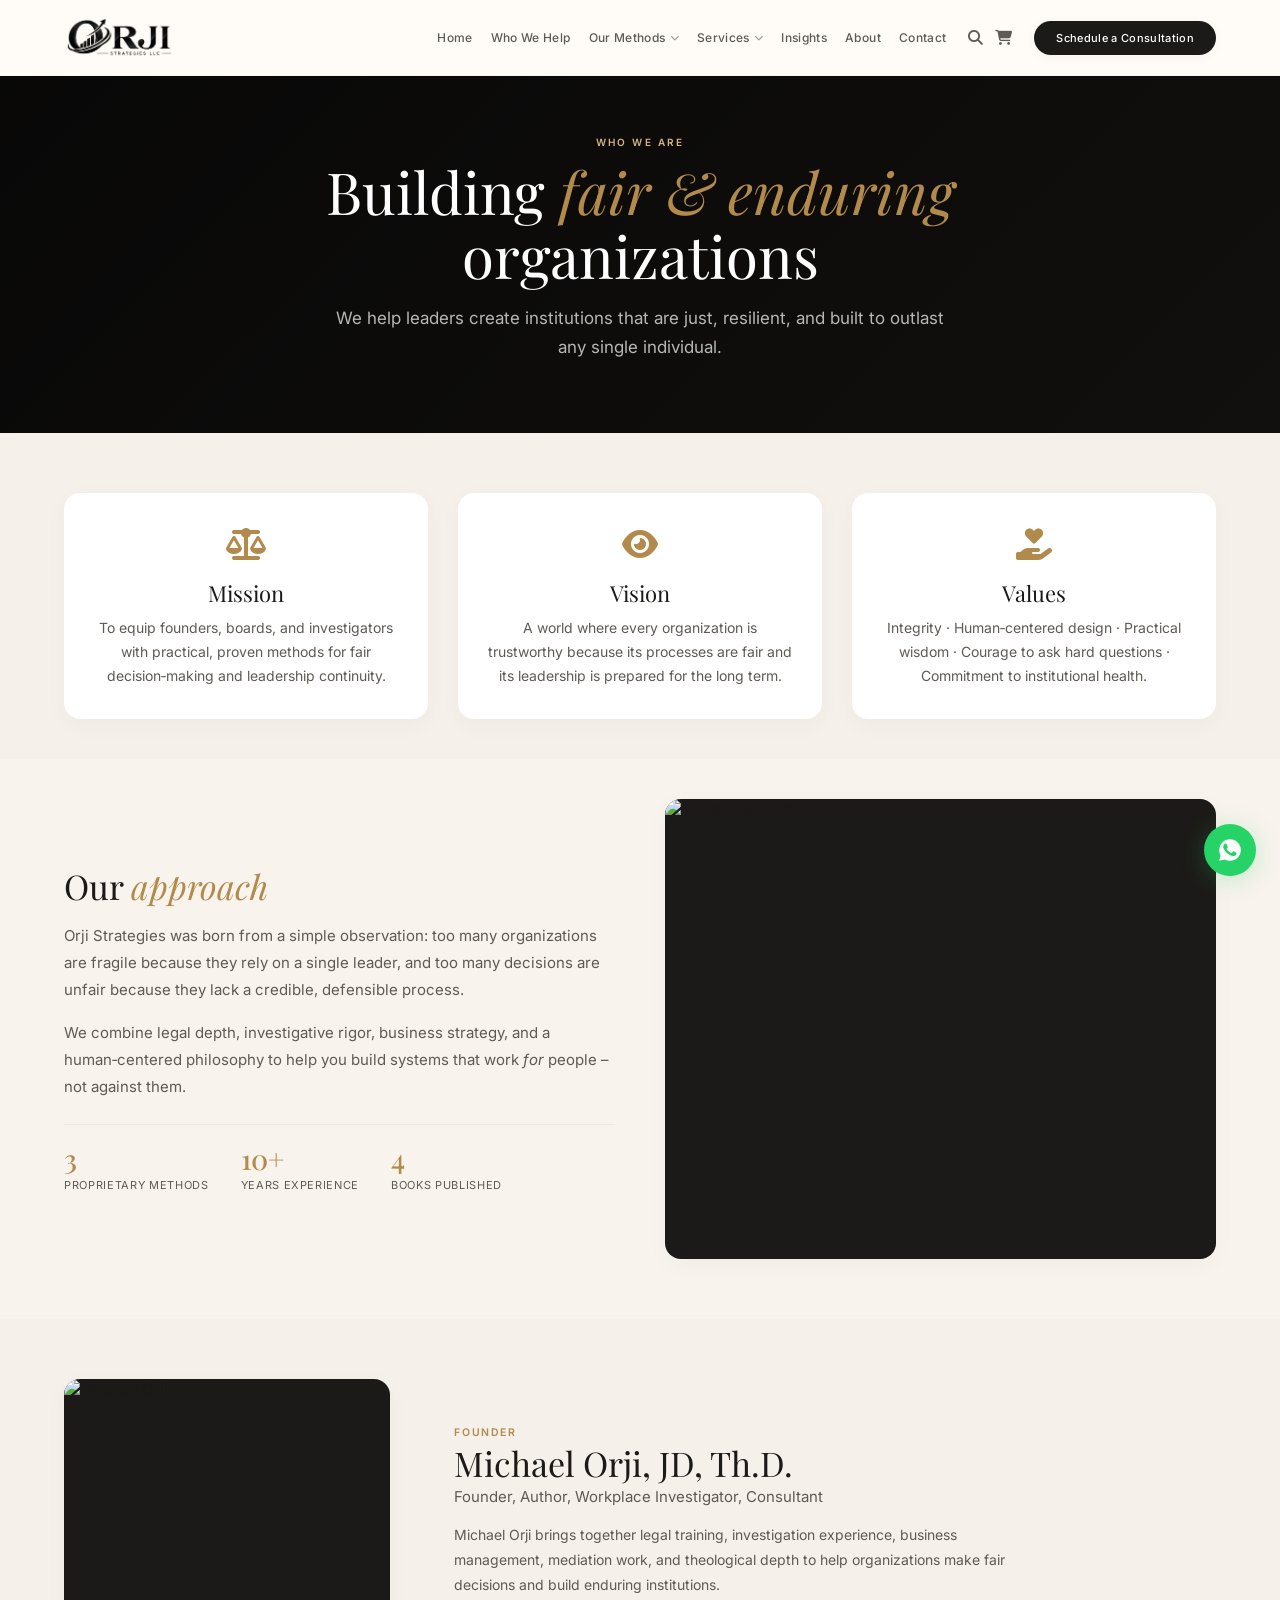
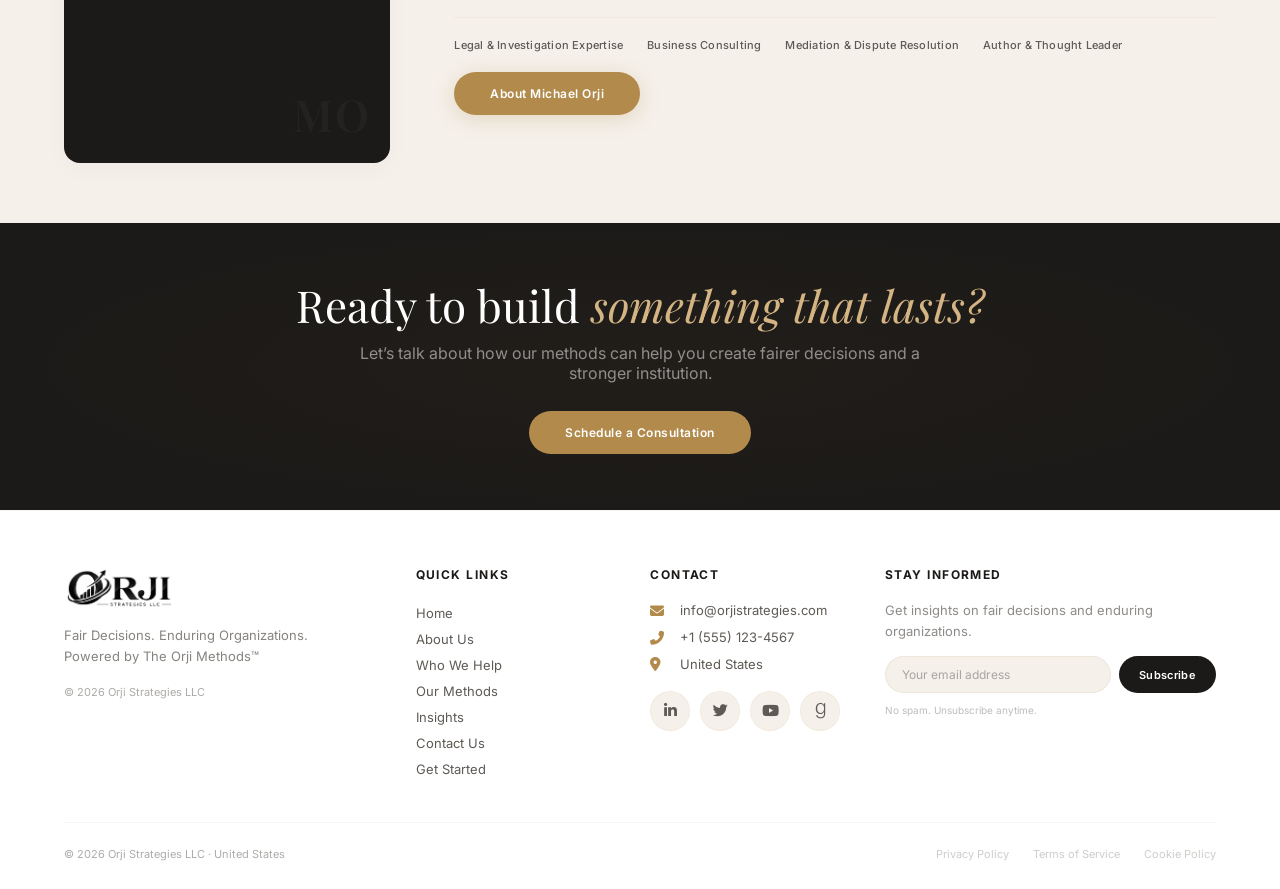
==== about-us.html @ 6036cb5f "Add files via upload" ====
<!DOCTYPE html>
<html lang="en">
<head>
  <meta charset="utf-8" />
  <meta name="viewport" content="width=device-width, initial-scale=1" />
  <title>About Us | Orji Strategies</title>

  <!-- Google Fonts & Font Awesome -->
  <link href="https://fonts.googleapis.com/css2?family=Playfair+Display:ital,wght@0,400;0,500;0,600;1,400;1,500&family=Inter:wght@300;400;500;600;700&display=swap" rel="stylesheet" />
  <link rel="stylesheet" href="https://cdnjs.cloudflare.com/ajax/libs/font-awesome/6.5.0/css/all.min.css" />

  <!-- ===== MAIN GLOBAL STYLES (your existing styles.css) ===== -->
  <link rel="stylesheet" href="css/styles.css" />

 </head>
<body>

  <!-- ===== NAV (exactly as homepage) ===== -->
  <nav class="topnav" id="topnav">
    <a class="brand" href="index.html">
      <img src="images/strata-logo.png" alt="Orji Strategies" />
    </a>
    <div class="desktop-nav">
      <a href="index.html">Home</a>
      <a href="who-we-help.html">Who We Help</a>
      <div class="drop">
        <a href="our-methods.html">Our Methods <i class="fas fa-chevron-down"></i></a>
        <div class="drop-menu">
          <a href="our-methods.html">The Small Room</a>
          <a href="our-methods.html">LegacyOS™</a>
          <a href="our-methods.html">HEARTH™</a>
          <a href="our-methods.html">Assessments</a>
          <a href="our-methods.html">Training &amp; Certification</a>
        </div>
      </div>
      <div class="drop">
        <a href="#">Services <i class="fas fa-chevron-down"></i></a>
        <div class="drop-menu">
          <a href="the-small-room-consulting-service.html">The Small Room Consulting</a>
          <a href="legacy-os-service.html">LegacyOS™ Consulting</a>
          <a href="training-and-workshop-service.html">Training &amp; Workshops</a>
          <a href="speaking-and-advisory.html">Speaking &amp; Advisory</a>
        </div>
      </div>
      <!-- <div class="drop">
        <a href="#">Books &amp; Resources <i class="fas fa-chevron-down"></i></a>
        <div class="drop-menu">
          <a href="#">Books</a>
          <a href="#">Workbooks</a>
          <a href="#">Toolkits</a>
          <a href="#">Assessments</a>
          <a href="#">Resource Library</a>
        </div>
      </div> -->
      <a href="insights.html">Insights</a>
      <a href="about-us.html" class="active">About</a>
      <a href="contact-us.html">Contact</a>
      <div class="nav-icons">
        <a href="#" aria-label="Search"><i class="fas fa-search"></i></a>
        <a href="#" aria-label="Cart"><i class="fas fa-shopping-cart"></i></a>
      </div>
      <a class="nav-cta" href="get-started.html">Schedule a Consultation</a>
    </div>
    <button class="menu-btn" id="menuBtn" aria-label="Toggle menu">
      <span></span>
      <span></span>
      <span></span>
    </button>
  </nav>

  <!-- ===== MOBILE NAV ===== -->
  <div class="mobile-nav" id="mobileNav">
    <a href="index.html">Home</a>
    <a href="who-we-help.html">Who We Help</a>
    <a href="our-methods.html">Our Methods</a>
    <a class="sub" href="our-methods.html">The Small Room</a>
    <a class="sub" href="our-methods.html">LegacyOS™</a>
    <a class="sub" href="our-methods.html">HEARTH™</a>
    <a class="sub" href="our-methods.html">Assessments</a>
    <a class="sub" href="our-methods.html">Training &amp; Certification</a>
    <a href="#">Services</a>
    <a class="sub" href="the-small-room-consulting-service.html">The Small Room Consulting</a>
    <a class="sub" href="legacy-os-service.html">LegacyOS™ Consulting</a>
    <a class="sub" href="training-and-workshop-service.html">Training &amp; Workshops</a>
    <a class="sub" href="speaking-and-advisory.html">Speaking &amp; Advisory</a>
    <!-- <a href="#">Books &amp; Resources</a>
    <a class="sub" href="#">Books</a>
    <a class="sub" href="#">Workbooks</a>
    <a class="sub" href="#">Toolkits</a>
    <a class="sub" href="#">Assessments</a>
    <a class="sub" href="#">Resource Library</a> -->
    <a href="insights.html">Insights</a>
    <a href="about-us.html">About</a>
    <a href="contact-us.html">Contact</a>
    <div style="display: flex; gap: 20px; padding: 16px 0 8px; border-bottom: 1px solid rgba(178,138,76,0.06);">
      <a href="#" style="border: none; padding: 0; font-size: 18px; color: var(--muted-gray);"><i class="fas fa-search"></i></a>
      <a href="#" style="border: none; padding: 0; font-size: 18px; color: var(--muted-gray);"><i class="fas fa-shopping-cart"></i></a>
    </div>
    <a href="get-started.html" style="color: var(--gold); font-weight: 600; margin-top: 8px;">Schedule a Consultation</a>
  </div>

  <!-- ===== MAIN ===== -->
  <main>

    <!-- ===== ABOUT HERO ===== -->
    <section class="about-hero">
      <div class="wrap">
        <div class="kicker">Who we are</div>
        <h1>Building <em>fair &amp; enduring</em> organizations</h1>
        <p class="lead">We help leaders create institutions that are just, resilient, and built to outlast any single individual.</p>
      </div>
    </section>

    <!-- ===== MISSION / VISION / VALUES ===== -->
    <section class="about-mission">
      <div class="wrap mission-grid">
        <div class="mission-item">
          <div class="icon"><i class="fas fa-scale-balanced"></i></div>
          <h3>Mission</h3>
          <p>To equip founders, boards, and investigators with practical, proven methods for fair decision‑making and leadership continuity.</p>
        </div>
        <div class="mission-item">
          <div class="icon"><i class="fas fa-eye"></i></div>
          <h3>Vision</h3>
          <p>A world where every organization is trustworthy because its processes are fair and its leadership is prepared for the long term.</p>
        </div>
        <div class="mission-item">
          <div class="icon"><i class="fas fa-hand-holding-heart"></i></div>
          <h3>Values</h3>
          <p>Integrity · Human‑centered design · Practical wisdom · Courage to ask hard questions · Commitment to institutional health.</p>
        </div>
      </div>
    </section>

    <!-- ===== STORY + APPROACH ===== -->
    <section class="about-story">
      <div class="wrap story-grid">
        
        <div class="story-text">
          <h2>Our <em>approach</em></h2>
          <p>Orji Strategies was born from a simple observation: too many organizations are fragile because they rely on a single leader, and too many decisions are unfair because they lack a credible, defensible process.</p>
          <p>We combine legal depth, investigative rigor, business strategy, and a human‑centered philosophy to help you build systems that work <em>for</em> people – not against them.</p>
          <div class="stats">
            <div><span class="num">3</span><div class="label">Proprietary Methods</div></div>
            <div><span class="num">10+</span><div class="label">Years Experience</div></div>
            <div><span class="num">4</span><div class="label">Books Published</div></div>
          </div>
        </div>
        <div class="image-wrap">
          <img src="https://images.unsplash.com/photo-1522071820081-009f0129c71c?w=800&h=600&fit=crop&crop=center&q=80" alt="Team collaboration" loading="lazy" />
        </div>
      </div>
    </section>

    <!-- ===== FOUNDER (reuse from homepage) ===== -->
    <section class="about-founder">
      <div class="wrap founder-grid">
        <div class="founder-image">
          <img src="https://images.unsplash.com/photo-1507003211169-0a1dd7228f2d?w=600&h=700&fit=crop&crop=center&q=80" alt="Michael Orji" loading="lazy" />
          <span class="monogram">MO</span>
        </div>
        <div class="founder-info">
          <div class="title">Founder</div>
          <div class="name">Michael Orji, JD, Th.D.</div>
          <div class="role">Founder, Author, Workplace Investigator, Consultant</div>
          <p class="bio">Michael Orji brings together legal training, investigation experience, business management, mediation work, and theological depth to help organizations make fair decisions and build enduring institutions.</p>
          <div class="founder-creds">
            <span>Legal &amp; Investigation Expertise</span>
            <span>Business Consulting</span>
            <span>Mediation &amp; Dispute Resolution</span>
            <span>Author &amp; Thought Leader</span>
          </div>
          <div style="margin-top:20px;">
            <a class="btn btn-primary" href="#">About Michael Orji</a>
          </div>
        </div>
      </div>
    </section>

    <!-- ===== FINAL CTA ===== -->
    <section class="about-cta">
      <div class="wrap">
        <h2>Ready to build <em>something that lasts?</em></h2>
        <p>Let’s talk about how our methods can help you create fairer decisions and a stronger institution.</p>
        <a class="btn" href="get-started.html">Schedule a Consultation</a>
      </div>
    </section>

  </main>

  <!-- ===== FOOTER (same as homepage) ===== -->
  <footer>
    <div class="footer-grid">
      <!-- Column 1: Brand -->
      <div class="footer-col">
        <img src="images/strata-logo.png" alt="Orji Strategies" class="footer-logo" />
        <p class="brand-tagline">Fair Decisions. Enduring Organizations. Powered by The Orji Methods™</p>
        <div style="margin-top: 18px; display: flex; gap: 12px;">
          <span style="font-size: 11px; color: var(--muted-gray); opacity: 0.5;">© 2026 Orji Strategies LLC</span>
        </div>
      </div>

      <!-- Column 2: Quick Links -->
      <div class="footer-col">
        <h4>Quick Links</h4>
        <a href="index.html">Home</a>
        <a href="about-us.html">About Us</a>
        <a href="who-we-help.html">Who We Help</a>
        <a href="the-small-room-consulting-service.html">Our Methods</a>
        <a href="insights.html">Insights</a>
        <a href="contact-us.html">Contact Us</a>
        <a href="get-started.html">Get Started</a>
      </div>

      <!-- Column 3: Contact -->
      <div class="footer-col">
        <h4>Contact</h4>
        <div class="contact-item">
          <i class="fas fa-envelope"></i>
          <span>info@orjistrategies.com</span>
        </div>
        <div class="contact-item">
          <i class="fas fa-phone-alt"></i>
          <span>+1 (555) 123-4567</span>
        </div>
        <div class="contact-item">
          <i class="fas fa-map-marker-alt"></i>
          <span>United States</span>
        </div>
        <div class="footer-social" style="margin-top: 16px;">
          <a href="#" aria-label="LinkedIn"><i class="fab fa-linkedin-in"></i></a>
          <a href="#" aria-label="Twitter"><i class="fab fa-twitter"></i></a>
          <a href="#" aria-label="YouTube"><i class="fab fa-youtube"></i></a>
          <a href="#" aria-label="Goodreads"><i class="fab fa-goodreads-g"></i></a>
        </div>
      </div>

      <!-- Column 4: Newsletter -->
      <div class="footer-col">
        <h4>Stay Informed</h4>
        <p style="font-size: 13px; line-height: 1.6; opacity: 0.7; margin-bottom: 14px;">Get insights on fair decisions and enduring organizations.</p>
        <div class="newsletter-wrap">
          <input type="email" placeholder="Your email address" aria-label="Email for newsletter" />
          <button>Subscribe</button>
        </div>
        <p style="font-size: 10px; opacity: 0.4; margin-top: 10px; line-height: 1.4;">No spam. Unsubscribe anytime.</p>
      </div>
    </div>

    <!-- Footer Bottom -->
    <div class="footer-bottom">
      <span>© 2026 Orji Strategies LLC · United States</span>
      <div class="footer-legal">
        <a href="#">Privacy Policy</a>
        <a href="#">Terms of Service</a>
        <a href="#">Cookie Policy</a>
      </div>
    </div>
  </footer>

  <!-- ===== WHATSAPP ===== -->
  <a class="wa" href="#" target="_blank" rel="noopener" aria-label="WhatsApp Orji Strategies">
    <svg viewBox="0 0 24 24" aria-hidden="true">
      <path fill="currentColor" d="M12.04 2C6.52 2 2.03 6.49 2.03 12.01c0 1.76.46 3.48 1.33 5L2 22l5.12-1.34a9.98 9.98 0 0 0 4.92 1.25h.01c5.52 0 10.01-4.49 10.01-10.01C22.06 6.49 17.57 2 12.04 2Zm5.84 14.12c-.25.7-1.47 1.34-2.02 1.42-.52.08-1.18.12-1.9-.12-.44-.14-1.01-.33-1.74-.65-3.06-1.32-5.05-4.39-5.2-4.59-.15-.2-1.24-1.65-1.24-3.15 0-1.5.78-2.24 1.06-2.55.28-.31.61-.39.81-.39.2 0 .41 0 .59.01.19.01.44-.07.69.53.25.61.86 2.1.94 2.25.08.15.13.33.02.53-.1.2-.15.33-.3.51-.15.18-.32.4-.46.54-.15.15-.3.31-.13.61.18.3.78 1.28 1.68 2.08 1.15 1.03 2.12 1.35 2.42 1.5.3.15.48.13.66-.08.18-.2.76-.89.96-1.2.2-.31.41-.25.69-.15.28.1 1.78.84 2.08.99.3.15.51.23.58.36.08.13.08.74-.17 1.44Z"></path>
    </svg>
  </a>

  <!-- ===== SCRIPTS (same as homepage) ===== -->
  <script>
    // Mobile menu
    const menuBtn = document.getElementById('menuBtn');
    const mobileNav = document.getElementById('mobileNav');
    menuBtn.addEventListener('click', function() {
      this.classList.toggle('open');
      mobileNav.classList.toggle('open');
      this.setAttribute('aria-expanded', mobileNav.classList.contains('open'));
    });
    mobileNav.querySelectorAll('a').forEach(link => {
      link.addEventListener('click', () => {
        menuBtn.classList.remove('open');
        mobileNav.classList.remove('open');
        menuBtn.setAttribute('aria-expanded', 'false');
      });
    });

    // Nav shadow
    const nav = document.getElementById('topnav');
    window.addEventListener('scroll', function() {
      nav.classList.toggle('scrolled', window.scrollY > 20);
    });
  </script>

</body>
</html>
---- css/styles.css ----
/* ===== ROOT ===== */
        :root {
            --charcoal: #1c1a18;
            --ivory: #f5f0ea;
            --warm-ivory: #f8f3ed;
            --gold: #b28a4c;
            --gold-rich: #a0753a;
            --gold-light: #d4b483;
            --gold-subtle: #e8dccb;
            --gold-hover-gradient: linear-gradient(160deg, #f5ebe0 0%, #e8d5b0 100%);
            --muted-gray: #5e5a55;
            --white: #ffffff;
            --ink: #1c1a18;
            --shadow-soft: 0 6px 24px rgba(0, 0, 0, 0.03);
            --shadow-hover: 0 16px 48px rgba(120, 90, 50, 0.08);
            --shadow-hero: 0 30px 70px rgba(0, 0, 0, 0.5);
            --serif: 'Playfair Display', Georgia, serif;
            --sans: 'Inter', -apple-system, BlinkMacSystemFont, sans-serif;
            --radius: 16px;
            --transition: 0.4s cubic-bezier(0.23, 1, 0.32, 1);
        }

        * {
            box-sizing: border-box;
            margin: 0;
            padding: 0;
        }

        html {
            scroll-behavior: smooth;
        }

        body {
            font-family: var(--sans);
            color: var(--ink);
            background: var(--ivory);
            -webkit-font-smoothing: antialiased;
            overflow-x: hidden;
        }

        a {
            color: inherit;
            text-decoration: none;
        }

        img {
            max-width: 100%;
            display: block;
        }

        .wrap {
            width: min(1160px, 92vw);
            margin: 0 auto;
            padding: 0 4px;
        }

        /* ===== NAV ===== */
        .topnav {
            height: 76px;
            padding: 0 5vw;
            display: flex;
            align-items: center;
            justify-content: space-between;
            background: rgba(255, 252, 248, 0.92);
            backdrop-filter: blur(20px) saturate(180%);
            -webkit-backdrop-filter: blur(20px) saturate(180%);
            position: sticky;
            top: 0;
            z-index: 500;
            border-bottom: 1px solid rgba(178, 138, 76, 0.06);
            transition: var(--transition);
        }

        .topnav.scrolled {
            box-shadow: 0 4px 30px rgba(0, 0, 0, 0.02);
        }

        .brand {
            display: flex;
            align-items: center;
            gap: 0;
            flex-shrink: 0;
        }

        .brand img {
            height: 44px;
            width: auto;
            display: block;
            transition: var(--transition);
        }

        .brand:hover img {
            opacity: 0.8;
            transform: scale(1.02);
        }

        .desktop-nav {
            display: flex;
            align-items: center;
            gap: 18px;
            font-size: 12px;
            font-weight: 500;
        }

        .desktop-nav>a {
            padding: 26px 0;
            position: relative;
            letter-spacing: 0.03em;
            color: var(--muted-gray);
            transition: var(--transition);
            font-weight: 500;
            white-space: nowrap;
        }

        .desktop-nav>a::after {
            content: '';
            position: absolute;
            bottom: 18px;
            left: 50%;
            width: 0;
            height: 2px;
            background: var(--gold);
            transition: var(--transition);
            transform: translateX(-50%);
            border-radius: 2px;
        }

        .desktop-nav>a:hover {
            color: var(--charcoal);
        }

        .desktop-nav>a:hover::after {
            width: 80%;
        }

        .drop {
            position: relative;
            align-self: stretch;
            display: flex;
            align-items: center;
        }

        .drop>a {
            padding: 26px 0;
            letter-spacing: 0.03em;
            position: relative;
            color: var(--muted-gray);
            transition: var(--transition);
            font-weight: 500;
            white-space: nowrap;
            display: flex;
            align-items: center;
            gap: 4px;
        }

        .drop>a .fa-chevron-down {
            font-size: 9px;
            opacity: 0.6;
        }

        .drop>a:hover {
            color: var(--charcoal);
        }

        .drop>a::after {
            content: '';
            position: absolute;
            bottom: 18px;
            left: 50%;
            width: 0;
            height: 2px;
            background: var(--gold);
            transition: var(--transition);
            transform: translateX(-50%);
            border-radius: 2px;
        }

        .drop:hover>a::after {
            width: 80%;
        }

        .drop-menu {
            position: absolute;
            top: 100%;
            left: -20px;
            width: 230px;
            background: rgba(255, 252, 248, 0.98);
            backdrop-filter: blur(16px);
            border-radius: var(--radius);
            box-shadow: 0 16px 48px rgba(0, 0, 0, 0.04);
            padding: 8px;
            opacity: 0;
            visibility: hidden;
            pointer-events: none;
            transform: translateY(8px);
            transition: var(--transition);
            margin-top: 2px;
            border: 1px solid rgba(178, 138, 76, 0.04);
        }

        .drop:hover .drop-menu,
        .drop:focus-within .drop-menu {
            opacity: 1;
            visibility: visible;
            pointer-events: auto;
            transform: translateY(0);
        }

        .drop-menu a {
            display: block;
            padding: 10px 16px;
            font-size: 11.5px;
            border-radius: 8px;
            transition: var(--transition);
            font-weight: 400;
            color: var(--muted-gray);
            letter-spacing: 0.01em;
        }

        .drop-menu a:hover {
            background: var(--gold-hover-gradient);
            color: var(--gold-rich);
        }

        .nav-icons {
            display: flex;
            align-items: center;
            gap: 12px;
            color: var(--muted-gray);
            font-size: 15px;
            margin-left: 4px;
        }

        .nav-icons a {
            transition: var(--transition);
            display: flex;
            align-items: center;
        }

        .nav-icons a:hover {
            color: var(--gold-rich);
        }

        .nav-cta {
            background: var(--charcoal);
            color: var(--white) !important;
            padding: 10px 22px !important;
            border-radius: 40px;
            font-weight: 600;
            transition: var(--transition);
            letter-spacing: 0.02em;
            font-size: 11px !important;
            box-shadow: 0 2px 12px rgba(0, 0, 0, 0.04);
            white-space: nowrap;
            margin-left: 4px;
        }

        .nav-cta:hover {
            background: var(--gold);
            transform: translateY(-2px);
            box-shadow: 0 8px 28px rgba(178, 138, 76, 0.25);
            color: var(--white) !important;
        }

        .nav-cta::after {
            display: none !important;
        }

        .menu-btn {
            display: none;
            width: 44px;
            height: 44px;
            border: none;
            background: transparent;
            flex-direction: column;
            justify-content: center;
            align-items: center;
            gap: 5px;
            cursor: pointer;
            padding: 8px;
            border-radius: 8px;
            transition: var(--transition);
        }

        .menu-btn:hover {
            background: rgba(178, 138, 76, 0.06);
        }

        .menu-btn span {
            display: block;
            width: 22px;
            height: 2px;
            background: var(--charcoal);
            border-radius: 2px;
            transition: var(--transition);
            margin: 0 auto;
        }

        .menu-btn.open span:nth-child(1) {
            transform: rotate(45deg) translate(5px, 5px);
        }

        .menu-btn.open span:nth-child(2) {
            opacity: 0;
        }

        .menu-btn.open span:nth-child(3) {
            transform: rotate(-45deg) translate(5px, -5px);
        }

        .mobile-nav {
            display: none;
            position: fixed;
            top: 76px;
            left: 0;
            right: 0;
            background: rgba(255, 252, 248, 0.98);
            backdrop-filter: blur(16px);
            z-index: 490;
            padding: 24px 5vw 32px;
            border-bottom: 1px solid rgba(178, 138, 76, 0.04);
            box-shadow: 0 8px 30px rgba(0, 0, 0, 0.02);
            max-height: calc(100dvh - 76px);
            overflow-y: auto;
        }

        .mobile-nav.open {
            display: block;
        }

        .mobile-nav a {
            display: block;
            padding: 12px 0;
            border-bottom: 1px solid rgba(178, 138, 76, 0.04);
            font-size: 13.5px;
            font-weight: 500;
            transition: var(--transition);
            color: var(--muted-gray);
        }

        .mobile-nav a:hover {
            color: var(--gold-rich);
            padding-left: 8px;
        }

        .mobile-nav .sub {
            padding-left: 24px;
            font-weight: 400;
            font-size: 12.5px;
            color: var(--muted-gray);
            opacity: 0.7;
            border-bottom: none;
        }

        .mobile-nav .sub:last-of-type {
            border-bottom: 1px solid rgba(178, 138, 76, 0.04);
        }

        .mobile-nav .sub:hover {
            padding-left: 30px;
        }

        /* ===== BUTTONS ===== */
        .btn {
            display: inline-flex;
            align-items: center;
            justify-content: center;
            gap: 10px;
            padding: 14px 36px;
            font-size: 12px;
            font-weight: 600;
            letter-spacing: 0.04em;
            border-radius: 60px;
            border: none;
            cursor: pointer;
            transition: var(--transition);
            text-decoration: none;
            font-family: var(--sans);
        }

        .btn-primary {
            background: var(--gold);
            color: var(--white);
            box-shadow: 0 4px 20px rgba(178, 138, 76, 0.25);
        }

        .btn-primary:hover {
            background: var(--gold-rich);
            transform: translateY(-3px);
            box-shadow: 0 12px 36px rgba(178, 138, 76, 0.35);
        }

        .btn-dark {
            background: var(--charcoal);
            color: var(--white);
        }

        .btn-dark:hover {
            background: #2d2a26;
            transform: translateY(-3px);
            box-shadow: 0 12px 30px rgba(0, 0, 0, 0.10);
        }

        .btn-outline-light {
            background: transparent;
            color: var(--white);
            border: 1.5px solid rgba(255, 255, 255, 0.30);
        }

        .btn-outline-light:hover {
            background: var(--white);
            color: var(--charcoal);
            transform: translateY(-3px);
            box-shadow: 0 8px 24px rgba(0, 0, 0, 0.08);
        }

        .text-link {
            display: inline-flex;
            align-items: center;
            gap: 8px;
            font-size: 12px;
            font-weight: 600;
            color: var(--gold);
            transition: var(--transition);
            border-bottom: 2px solid var(--gold);
            padding-bottom: 4px;
            font-family: var(--sans);
        }

        .text-link:hover {
            gap: 14px;
            color: var(--gold-rich);
            border-color: var(--gold-rich);
        }

        /* ===== TYPOGRAPHY ===== */
        .kicker {
            font-size: 10px;
            letter-spacing: 0.22em;
            text-transform: uppercase;
            color: var(--gold);
            font-weight: 600;
            margin-bottom: 16px;
            font-family: var(--sans);
        }

        .display {
            font-family: var(--serif);
            font-size: clamp(42px, 6.2vw, 78px);
            line-height: 1.02;
            font-weight: 400;
            color: var(--white);
            letter-spacing: -0.025em;
        }

        .display em {
            font-style: italic;
            color: var(--gold);
        }

        .h2 {
            font-family: var(--serif);
            font-size: clamp(30px, 4.2vw, 50px);
            line-height: 1.08;
            font-weight: 400;
            color: var(--charcoal);
        }

        .h2 em {
            font-style: italic;
            color: var(--gold);
        }

        .lead {
            font-size: 16px;
            line-height: 1.75;
            color: var(--muted-gray);
            max-width: 600px;
        }

        /* ===== SECTION ===== */
        section {
            padding: 88px 0;
        }

        .section-intro {
            max-width: 720px;
            margin-bottom: 48px;
        }

        /* ===== HERO ===== */
        .hero {
            background: var(--charcoal);
            color: var(--white);
            padding: 40px 0 80px;
            position: relative;
            overflow: hidden;
            min-height: calc(100vh - 76px);
            display: flex;
            align-items: center;
            background-image: url('https://images.unsplash.com/photo-1522071820081-009f0129c71c?w=1600&h=900&fit=crop&crop=center&q=80');
            background-size: cover;
            background-position: center 30%;
            background-attachment: fixed;
        }

        .hero::before {
            content: '';
            position: absolute;
            inset: 0;
            background: linear-gradient(135deg, rgba(0, 0, 0, 0.75) 0%, rgba(0, 0, 0, 0.45) 100%);
            pointer-events: none;
            z-index: 1;
        }

        .hero::after {
            display: none;
        }

        .hero-grid {
            position: relative;
            z-index: 2;
            max-width: 900px;
            margin: 0 auto;
            text-align: center;
        }

        .hero .display {
            color: var(--white);
        }

        .hero-copy {
            font-size: 16.5px;
            line-height: 1.75;
            color: rgba(255, 255, 255, 0.75);
            max-width: 700px;
            margin: 24px auto 0;
        }

        .hero-actions {
            display: flex;
            align-items: center;
            justify-content: center;
            gap: 18px;
            margin-top: 36px;
            flex-wrap: wrap;
        }

        .hero-image {
            display: none;
        }

        .hero-stats {
            display: flex;
            justify-content: center;
            gap: 48px;
            margin-top: 40px;
            padding-top: 28px;
            border-top: 1px solid rgba(255, 255, 255, 0.10);
        }

        .hero-stats .num {
            font-family: var(--serif);
            font-size: 28px;
            color: var(--gold);
            display: block;
            font-weight: 500;
            line-height: 1;
        }

        .hero-stats .label {
            font-size: 10px;
            color: rgba(255, 255, 255, 0.45);
            text-transform: uppercase;
            letter-spacing: 0.08em;
            margin-top: 6px;
        }

        /* ===== TWO PATHWAYS ===== */
        .pathways {
            background: var(--ivory);
        }

        .pathway-grid {
            display: grid;
            grid-template-columns: 1fr 1fr;
            gap: 30px;
            margin-top: 16px;
        }

        .pathway-card {
            padding: 44px 38px 40px;
            border-radius: var(--radius);
            background: var(--white);
            transition: var(--transition);
            box-shadow: var(--shadow-soft);
            border: none;
        }

        .pathway-card:hover {
            transform: translateY(-8px);
            box-shadow: var(--shadow-hover);
            background: var(--gold-hover-gradient);
        }

        .pathway-card .tag {
            display: inline-block;
            font-size: 9px;
            font-weight: 600;
            text-transform: uppercase;
            letter-spacing: 0.12em;
            color: var(--gold);
            background: rgba(178, 138, 76, 0.06);
            padding: 4px 16px;
            border-radius: 40px;
            margin-bottom: 16px;
        }

        .pathway-card h3 {
            font-family: var(--serif);
            font-size: 25px;
            line-height: 1.2;
            font-weight: 400;
            margin-bottom: 12px;
        }

        .pathway-card p {
            font-size: 14px;
            line-height: 1.7;
            color: var(--muted-gray);
            margin-bottom: 22px;
        }

        /* ===== PROBLEMS ===== */
        .problems {
            background: var(--warm-ivory);
        }

        .problem-grid {
            display: grid;
            grid-template-columns: repeat(4, 1fr);
            gap: 20px;
        }

        .problem-item {
            padding: 28px 24px;
            border-radius: var(--radius);
            background: var(--white);
            transition: var(--transition);
            box-shadow: var(--shadow-soft);
            border: none;
        }

        .problem-item:hover {
            transform: translateY(-6px);
            box-shadow: var(--shadow-hover);
            background: var(--gold-hover-gradient);
        }

        .problem-item h4 {
            font-family: var(--serif);
            font-size: 20px;
            font-weight: 400;
            margin-bottom: 6px;
        }

        .problem-item p {
            font-size: 12.5px;
            line-height: 1.65;
            color: var(--muted-gray);
        }

        /* ===== METHODS ===== */
        .methods {
            background: var(--ivory);
        }

        .method-grid {
            display: grid;
            grid-template-columns: repeat(3, 1fr);
            gap: 30px;
        }

        .method-card {
            border-radius: var(--radius);
            overflow: hidden;
            background: var(--white);
            transition: var(--transition);
            box-shadow: var(--shadow-soft);
            border: none;
        }

        .method-card:hover {
            transform: translateY(-10px);
            box-shadow: var(--shadow-hover);
            background: var(--gold-hover-gradient);
        }

        .method-card .img-wrap {
            height: 200px;
            overflow: hidden;
            background: var(--charcoal);
            position: relative;
        }

        .method-card .img-wrap img {
            width: 100%;
            height: 100%;
            object-fit: cover;
            transition: var(--transition);
        }

        .method-card:hover .img-wrap img {
            transform: scale(1.04);
        }

        .method-card .img-wrap .label {
            position: absolute;
            top: 16px;
            left: 16px;
            background: rgba(0, 0, 0, 0.65);
            backdrop-filter: blur(8px);
            color: var(--white);
            font-size: 8.5px;
            font-weight: 600;
            text-transform: uppercase;
            letter-spacing: 0.1em;
            padding: 4px 16px;
            border-radius: 40px;
            border-left: 2px solid var(--gold);
        }

        .method-card .body {
            padding: 28px 30px 32px;
        }

        .method-card .body .tag {
            font-size: 9px;
            font-weight: 600;
            text-transform: uppercase;
            letter-spacing: 0.1em;
            color: var(--gold);
            display: block;
            margin-bottom: 4px;
        }

        .method-card .body h3 {
            font-family: var(--serif);
            font-size: 26px;
            font-weight: 400;
            margin-bottom: 10px;
        }

        .method-card .body p {
            font-size: 13.5px;
            line-height: 1.7;
            color: var(--muted-gray);
            margin-bottom: 18px;
        }

        .method-card .body .tags {
            display: flex;
            gap: 6px;
            flex-wrap: wrap;
        }

        .method-card .body .tags span {
            font-size: 8.5px;
            text-transform: uppercase;
            letter-spacing: 0.06em;
            padding: 4px 16px;
            background: rgba(178, 138, 76, 0.04);
            border-radius: 40px;
            color: var(--muted-gray);
        }

        /* ===== DELIVERY ===== */
        .delivery {
            background: var(--charcoal);
            color: var(--white);
            padding: 56px 0 !important;
            position: relative;
            overflow: hidden;
        }

        .delivery::before {
            content: '';
            position: absolute;
            top: -50%;
            right: -20%;
            width: 60%;
            height: 200%;
            background: radial-gradient(ellipse, rgba(178, 138, 76, 0.03) 0%, transparent 70%);
            pointer-events: none;
        }

        .delivery-grid {
            display: grid;
            grid-template-columns: 1fr 1fr;
            gap: 5vw;
            align-items: center;
            position: relative;
            z-index: 1;
        }

        .delivery-grid .big {
            font-family: var(--serif);
            font-size: clamp(26px, 3vw, 38px);
            line-height: 1.2;
            color: var(--white);
        }

        .delivery-grid .big em {
            color: var(--gold-light);
            font-style: italic;
        }

        .delivery-grid p {
            font-size: 14px;
            line-height: 1.8;
            color: rgba(255, 255, 255, 0.55);
        }

        .delivery-grid p strong {
            color: var(--white);
            font-weight: 500;
        }

        .delivery-tags {
            margin-top: 20px;
            display: flex;
            gap: 12px;
            flex-wrap: wrap;
        }

        .delivery-tags span {
            font-size: 9.5px;
            text-transform: uppercase;
            letter-spacing: 0.1em;
            color: var(--gold-light);
            padding: 4px 18px;
            border: 1px solid rgba(255, 255, 255, 0.04);
            border-radius: 40px;
            background: rgba(255, 255, 255, 0.02);
        }

        /* ===== WHO WE HELP ===== */
        .who-help {
            background: var(--warm-ivory);
        }

        .help-grid {
            display: grid;
            grid-template-columns: repeat(4, 1fr);
            gap: 20px;
        }

        .help-item {
            padding: 30px 26px;
            border-radius: var(--radius);
            background: var(--white);
            transition: var(--transition);
            box-shadow: var(--shadow-soft);
            border: none;
            display: flex;
            flex-direction: column;
        }

        .help-item:hover {
            transform: translateY(-6px);
            box-shadow: var(--shadow-hover);
            background: var(--gold-hover-gradient);
        }

        .help-item .idx {
            font-size: 9.5px;
            font-weight: 600;
            color: var(--gold);
            letter-spacing: 0.12em;
            margin-bottom: 10px;
        }

        .help-item h4 {
            font-family: var(--serif);
            font-size: 20px;
            font-weight: 400;
            margin-bottom: 6px;
        }

        .help-item p {
            font-size: 12.5px;
            line-height: 1.6;
            color: var(--muted-gray);
            flex: 1;
        }

        .help-item .link {
            font-size: 11px;
            font-weight: 600;
            color: var(--gold);
            margin-top: 16px;
            display: inline-flex;
            align-items: center;
            gap: 4px;
            transition: var(--transition);
            letter-spacing: 0.02em;
        }

        .help-item .link:hover {
            gap: 12px;
            color: var(--gold-rich);
        }

        /* ===== FOUNDER ===== */
        .founder {
            background: var(--ivory);
        }

        .founder-grid {
            display: grid;
            grid-template-columns: 0.6fr 1.4fr;
            gap: 5vw;
            align-items: center;
        }

        .founder-image {
            border-radius: var(--radius);
            overflow: hidden;
            aspect-ratio: 0.85;
            background: var(--charcoal);
            box-shadow: var(--shadow-soft);
            position: relative;
        }

        .founder-image img {
            width: 100%;
            height: 100%;
            object-fit: cover;
            transition: var(--transition);
        }

        .founder-image:hover img {
            transform: scale(1.02);
        }

        .founder-image .monogram {
            position: absolute;
            bottom: 20px;
            right: 20px;
            font-family: var(--serif);
            font-size: 44px;
            color: rgba(255, 255, 255, 0.04);
            font-weight: 600;
            letter-spacing: 0.04em;
        }

        .founder-info .title {
            font-size: 10.5px;
            font-weight: 600;
            color: var(--gold);
            letter-spacing: 0.15em;
            text-transform: uppercase;
            margin-bottom: 6px;
        }

        .founder-info .name {
            font-family: var(--serif);
            font-size: 34px;
            font-weight: 400;
            line-height: 1.1;
            margin-bottom: 4px;
        }

        .founder-info .role {
            font-size: 15px;
            color: var(--muted-gray);
            margin-bottom: 16px;
        }

        .founder-info .bio {
            font-size: 14px;
            line-height: 1.8;
            color: var(--muted-gray);
            max-width: 560px;
        }

        .founder-creds {
            display: flex;
            gap: 24px;
            flex-wrap: wrap;
            margin-top: 20px;
            padding-top: 20px;
            border-top: 1px solid rgba(178, 138, 76, 0.08);
        }

        .founder-creds span {
            font-size: 11px;
            font-weight: 500;
            color: var(--muted-gray);
            letter-spacing: 0.02em;
        }

        /* ===== BOOKS ===== */
        .books {
            background: var(--warm-ivory);
        }

        .book-grid {
            display: grid;
            grid-template-columns: repeat(4, 1fr);
            gap: 24px;
        }

        .book-card {
            background: var(--white);
            border-radius: var(--radius);
            overflow: hidden;
            transition: var(--transition);
            text-align: center;
            padding: 28px 22px 30px;
            box-shadow: var(--shadow-soft);
            border: none;
        }

        .book-card:hover {
            transform: translateY(-8px);
            box-shadow: var(--shadow-hover);
            background: var(--gold-hover-gradient);
        }

        .book-card .cover {
            width: 100%;
            aspect-ratio: 0.7;
            background: var(--charcoal);
            border-radius: 8px;
            margin-bottom: 16px;
            overflow: hidden;
        }

        .book-card .cover img {
            width: 100%;
            height: 100%;
            object-fit: cover;
        }

        .book-card h4 {
            font-family: var(--serif);
            font-size: 17px;
            font-weight: 400;
            margin-bottom: 2px;
        }

        .book-card .author {
            font-size: 11px;
            color: var(--muted-gray);
            margin-bottom: 10px;
        }

        .book-card .price {
            font-size: 14px;
            font-weight: 600;
            color: var(--gold);
        }

        .book-card .btn-sm {
            margin-top: 14px;
            font-size: 10px;
            padding: 8px 28px;
            border-radius: 40px;
            background: var(--charcoal);
            color: var(--white);
            border: none;
            cursor: pointer;
            transition: var(--transition);
            font-weight: 600;
            letter-spacing: 0.04em;
            font-family: var(--sans);
        }

        .book-card .btn-sm:hover {
            background: var(--gold);
            transform: translateY(-3px);
            box-shadow: 0 8px 24px rgba(178, 138, 76, 0.25);
        }

        /* ===== CTA ===== */
        .cta-section {
            background: var(--charcoal);
            color: var(--white);
            position: relative;
            overflow: hidden;
        }

        .cta-section::before {
            content: '';
            position: absolute;
            top: -30%;
            left: -10%;
            width: 50%;
            height: 160%;
            background: radial-gradient(ellipse, rgba(178, 138, 76, 0.03) 0%, transparent 70%);
            pointer-events: none;
        }

        .cta-grid {
            display: grid;
            grid-template-columns: 1.2fr 0.8fr;
            gap: 5vw;
            align-items: center;
            position: relative;
            z-index: 1;
        }

        .cta-section .h2 {
            color: var(--white);
        }

        .cta-section .lead {
            color: rgba(255, 255, 255, 0.5);
            margin-top: 14px;
        }

        .cta-actions {
            display: flex;
            flex-direction: column;
            gap: 16px;
            align-items: flex-start;
        }

        .cta-actions .btn {
            width: 100%;
            justify-content: center;
        }

        .cta-actions .link {
            color: rgba(255, 255, 255, 0.35);
            font-size: 12px;
            transition: var(--transition);
            border-bottom: 1px solid rgba(255, 255, 255, 0.06);
            padding-bottom: 4px;
        }

        .cta-actions .link:hover {
            color: var(--gold-light);
            border-color: var(--gold-light);
        }

        /* ===== FOOTER — WHITE THEME (NO HOVER SHADOWS) ===== */
        footer {
            background: var(--white);
            color: var(--muted-gray);
            padding: 56px 5vw 28px;
            border-top: 1px solid rgba(178, 138, 76, 0.08);
            box-shadow: 0 -2px 24px rgba(0, 0, 0, 0.02);
        }

        .footer-grid {
            display: grid;
            grid-template-columns: 1.6fr 1fr 1fr 1.2fr;
            gap: 40px;
            max-width: 1160px;
            margin: 0 auto;
            padding-bottom: 40px;
            border-bottom: 1px solid rgba(178, 138, 76, 0.08);
        }

        .footer-col h4 {
            color: var(--charcoal);
            font-size: 12px;
            font-weight: 700;
            letter-spacing: 0.12em;
            text-transform: uppercase;
            margin-bottom: 18px;
            font-family: var(--sans);
        }

        .footer-col p,
        .footer-col a {
            font-size: 13px;
            line-height: 2;
            color: var(--muted-gray);
            display: block;
            transition: var(--transition);
        }

        .footer-col a:hover {
            color: var(--gold-rich);
            padding-left: 4px;
        }

        .footer-col .footer-logo {
            height: 44px;
            width: auto;
            margin-bottom: 14px;
            display: block;
        }

        .footer-col .brand-tagline {
            font-size: 13px;
            color: var(--muted-gray);
            max-width: 280px;
            line-height: 1.6;
            font-weight: 400;
            opacity: 0.75;
        }

        .footer-col .contact-item {
            display: flex;
            align-items: center;
            gap: 12px;
            margin-bottom: 6px;
            font-size: 13px;
            color: var(--muted-gray);
            line-height: 1.6;
        }

        .footer-col .contact-item i {
            width: 18px;
            color: var(--gold);
            font-size: 14px;
            flex-shrink: 0;
        }

        .footer-social {
            display: flex;
            gap: 10px;
            margin-top: 4px;
        }

        .footer-social a {
            display: flex;
            align-items: center;
            justify-content: center;
            width: 40px;
            height: 40px;
            border-radius: 50%;
            background: var(--ivory);
            color: var(--muted-gray);
            transition: var(--transition);
            font-size: 15px;
            border: 1px solid rgba(178, 138, 76, 0.06);
        }

        /* NO box-shadow on hover */
        .footer-social a:hover {
            background: var(--gold);
            color: var(--white);
            transform: translateY(-3px);
            border-color: var(--gold);
            /* box-shadow removed */;
        }

        .footer-col .newsletter-wrap {
            display: flex;
            gap: 8px;
            margin-top: 4px;
        }

        .footer-col .newsletter-wrap input {
            background: var(--ivory);
            border: 1px solid rgba(178, 138, 76, 0.10);
            padding: 10px 16px;
            border-radius: 40px;
            font-size: 12px;
            color: var(--charcoal);
            flex: 1;
            min-width: 100px;
            font-family: var(--sans);
            transition: var(--transition);
            outline: none;
        }

        .footer-col .newsletter-wrap input:focus {
            border-color: var(--gold);
            box-shadow: 0 0 0 3px rgba(178, 138, 76, 0.08);
        }

        .footer-col .newsletter-wrap input::placeholder {
            color: var(--muted-gray);
            opacity: 0.5;
        }

        .footer-col .newsletter-wrap button {
            background: var(--charcoal);
            border: none;
            padding: 10px 20px;
            border-radius: 40px;
            color: var(--white);
            font-weight: 600;
            font-size: 11px;
            cursor: pointer;
            transition: var(--transition);
            font-family: var(--sans);
            letter-spacing: 0.03em;
            white-space: nowrap;
        }

        /* NO box-shadow on hover */
        .footer-col .newsletter-wrap button:hover {
            background: var(--gold);
            transform: translateY(-2px);
            /* box-shadow removed */;
        }

        .footer-bottom {
            display: flex;
            justify-content: space-between;
            align-items: center;
            flex-wrap: wrap;
            gap: 16px;
            max-width: 1160px;
            margin: 0 auto;
            padding-top: 24px;
            font-size: 11px;
            color: var(--muted-gray);
            opacity: 0.5;
        }

        .footer-bottom .footer-legal {
            display: flex;
            gap: 24px;
        }

        .footer-bottom .footer-legal a {
            color: var(--muted-gray);
            transition: var(--transition);
            opacity: 0.6;
        }

        .footer-bottom .footer-legal a:hover {
            color: var(--gold-rich);
            opacity: 1;
        }

        /* ===== WHATSAPP ===== */
        .wa {
            position: fixed;
            right: 24px;
            bottom: 24px;
            width: 52px;
            height: 52px;
            border-radius: 50%;
            background: #25D366;
            color: var(--white);
            display: flex;
            align-items: center;
            justify-content: center;
            z-index: 80;
            box-shadow: 0 4px 24px rgba(37, 211, 102, 0.25);
            transition: var(--transition);
        }

        .wa:hover {
            transform: scale(1.06);
            box-shadow: 0 8px 36px rgba(37, 211, 102, 0.35);
        }

        .wa svg {
            width: 26px;
            height: 26px;
            display: block;
        }

        /* ===== RESPONSIVE ===== */
        @media (max-width: 1100px) {
            .desktop-nav {
                gap: 12px;
                font-size: 11px;
            }
            .desktop-nav>a,
            .drop>a {
                padding: 26px 0;
            }
            .footer-grid {
                grid-template-columns: 1fr 1fr;
                gap: 32px;
            }
            .problem-grid {
                grid-template-columns: repeat(2, 1fr);
            }
            .help-grid {
                grid-template-columns: repeat(2, 1fr);
            }
            .book-grid {
                grid-template-columns: repeat(2, 1fr);
            }
        }

        @media (max-width: 980px) {
            .topnav {
                height: 68px;
                padding: 0 20px;
            }
            .desktop-nav {
                display: none;
            }
            .menu-btn {
                display: flex;
            }
            .mobile-nav {
                top: 68px;
                max-height: calc(100dvh - 68px);
            }
            .hero {
                min-height: auto;
                padding: 44px 0 60px;
                background-attachment: scroll;
            }
            .hero-grid {
                max-width: 100%;
                text-align: center;
            }
            .pathway-grid {
                grid-template-columns: 1fr;
            }
            .method-grid {
                grid-template-columns: 1fr 1fr;
            }
            .delivery-grid {
                grid-template-columns: 1fr;
                gap: 28px;
            }
            .founder-grid {
                grid-template-columns: 1fr;
                gap: 32px;
            }
            .founder-image {
                max-width: 360px;
            }
            .cta-grid {
                grid-template-columns: 1fr;
                gap: 40px;
            }
            section {
                padding: 64px 0;
            }
            .method-card .img-wrap {
                height: 160px;
            }
            .brand img {
                height: 38px;
            }
            .footer-grid {
                grid-template-columns: 1fr 1fr;
                gap: 32px;
            }
        }

        @media (max-width: 600px) {
            .topnav {
                height: 62px;
                padding: 0 14px;
            }
            .mobile-nav {
                top: 62px;
                max-height: calc(100dvh - 62px);
                padding: 16px 18px 24px;
            }
            .brand img {
                height: 32px;
            }
            .hero {
                padding: 28px 0 40px;
            }
            .hero-actions {
                flex-direction: column;
                align-items: center;
            }
            .hero-actions .btn {
                width: 100%;
                justify-content: center;
            }
            .hero-stats {
                gap: 20px;
                flex-wrap: wrap;
                justify-content: center;
            }
            .hero-stats .num {
                font-size: 22px;
            }
            section {
                padding: 48px 0;
            }
            .section-intro {
                margin-bottom: 32px;
            }
            .method-grid {
                grid-template-columns: 1fr;
            }
            .method-card .img-wrap {
                height: 180px;
            }
            .problem-grid {
                grid-template-columns: 1fr;
            }
            .help-grid {
                grid-template-columns: 1fr;
            }
            .book-grid {
                grid-template-columns: 1fr 1fr;
                gap: 16px;
            }
            .book-card {
                padding: 18px 14px 20px;
            }
            .book-card .cover {
                aspect-ratio: 0.7;
            }
            .book-card h4 {
                font-size: 14px;
            }
            .founder-info .name {
                font-size: 28px;
            }
            .founder-creds {
                flex-direction: column;
                gap: 8px;
            }
            .cta-actions .btn {
                width: 100%;
                justify-content: center;
            }
            .footer-grid {
                grid-template-columns: 1fr;
                gap: 28px;
                text-align: left;
            }
            .footer-col .brand-tagline {
                max-width: 100%;
            }
            .footer-bottom {
                flex-direction: column;
                text-align: center;
            }
            .footer-bottom .footer-legal {
                flex-wrap: wrap;
                justify-content: center;
            }
            .wa {
                width: 44px;
                height: 44px;
                right: 14px;
                bottom: 14px;
            }
            .wa svg {
                width: 22px;
                height: 22px;
            }
            .pathway-card {
                padding: 28px 24px 30px;
            }
            .pathway-card h3 {
                font-size: 22px;
            }
            .delivery-grid .big {
                font-size: 24px;
            }
            .hero .display {
                font-size: 36px;
            }
            .footer-col .newsletter-wrap {
                flex-direction: column;
            }
            .footer-col .newsletter-wrap input {
                min-width: unset;
            }
            .footer-col .newsletter-wrap button {
                width: 100%;
                justify-content: center;
            }
        }

        @media (max-width: 420px) {
            .book-grid {
                grid-template-columns: 1fr 1fr;
            }
            .book-card .cover {
                aspect-ratio: 0.65;
            }
            .book-card h4 {
                font-size: 12px;
            }
            .book-card .author {
                font-size: 10px;
            }
            .book-card .price {
                font-size: 12px;
            }
            .book-card .btn-sm {
                font-size: 9px;
                padding: 6px 16px;
            }
        }

        /* ===== ANIMATIONS ===== */
        .reveal {
            opacity: 0;
            transform: translateY(28px);
            transition: 0.8s cubic-bezier(0.23, 1, 0.32, 1);
        }

        .reveal.visible {
            opacity: 1;
            transform: translateY(0);
        }

        .reveal-delay-1 {
            transition-delay: 0.08s;
        }
        .reveal-delay-2 {
            transition-delay: 0.16s;
        }
        .reveal-delay-3 {
            transition-delay: 0.24s;
        }
        .reveal-delay-4 {
            transition-delay: 0.32s;
        }
        .reveal-delay-5 {
            transition-delay: 0.40s;
        }


 /* ----- Hero / Intro ----- */
    .get-started-hero {
      background: var(--charcoal);
      color: var(--white);
      padding: 60px 0 70px;
      position: relative;
      overflow: hidden;
      background-image: url('https://images.unsplash.com/photo-1522071820081-009f0129c71c?w=1600&h=600&fit=crop&crop=center&q=80');
      background-size: cover;
      background-position: center 40%;
    }
    .get-started-hero::before {
      content: '';
      position: absolute;
      inset: 0;
      background: linear-gradient(135deg, rgba(0,0,0,0.7) 0%, rgba(0,0,0,0.4) 100%);
      pointer-events: none;
      z-index: 1;
    }
    .get-started-hero .wrap {
      position: relative;
      z-index: 2;
      max-width: 800px;
      text-align: center;
    }
    .get-started-hero .kicker {
      color: var(--gold-light);
      margin-bottom: 12px;
    }
    .get-started-hero h1 {
      font-family: var(--serif);
      font-size: clamp(38px, 5vw, 58px);
      font-weight: 400;
      line-height: 1.1;
      margin-bottom: 16px;
    }
    .get-started-hero h1 em {
      color: var(--gold);
      font-style: italic;
    }
    .get-started-hero .lead {
      color: rgba(255,255,255,0.7);
      font-size: 17px;
      max-width: 640px;
      margin: 0 auto 8px;
    }

    /* ----- Form section ----- */
    .form-section {
      padding: 60px 0 80px;
      background: var(--ivory);
    }
    .form-grid {
      display: grid;
      grid-template-columns: 1fr 1.2fr;
      gap: 50px;
      align-items: start;
    }
    .form-info h2 {
      font-family: var(--serif);
      font-size: 32px;
      font-weight: 400;
      line-height: 1.2;
      margin-bottom: 16px;
    }
    .form-info h2 em {
      color: var(--gold);
      font-style: italic;
    }
    .form-info p {
      color: var(--muted-gray);
      line-height: 1.7;
      margin-bottom: 24px;
    }
    .form-info .benefits {
      list-style: none;
      padding: 0;
    }
    .form-info .benefits li {
      display: flex;
      align-items: center;
      gap: 12px;
      margin-bottom: 12px;
      font-size: 14px;
      color: var(--muted-gray);
    }
    .form-info .benefits li i {
      color: var(--gold);
      width: 20px;
      font-size: 16px;
    }

    /* ----- The Form ----- */
    .get-started-form {
      background: var(--white);
      padding: 36px 32px 40px;
      border-radius: var(--radius);
      box-shadow: var(--shadow-soft);
      transition: var(--transition);
    }
    .get-started-form:hover {
      box-shadow: var(--shadow-hover);
    }
    .get-started-form .form-group {
      margin-bottom: 20px;
    }
    .get-started-form label {
      display: block;
      font-size: 12px;
      font-weight: 600;
      letter-spacing: 0.04em;
      color: var(--charcoal);
      margin-bottom: 4px;
    }
    .get-started-form label .required {
      color: #c0392b;
      margin-left: 2px;
    }
    .get-started-form input,
    .get-started-form select,
    .get-started-form textarea {
      width: 100%;
      padding: 12px 16px;
      border: 1px solid rgba(178, 138, 76, 0.15);
      border-radius: 10px;
      font-family: var(--sans);
      font-size: 14px;
      background: var(--warm-ivory);
      transition: var(--transition);
      color: var(--charcoal);
      outline: none;
    }
    .get-started-form input:focus,
    .get-started-form select:focus,
    .get-started-form textarea:focus {
      border-color: var(--gold);
      box-shadow: 0 0 0 3px rgba(178, 138, 76, 0.1);
      background: var(--white);
    }
    .get-started-form textarea {
      resize: vertical;
      min-height: 120px;
    }
    .get-started-form .btn-submit {
      background: var(--gold);
      color: var(--white);
      border: none;
      padding: 14px 32px;
      border-radius: 60px;
      font-weight: 600;
      font-size: 13px;
      letter-spacing: 0.04em;
      cursor: pointer;
      transition: var(--transition);
      width: 100%;
      font-family: var(--sans);
    }
    .get-started-form .btn-submit:hover {
      background: var(--gold-rich);
      transform: translateY(-2px);
      box-shadow: 0 8px 28px rgba(178, 138, 76, 0.3);
    }
    .get-started-form .form-footnote {
      font-size: 11px;
      color: var(--muted-gray);
      opacity: 0.6;
      margin-top: 12px;
      text-align: center;
    }

    /* ----- Responsive adjustments ----- */
    @media (max-width: 980px) {
      .form-grid {
        grid-template-columns: 1fr;
        gap: 32px;
      }
      .get-started-hero {
        padding: 50px 0;
      }
    }
    @media (max-width: 600px) {
      .get-started-form {
        padding: 24px 18px 28px;
      }
      .form-info h2 {
        font-size: 26px;
      }
    }

      /* ----- Contact Hero ----- */
    .contact-hero {
      background: var(--charcoal);
      color: var(--white);
      padding: 60px 0 70px;
      position: relative;
      overflow: hidden;
      background-image: url('https://images.unsplash.com/photo-1423666639041-f56000c27a9a?w=1600&h=600&fit=crop&crop=center&q=80');
      background-size: cover;
      background-position: center 30%;
    }
    .contact-hero::before {
      content: '';
      position: absolute;
      inset: 0;
      background: linear-gradient(135deg, rgba(0,0,0,0.75) 0%, rgba(0,0,0,0.4) 100%);
      pointer-events: none;
      z-index: 1;
    }
    .contact-hero .wrap {
      position: relative;
      z-index: 2;
      max-width: 800px;
      text-align: center;
    }
    .contact-hero .kicker {
      color: var(--gold-light);
      margin-bottom: 12px;
    }
    .contact-hero h1 {
      font-family: var(--serif);
      font-size: clamp(38px, 5vw, 58px);
      font-weight: 400;
      line-height: 1.1;
      margin-bottom: 16px;
    }
    .contact-hero h1 em {
      color: var(--gold);
      font-style: italic;
    }
    .contact-hero .lead {
      color: rgba(255,255,255,0.7);
      font-size: 17px;
      max-width: 640px;
      margin: 0 auto;
    }

    /* ----- Contact Details + Form ----- */
    .contact-section {
      padding: 60px 0 80px;
      background: var(--ivory);
    }
    .contact-grid {
      display: grid;
      grid-template-columns: 1fr 1.2fr;
      gap: 50px;
      align-items: start;
    }

    /* Left side: info cards */
    .contact-info h2 {
      font-family: var(--serif);
      font-size: 30px;
      font-weight: 400;
      line-height: 1.2;
      margin-bottom: 8px;
    }
    .contact-info h2 em {
      color: var(--gold);
      font-style: italic;
    }
    .contact-info > p {
      color: var(--muted-gray);
      line-height: 1.7;
      margin-bottom: 28px;
    }
    .info-card {
      display: flex;
      align-items: flex-start;
      gap: 16px;
      margin-bottom: 24px;
    }
    .info-card .icon {
      width: 44px;
      height: 44px;
      border-radius: 50%;
      background: var(--gold-hover-gradient);
      display: flex;
      align-items: center;
      justify-content: center;
      flex-shrink: 0;
      color: var(--gold-rich);
      font-size: 18px;
      transition: var(--transition);
    }
    .info-card:hover .icon {
      background: var(--gold);
      color: var(--white);
      transform: scale(1.04);
    }
    .info-card .text h4 {
      font-family: var(--serif);
      font-size: 18px;
      font-weight: 500;
      margin-bottom: 2px;
    }
    .info-card .text p,
    .info-card .text a {
      font-size: 14px;
      color: var(--muted-gray);
      line-height: 1.6;
    }
    .info-card .text a:hover {
      color: var(--gold-rich);
    }
    .contact-social {
      display: flex;
      gap: 12px;
      margin-top: 20px;
    }
    .contact-social a {
      display: flex;
      align-items: center;
      justify-content: center;
      width: 44px;
      height: 44px;
      border-radius: 50%;
      background: var(--white);
      color: var(--muted-gray);
      border: 1px solid rgba(178, 138, 76, 0.08);
      transition: var(--transition);
      font-size: 17px;
    }
    .contact-social a:hover {
      background: var(--gold);
      color: var(--white);
      transform: translateY(-4px);
      border-color: var(--gold);
    }

    /* Right side: form */
    .contact-form-wrap {
      background: var(--white);
      padding: 36px 32px 40px;
      border-radius: var(--radius);
      box-shadow: var(--shadow-soft);
      transition: var(--transition);
    }
    .contact-form-wrap:hover {
      box-shadow: var(--shadow-hover);
    }
    .contact-form-wrap h3 {
      font-family: var(--serif);
      font-size: 26px;
      font-weight: 400;
      margin-bottom: 4px;
    }
    .contact-form-wrap .sub {
      font-size: 14px;
      color: var(--muted-gray);
      margin-bottom: 24px;
    }
    .contact-form-wrap .form-group {
      margin-bottom: 20px;
    }
    .contact-form-wrap label {
      display: block;
      font-size: 12px;
      font-weight: 600;
      letter-spacing: 0.04em;
      color: var(--charcoal);
      margin-bottom: 4px;
    }
    .contact-form-wrap label .required {
      color: #c0392b;
      margin-left: 2px;
    }
    .contact-form-wrap input,
    .contact-form-wrap select,
    .contact-form-wrap textarea {
      width: 100%;
      padding: 12px 16px;
      border: 1px solid rgba(178, 138, 76, 0.15);
      border-radius: 10px;
      font-family: var(--sans);
      font-size: 14px;
      background: var(--warm-ivory);
      transition: var(--transition);
      color: var(--charcoal);
      outline: none;
    }
    .contact-form-wrap input:focus,
    .contact-form-wrap select:focus,
    .contact-form-wrap textarea:focus {
      border-color: var(--gold);
      box-shadow: 0 0 0 3px rgba(178, 138, 76, 0.1);
      background: var(--white);
    }
    .contact-form-wrap textarea {
      resize: vertical;
      min-height: 130px;
    }
    .contact-form-wrap .btn-submit {
      background: var(--gold);
      color: var(--white);
      border: none;
      padding: 14px 32px;
      border-radius: 60px;
      font-weight: 600;
      font-size: 13px;
      letter-spacing: 0.04em;
      cursor: pointer;
      transition: var(--transition);
      width: 100%;
      font-family: var(--sans);
    }
    .contact-form-wrap .btn-submit:hover {
      background: var(--gold-rich);
      transform: translateY(-2px);
      box-shadow: 0 8px 28px rgba(178, 138, 76, 0.3);
    }
    .contact-form-wrap .form-footnote {
      font-size: 11px;
      color: var(--muted-gray);
      opacity: 0.6;
      margin-top: 12px;
      text-align: center;
    }

    /* ----- Map / extra (optional) ----- */
    .map-section {
      padding: 0 0 60px;
      background: var(--ivory);
    }
    .map-section iframe {
      width: 100%;
      height: 300px;
      border-radius: var(--radius);
      border: 0;
      box-shadow: var(--shadow-soft);
      filter: grayscale(0.2) contrast(1.05);
    }

    /* ----- Responsive ----- */
    @media (max-width: 980px) {
      .contact-grid {
        grid-template-columns: 1fr;
        gap: 40px;
      }
      .contact-hero {
        padding: 50px 0;
      }
    }
    @media (max-width: 600px) {
      .contact-form-wrap {
        padding: 24px 18px 28px;
      }
      .contact-info h2 {
        font-size: 26px;
      }
      .map-section iframe {
        height: 200px;
      }
    }


    /* ----- About Hero ----- */
    .about-hero {
      background: var(--charcoal);
      color: var(--white);
      padding: 60px 0 70px;
      position: relative;
      overflow: hidden;
      background-image: url('https://images.unsplash.com/photo-1522071820081-009f0129c71c?w=1600&h=600&fit=crop&crop=center&q=80');
      background-size: cover;
      background-position: center 30%;
    }
    .about-hero::before {
      content: '';
      position: absolute;
      inset: 0;
      background: linear-gradient(135deg, rgba(0,0,0,0.7) 0%, rgba(0,0,0,0.4) 100%);
      pointer-events: none;
      z-index: 1;
    }
    .about-hero .wrap {
      position: relative;
      z-index: 2;
      max-width: 800px;
      text-align: center;
    }
    .about-hero .kicker {
      color: var(--gold-light);
      margin-bottom: 12px;
    }
    .about-hero h1 {
      font-family: var(--serif);
      font-size: clamp(38px, 5vw, 58px);
      font-weight: 400;
      line-height: 1.1;
      margin-bottom: 16px;
    }
    .about-hero h1 em {
      color: var(--gold);
      font-style: italic;
    }
    .about-hero .lead {
      color: rgba(255,255,255,0.7);
      font-size: 17px;
      max-width: 640px;
      margin: 0 auto;
    }

    /* ----- Mission / Vision / Values ----- */
    .about-mission {
      padding: 60px 0 40px;
      background: var(--ivory);
    }
    .mission-grid {
      display: grid;
      grid-template-columns: repeat(3, 1fr);
      gap: 30px;
    }
    .mission-item {
      background: var(--white);
      padding: 32px 28px;
      border-radius: var(--radius);
      box-shadow: var(--shadow-soft);
      transition: var(--transition);
      text-align: center;
    }
    .mission-item:hover {
      transform: translateY(-6px);
      box-shadow: var(--shadow-hover);
      background: var(--gold-hover-gradient);
    }
    .mission-item .icon {
      font-size: 32px;
      color: var(--gold);
      margin-bottom: 14px;
    }
    .mission-item h3 {
      font-family: var(--serif);
      font-size: 22px;
      font-weight: 400;
      margin-bottom: 8px;
    }
    .mission-item p {
      font-size: 14px;
      line-height: 1.7;
      color: var(--muted-gray);
    }

    /* ----- Story / Approach (two‑col) ----- */
    .about-story {
      padding: 40px 0 60px;
      background: var(--warm-ivory);
    }
    .story-grid {
      display: grid;
      grid-template-columns: 1fr 1fr;
      gap: 50px;
      align-items: center;
    }
    .story-grid .image-wrap {
      border-radius: var(--radius);
      overflow: hidden;
      box-shadow: var(--shadow-soft);
      aspect-ratio: 1.2;
      background: var(--charcoal);
    }
    .story-grid .image-wrap img {
      width: 100%;
      height: 100%;
      object-fit: cover;
      transition: var(--transition);
    }
    .story-grid .image-wrap:hover img {
      transform: scale(1.02);
    }
    .story-text h2 {
      font-family: var(--serif);
      font-size: 34px;
      font-weight: 400;
      line-height: 1.2;
      margin-bottom: 16px;
    }
    .story-text h2 em {
      color: var(--gold);
      font-style: italic;
    }
    .story-text p {
      font-size: 15px;
      line-height: 1.8;
      color: var(--muted-gray);
      margin-bottom: 16px;
    }
    .story-text .stats {
      display: flex;
      gap: 32px;
      margin-top: 24px;
      padding-top: 20px;
      border-top: 1px solid rgba(178, 138, 76, 0.1);
    }
    .story-text .stats .num {
      font-family: var(--serif);
      font-size: 28px;
      color: var(--gold);
      font-weight: 500;
      line-height: 1;
    }
    .story-text .stats .label {
      font-size: 11px;
      color: var(--muted-gray);
      text-transform: uppercase;
      letter-spacing: 0.06em;
      margin-top: 4px;
    }

    /* ----- Team / Founder highlight (reuse from homepage) ----- */
    .about-founder {
      padding: 60px 0;
      background: var(--ivory);
    }
    .founder-grid {
      display: grid;
      grid-template-columns: 0.6fr 1.4fr;
      gap: 5vw;
      align-items: center;
    }
    .founder-image {
      border-radius: var(--radius);
      overflow: hidden;
      aspect-ratio: 0.85;
      background: var(--charcoal);
      box-shadow: var(--shadow-soft);
      position: relative;
    }
    .founder-image img {
      width: 100%;
      height: 100%;
      object-fit: cover;
      transition: var(--transition);
    }
    .founder-image:hover img {
      transform: scale(1.02);
    }
    .founder-info .title {
      font-size: 10.5px;
      font-weight: 600;
      color: var(--gold);
      letter-spacing: 0.15em;
      text-transform: uppercase;
      margin-bottom: 6px;
    }
    .founder-info .name {
      font-family: var(--serif);
      font-size: 34px;
      font-weight: 400;
      line-height: 1.1;
      margin-bottom: 4px;
    }
    .founder-info .role {
      font-size: 15px;
      color: var(--muted-gray);
      margin-bottom: 16px;
    }
    .founder-info .bio {
      font-size: 14px;
      line-height: 1.8;
      color: var(--muted-gray);
      max-width: 560px;
    }
    .founder-creds {
      display: flex;
      gap: 24px;
      flex-wrap: wrap;
      margin-top: 20px;
      padding-top: 20px;
      border-top: 1px solid rgba(178, 138, 76, 0.08);
    }
    .founder-creds span {
      font-size: 11px;
      font-weight: 500;
      color: var(--muted-gray);
      letter-spacing: 0.02em;
    }

    /* ----- CTA (reuse style) ----- */
    .about-cta {
      background: var(--charcoal);
      color: var(--white);
      padding: 56px 0;
      text-align: center;
      position: relative;
      overflow: hidden;
    }
    .about-cta::before {
      content: '';
      position: absolute;
      inset: 0;
      background: radial-gradient(ellipse, rgba(178,138,76,0.03) 0%, transparent 70%);
      pointer-events: none;
    }
    .about-cta .wrap {
      position: relative;
      z-index: 1;
    }
    .about-cta h2 {
      font-family: var(--serif);
      font-size: clamp(30px, 4vw, 44px);
      font-weight: 400;
      line-height: 1.2;
    }
    .about-cta h2 em {
      color: var(--gold-light);
      font-style: italic;
    }
    .about-cta p {
      color: rgba(255,255,255,0.5);
      font-size: 16px;
      max-width: 600px;
      margin: 12px auto 28px;
    }
    .about-cta .btn {
      background: var(--gold);
      color: var(--white);
    }
    .about-cta .btn:hover {
      background: var(--gold-rich);
      transform: translateY(-3px);
      box-shadow: 0 12px 36px rgba(178, 138, 76, 0.35);
    }

    /* ----- Responsive ----- */
    @media (max-width: 980px) {
      .story-grid {
        grid-template-columns: 1fr;
        gap: 30px;
      }
      .founder-grid {
        grid-template-columns: 1fr;
        gap: 32px;
      }
      .founder-image {
        max-width: 360px;
      }
      .mission-grid {
        grid-template-columns: 1fr 1fr;
      }
      .about-hero {
        padding: 50px 0;
      }
    }
    @media (max-width: 600px) {
      .mission-grid {
        grid-template-columns: 1fr;
      }
      .story-text h2 {
        font-size: 28px;
      }
      .founder-info .name {
        font-size: 28px;
      }
      .founder-creds {
        flex-direction: column;
        gap: 8px;
      }
      .story-text .stats {
        flex-wrap: wrap;
        gap: 20px;
      }
    }
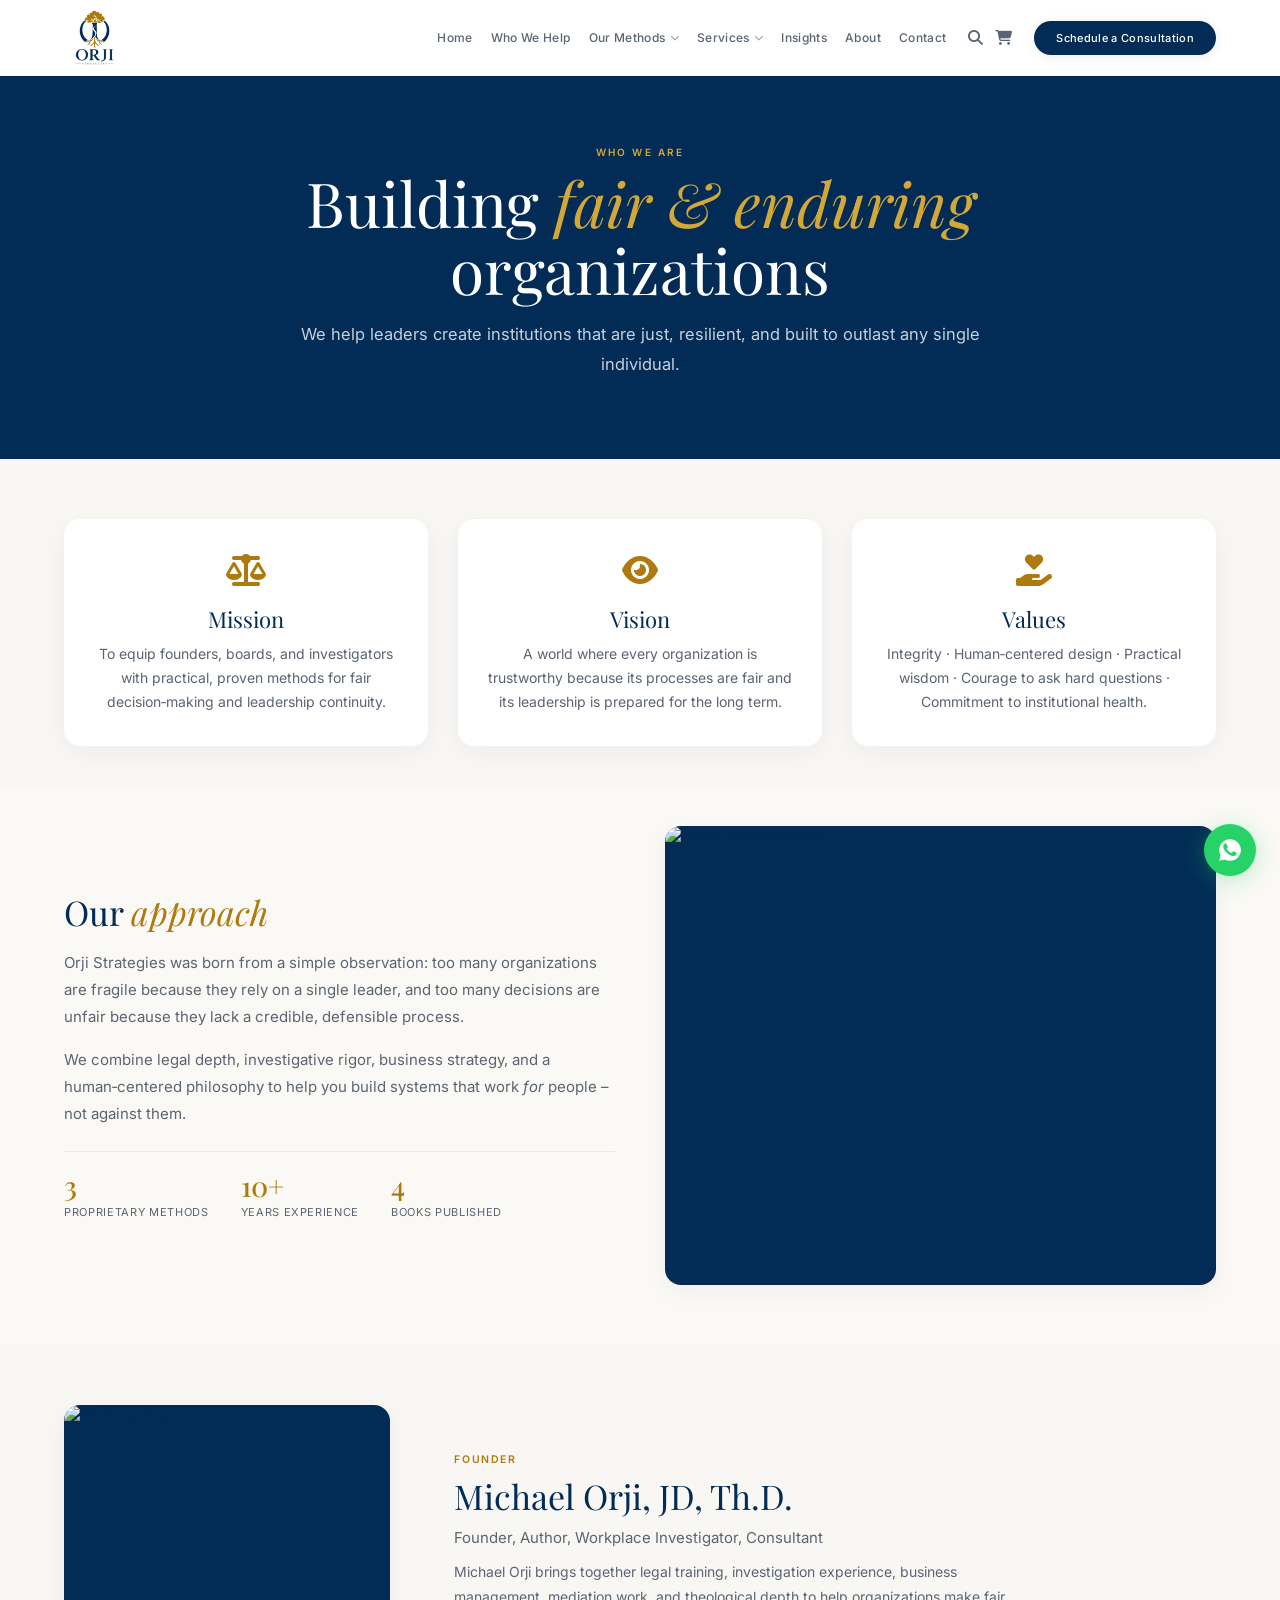
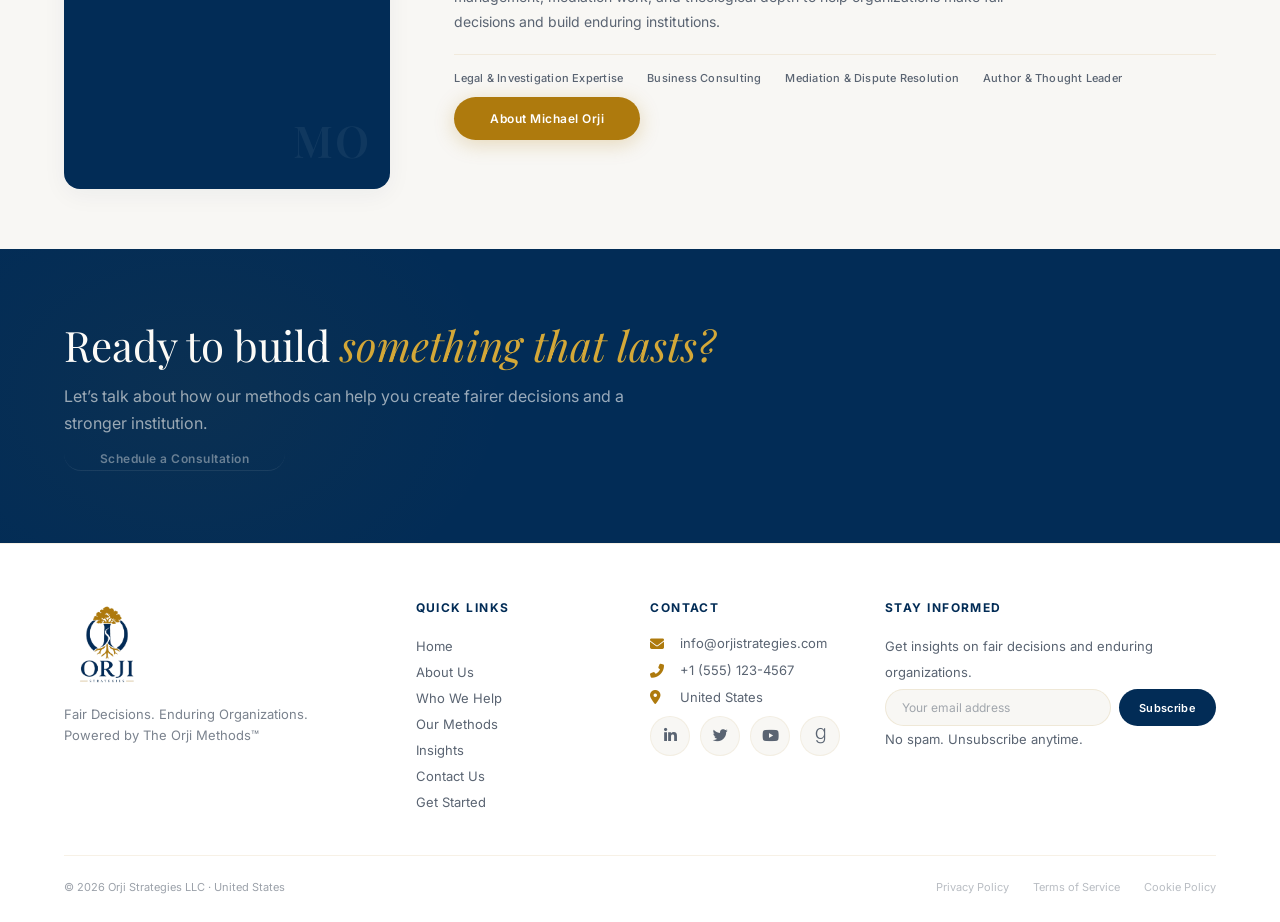
==== commit 5d286df9: "Add files via upload" ====
--- a/about-us.html
+++ b/about-us.html
@@ -1,48 +1,50 @@
 <!DOCTYPE html>
 <html lang="en">
+
 <head>
-  <meta charset="utf-8" />
-  <meta name="viewport" content="width=device-width, initial-scale=1" />
-  <title>About Us | Orji Strategies</title>
-
-  <!-- Google Fonts & Font Awesome -->
-  <link href="https://fonts.googleapis.com/css2?family=Playfair+Display:ital,wght@0,400;0,500;0,600;1,400;1,500&family=Inter:wght@300;400;500;600;700&display=swap" rel="stylesheet" />
-  <link rel="stylesheet" href="https://cdnjs.cloudflare.com/ajax/libs/font-awesome/6.5.0/css/all.min.css" />
-
-  <!-- ===== MAIN GLOBAL STYLES (your existing styles.css) ===== -->
-  <link rel="stylesheet" href="css/styles.css" />
-
- </head>
+    <meta charset="utf-8" />
+    <meta name="viewport" content="width=device-width, initial-scale=1" />
+    <title>About Us | Orji Strategies</title>
+
+    <!-- Google Fonts & Font Awesome -->
+    <link href="https://fonts.googleapis.com/css2?family=Playfair+Display:ital,wght@0,400;0,500;0,600;1,400;1,500&family=Inter:wght@300;400;500;600;700&display=swap" rel="stylesheet" />
+    <link rel="stylesheet" href="https://cdnjs.cloudflare.com/ajax/libs/font-awesome/6.5.0/css/all.min.css" />
+
+    <!-- ===== MAIN GLOBAL STYLES (your existing styles.css) ===== -->
+    <link rel="stylesheet" href="css/styles.css" />
+
+</head>
+
 <body>
 
-  <!-- ===== NAV (exactly as homepage) ===== -->
-  <nav class="topnav" id="topnav">
-    <a class="brand" href="index.html">
-      <img src="images/strata-logo.png" alt="Orji Strategies" />
-    </a>
-    <div class="desktop-nav">
-      <a href="index.html">Home</a>
-      <a href="who-we-help.html">Who We Help</a>
-      <div class="drop">
-        <a href="our-methods.html">Our Methods <i class="fas fa-chevron-down"></i></a>
-        <div class="drop-menu">
-          <a href="our-methods.html">The Small Room</a>
-          <a href="our-methods.html">LegacyOS™</a>
-          <a href="our-methods.html">HEARTH™</a>
-          <a href="our-methods.html">Assessments</a>
-          <a href="our-methods.html">Training &amp; Certification</a>
-        </div>
-      </div>
-      <div class="drop">
-        <a href="#">Services <i class="fas fa-chevron-down"></i></a>
-        <div class="drop-menu">
-          <a href="the-small-room-consulting-service.html">The Small Room Consulting</a>
-          <a href="legacy-os-service.html">LegacyOS™ Consulting</a>
-          <a href="training-and-workshop-service.html">Training &amp; Workshops</a>
-          <a href="speaking-and-advisory.html">Speaking &amp; Advisory</a>
-        </div>
-      </div>
-      <!-- <div class="drop">
+    <!-- ===== NAV (exactly as homepage) ===== -->
+    <nav class="topnav" id="topnav">
+        <a class="brand" href="index.html">
+            <img src="images/orji-strategies-primary.png" alt="Orji Strategies" />
+        </a>
+        <div class="desktop-nav">
+            <a href="index.html">Home</a>
+            <a href="who-we-help.html">Who We Help</a>
+            <div class="drop">
+                <a href="our-methods.html">Our Methods <i class="fas fa-chevron-down"></i></a>
+                <div class="drop-menu">
+                    <a href="our-methods.html">The Small Room</a>
+                    <a href="our-methods.html">Root-to-Crown Method™</a>
+                    <a href="our-methods.html">HEARTH™</a>
+                    <a href="our-methods.html">Assessments</a>
+                    <a href="our-methods.html">Training &amp; Certification</a>
+                </div>
+            </div>
+            <div class="drop">
+                <a href="#">Services <i class="fas fa-chevron-down"></i></a>
+                <div class="drop-menu">
+                    <a href="the-small-room-consulting-service.html">The Small Room Consulting</a>
+                    <a href="root-to-crown-method.html">Root-to-Crown Method™ Consulting</a>
+                    <a href="training-and-workshop-service.html">Training &amp; Workshops</a>
+                    <a href="speaking-and-advisory.html">Speaking &amp; Advisory</a>
+                </div>
+            </div>
+            <!-- <div class="drop">
         <a href="#">Books &amp; Resources <i class="fas fa-chevron-down"></i></a>
         <div class="drop-menu">
           <a href="#">Books</a>
@@ -52,243 +54,248 @@
           <a href="#">Resource Library</a>
         </div>
       </div> -->
-      <a href="insights.html">Insights</a>
-      <a href="about-us.html" class="active">About</a>
-      <a href="contact-us.html">Contact</a>
-      <div class="nav-icons">
-        <a href="#" aria-label="Search"><i class="fas fa-search"></i></a>
-        <a href="#" aria-label="Cart"><i class="fas fa-shopping-cart"></i></a>
-      </div>
-      <a class="nav-cta" href="get-started.html">Schedule a Consultation</a>
-    </div>
-    <button class="menu-btn" id="menuBtn" aria-label="Toggle menu">
+            <a href="insights.html">Insights</a>
+            <a href="about-us.html" class="active">About</a>
+            <a href="contact-us.html">Contact</a>
+            <div class="nav-icons">
+                <a href="#" aria-label="Search"><i class="fas fa-search"></i></a>
+                <a href="#" aria-label="Cart"><i class="fas fa-shopping-cart"></i></a>
+            </div>
+            <a class="nav-cta" href="get-started.html">Schedule a Consultation</a>
+        </div>
+        <button class="menu-btn" id="menuBtn" aria-label="Toggle menu">
       <span></span>
       <span></span>
       <span></span>
     </button>
-  </nav>
-
-  <!-- ===== MOBILE NAV ===== -->
-  <div class="mobile-nav" id="mobileNav">
-    <a href="index.html">Home</a>
-    <a href="who-we-help.html">Who We Help</a>
-    <a href="our-methods.html">Our Methods</a>
-    <a class="sub" href="our-methods.html">The Small Room</a>
-    <a class="sub" href="our-methods.html">LegacyOS™</a>
-    <a class="sub" href="our-methods.html">HEARTH™</a>
-    <a class="sub" href="our-methods.html">Assessments</a>
-    <a class="sub" href="our-methods.html">Training &amp; Certification</a>
-    <a href="#">Services</a>
-    <a class="sub" href="the-small-room-consulting-service.html">The Small Room Consulting</a>
-    <a class="sub" href="legacy-os-service.html">LegacyOS™ Consulting</a>
-    <a class="sub" href="training-and-workshop-service.html">Training &amp; Workshops</a>
-    <a class="sub" href="speaking-and-advisory.html">Speaking &amp; Advisory</a>
-    <!-- <a href="#">Books &amp; Resources</a>
+    </nav>
+
+    <!-- ===== MOBILE NAV ===== -->
+    <div class="mobile-nav" id="mobileNav">
+        <a href="index.html">Home</a>
+        <a href="who-we-help.html">Who We Help</a>
+        <a href="our-methods.html">Our Methods</a>
+        <a class="sub" href="our-methods.html">The Small Room</a>
+        <a class="sub" href="our-methods.html">Root-to-Crown Method™</a>
+        <a class="sub" href="our-methods.html">HEARTH™</a>
+        <a class="sub" href="our-methods.html">Assessments</a>
+        <a class="sub" href="our-methods.html">Training &amp; Certification</a>
+        <a href="#">Services</a>
+        <a class="sub" href="the-small-room-consulting-service.html">The Small Room Consulting</a>
+        <a class="sub" href="root-to-crown-method.html">Root-to-Crown Method™ Consulting</a>
+        <a class="sub" href="training-and-workshop-service.html">Training &amp; Workshops</a>
+        <a class="sub" href="speaking-and-advisory.html">Speaking &amp; Advisory</a>
+        <!-- <a href="#">Books &amp; Resources</a>
     <a class="sub" href="#">Books</a>
     <a class="sub" href="#">Workbooks</a>
     <a class="sub" href="#">Toolkits</a>
     <a class="sub" href="#">Assessments</a>
     <a class="sub" href="#">Resource Library</a> -->
-    <a href="insights.html">Insights</a>
-    <a href="about-us.html">About</a>
-    <a href="contact-us.html">Contact</a>
-    <div style="display: flex; gap: 20px; padding: 16px 0 8px; border-bottom: 1px solid rgba(178,138,76,0.06);">
-      <a href="#" style="border: none; padding: 0; font-size: 18px; color: var(--muted-gray);"><i class="fas fa-search"></i></a>
-      <a href="#" style="border: none; padding: 0; font-size: 18px; color: var(--muted-gray);"><i class="fas fa-shopping-cart"></i></a>
+        <a href="insights.html">Insights</a>
+        <a href="about-us.html">About</a>
+        <a href="contact-us.html">Contact</a>
+        <div>
+            <a href="#"><i class="fas fa-search"></i></a>
+            <a href="#"><i class="fas fa-shopping-cart"></i></a>
+        </div>
+        <a href="get-started.html">Schedule a Consultation</a>
     </div>
-    <a href="get-started.html" style="color: var(--gold); font-weight: 600; margin-top: 8px;">Schedule a Consultation</a>
-  </div>
-
-  <!-- ===== MAIN ===== -->
-  <main>
-
-    <!-- ===== ABOUT HERO ===== -->
-    <section class="about-hero">
-      <div class="wrap">
-        <div class="kicker">Who we are</div>
-        <h1>Building <em>fair &amp; enduring</em> organizations</h1>
-        <p class="lead">We help leaders create institutions that are just, resilient, and built to outlast any single individual.</p>
-      </div>
-    </section>
-
-    <!-- ===== MISSION / VISION / VALUES ===== -->
-    <section class="about-mission">
-      <div class="wrap mission-grid">
-        <div class="mission-item">
-          <div class="icon"><i class="fas fa-scale-balanced"></i></div>
-          <h3>Mission</h3>
-          <p>To equip founders, boards, and investigators with practical, proven methods for fair decision‑making and leadership continuity.</p>
-        </div>
-        <div class="mission-item">
-          <div class="icon"><i class="fas fa-eye"></i></div>
-          <h3>Vision</h3>
-          <p>A world where every organization is trustworthy because its processes are fair and its leadership is prepared for the long term.</p>
-        </div>
-        <div class="mission-item">
-          <div class="icon"><i class="fas fa-hand-holding-heart"></i></div>
-          <h3>Values</h3>
-          <p>Integrity · Human‑centered design · Practical wisdom · Courage to ask hard questions · Commitment to institutional health.</p>
-        </div>
-      </div>
-    </section>
-
-    <!-- ===== STORY + APPROACH ===== -->
-    <section class="about-story">
-      <div class="wrap story-grid">
-        
-        <div class="story-text">
-          <h2>Our <em>approach</em></h2>
-          <p>Orji Strategies was born from a simple observation: too many organizations are fragile because they rely on a single leader, and too many decisions are unfair because they lack a credible, defensible process.</p>
-          <p>We combine legal depth, investigative rigor, business strategy, and a human‑centered philosophy to help you build systems that work <em>for</em> people – not against them.</p>
-          <div class="stats">
-            <div><span class="num">3</span><div class="label">Proprietary Methods</div></div>
-            <div><span class="num">10+</span><div class="label">Years Experience</div></div>
-            <div><span class="num">4</span><div class="label">Books Published</div></div>
-          </div>
-        </div>
-        <div class="image-wrap">
-          <img src="https://images.unsplash.com/photo-1522071820081-009f0129c71c?w=800&h=600&fit=crop&crop=center&q=80" alt="Team collaboration" loading="lazy" />
-        </div>
-      </div>
-    </section>
-
-    <!-- ===== FOUNDER (reuse from homepage) ===== -->
-    <section class="about-founder">
-      <div class="wrap founder-grid">
-        <div class="founder-image">
-          <img src="https://images.unsplash.com/photo-1507003211169-0a1dd7228f2d?w=600&h=700&fit=crop&crop=center&q=80" alt="Michael Orji" loading="lazy" />
-          <span class="monogram">MO</span>
-        </div>
-        <div class="founder-info">
-          <div class="title">Founder</div>
-          <div class="name">Michael Orji, JD, Th.D.</div>
-          <div class="role">Founder, Author, Workplace Investigator, Consultant</div>
-          <p class="bio">Michael Orji brings together legal training, investigation experience, business management, mediation work, and theological depth to help organizations make fair decisions and build enduring institutions.</p>
-          <div class="founder-creds">
-            <span>Legal &amp; Investigation Expertise</span>
-            <span>Business Consulting</span>
-            <span>Mediation &amp; Dispute Resolution</span>
-            <span>Author &amp; Thought Leader</span>
-          </div>
-          <div style="margin-top:20px;">
-            <a class="btn btn-primary" href="#">About Michael Orji</a>
-          </div>
-        </div>
-      </div>
-    </section>
-
-    <!-- ===== FINAL CTA ===== -->
-    <section class="about-cta">
-      <div class="wrap">
-        <h2>Ready to build <em>something that lasts?</em></h2>
-        <p>Let’s talk about how our methods can help you create fairer decisions and a stronger institution.</p>
-        <a class="btn" href="get-started.html">Schedule a Consultation</a>
-      </div>
-    </section>
-
-  </main>
-
-  <!-- ===== FOOTER (same as homepage) ===== -->
-  <footer>
-    <div class="footer-grid">
-      <!-- Column 1: Brand -->
-      <div class="footer-col">
-        <img src="images/strata-logo.png" alt="Orji Strategies" class="footer-logo" />
-        <p class="brand-tagline">Fair Decisions. Enduring Organizations. Powered by The Orji Methods™</p>
-        <div style="margin-top: 18px; display: flex; gap: 12px;">
-          <span style="font-size: 11px; color: var(--muted-gray); opacity: 0.5;">© 2026 Orji Strategies LLC</span>
-        </div>
-      </div>
-
-      <!-- Column 2: Quick Links -->
-      <div class="footer-col">
-        <h4>Quick Links</h4>
-        <a href="index.html">Home</a>
-        <a href="about-us.html">About Us</a>
-        <a href="who-we-help.html">Who We Help</a>
-        <a href="the-small-room-consulting-service.html">Our Methods</a>
-        <a href="insights.html">Insights</a>
-        <a href="contact-us.html">Contact Us</a>
-        <a href="get-started.html">Get Started</a>
-      </div>
-
-      <!-- Column 3: Contact -->
-      <div class="footer-col">
-        <h4>Contact</h4>
-        <div class="contact-item">
-          <i class="fas fa-envelope"></i>
-          <span>info@orjistrategies.com</span>
-        </div>
-        <div class="contact-item">
-          <i class="fas fa-phone-alt"></i>
-          <span>+1 (555) 123-4567</span>
-        </div>
-        <div class="contact-item">
-          <i class="fas fa-map-marker-alt"></i>
-          <span>United States</span>
-        </div>
-        <div class="footer-social" style="margin-top: 16px;">
-          <a href="#" aria-label="LinkedIn"><i class="fab fa-linkedin-in"></i></a>
-          <a href="#" aria-label="Twitter"><i class="fab fa-twitter"></i></a>
-          <a href="#" aria-label="YouTube"><i class="fab fa-youtube"></i></a>
-          <a href="#" aria-label="Goodreads"><i class="fab fa-goodreads-g"></i></a>
-        </div>
-      </div>
-
-      <!-- Column 4: Newsletter -->
-      <div class="footer-col">
-        <h4>Stay Informed</h4>
-        <p style="font-size: 13px; line-height: 1.6; opacity: 0.7; margin-bottom: 14px;">Get insights on fair decisions and enduring organizations.</p>
-        <div class="newsletter-wrap">
-          <input type="email" placeholder="Your email address" aria-label="Email for newsletter" />
-          <button>Subscribe</button>
-        </div>
-        <p style="font-size: 10px; opacity: 0.4; margin-top: 10px; line-height: 1.4;">No spam. Unsubscribe anytime.</p>
-      </div>
-    </div>
-
-    <!-- Footer Bottom -->
-    <div class="footer-bottom">
-      <span>© 2026 Orji Strategies LLC · United States</span>
-      <div class="footer-legal">
-        <a href="#">Privacy Policy</a>
-        <a href="#">Terms of Service</a>
-        <a href="#">Cookie Policy</a>
-      </div>
-    </div>
-  </footer>
-
-  <!-- ===== WHATSAPP ===== -->
-  <a class="wa" href="#" target="_blank" rel="noopener" aria-label="WhatsApp Orji Strategies">
-    <svg viewBox="0 0 24 24" aria-hidden="true">
+
+    <!-- ===== MAIN ===== -->
+    <main>
+
+        <!-- ===== ABOUT HERO ===== -->
+        <section class="about-hero">
+            <div class="wrap">
+                <div class="kicker">Who we are</div>
+                <h1>Building <em>fair &amp; enduring</em> organizations</h1>
+                <p class="lead">We help leaders create institutions that are just, resilient, and built to outlast any single individual.</p>
+            </div>
+        </section>
+
+        <!-- ===== MISSION / VISION / VALUES ===== -->
+        <section class="about-mission">
+            <div class="wrap mission-grid">
+                <div class="mission-item">
+                    <div class="icon"><i class="fas fa-scale-balanced"></i></div>
+                    <h3>Mission</h3>
+                    <p>To equip founders, boards, and investigators with practical, proven methods for fair decision‑making and leadership continuity.</p>
+                </div>
+                <div class="mission-item">
+                    <div class="icon"><i class="fas fa-eye"></i></div>
+                    <h3>Vision</h3>
+                    <p>A world where every organization is trustworthy because its processes are fair and its leadership is prepared for the long term.</p>
+                </div>
+                <div class="mission-item">
+                    <div class="icon"><i class="fas fa-hand-holding-heart"></i></div>
+                    <h3>Values</h3>
+                    <p>Integrity · Human‑centered design · Practical wisdom · Courage to ask hard questions · Commitment to institutional health.</p>
+                </div>
+            </div>
+        </section>
+
+        <!-- ===== STORY + APPROACH ===== -->
+        <section class="about-story">
+            <div class="wrap story-grid">
+
+                <div class="story-text">
+                    <h2>Our <em>approach</em></h2>
+                    <p>Orji Strategies was born from a simple observation: too many organizations are fragile because they rely on a single leader, and too many decisions are unfair because they lack a credible, defensible process.</p>
+                    <p>We combine legal depth, investigative rigor, business strategy, and a human‑centered philosophy to help you build systems that work <em>for</em> people – not against them.</p>
+                    <div class="stats">
+                        <div><span class="num">3</span>
+                            <div class="label">Proprietary Methods</div>
+                        </div>
+                        <div><span class="num">10+</span>
+                            <div class="label">Years Experience</div>
+                        </div>
+                        <div><span class="num">4</span>
+                            <div class="label">Books Published</div>
+                        </div>
+                    </div>
+                </div>
+                <div class="image-wrap">
+                    <img src="https://images.unsplash.com/photo-1522071820081-009f0129c71c?w=800&h=600&fit=crop&crop=center&q=80" alt="Team collaboration" loading="lazy" />
+                </div>
+            </div>
+        </section>
+
+        <!-- ===== FOUNDER (reuse from homepage) ===== -->
+        <section class="about-founder">
+            <div class="wrap founder-grid">
+                <div class="founder-image">
+                    <img src="https://images.unsplash.com/photo-1507003211169-0a1dd7228f2d?w=600&h=700&fit=crop&crop=center&q=80" alt="Michael Orji" loading="lazy" />
+                    <span class="monogram">MO</span>
+                </div>
+                <div class="founder-info">
+                    <div class="title">Founder</div>
+                    <div class="name">Michael Orji, JD, Th.D.</div>
+                    <div class="role">Founder, Author, Workplace Investigator, Consultant</div>
+                    <p class="bio">Michael Orji brings together legal training, investigation experience, business management, mediation work, and theological depth to help organizations make fair decisions and build enduring institutions.</p>
+                    <div class="founder-creds">
+                        <span>Legal &amp; Investigation Expertise</span>
+                        <span>Business Consulting</span>
+                        <span>Mediation &amp; Dispute Resolution</span>
+                        <span>Author &amp; Thought Leader</span>
+                    </div>
+                    <div>
+                        <a class="btn btn-primary" href="#">About Michael Orji</a>
+                    </div>
+                </div>
+            </div>
+        </section>
+
+        <!-- ===== FINAL CTA ===== -->
+        <section class="about-cta">
+            <div class="wrap">
+                <h2>Ready to build <em>something that lasts?</em></h2>
+                <p>Let’s talk about how our methods can help you create fairer decisions and a stronger institution.</p>
+                <a class="btn" href="get-started.html">Schedule a Consultation</a>
+            </div>
+        </section>
+
+    </main>
+
+    <!-- ===== FOOTER (same as homepage) ===== -->
+    <footer>
+        <div class="footer-grid">
+            <!-- Column 1: Brand -->
+            <div class="footer-col">
+                <img src="images/orji-strategies-primary.png" alt="Orji Strategies" class="footer-logo" />
+                <p class="brand-tagline">Fair Decisions. Enduring Organizations. Powered by The Orji Methods™</p>
+
+            </div>
+
+            <!-- Column 2: Quick Links -->
+            <div class="footer-col">
+                <h4>Quick Links</h4>
+                <a href="index.html">Home</a>
+                <a href="about-us.html">About Us</a>
+                <a href="who-we-help.html">Who We Help</a>
+                <a href="the-small-room-consulting-service.html">Our Methods</a>
+                <a href="insights.html">Insights</a>
+                <a href="contact-us.html">Contact Us</a>
+                <a href="get-started.html">Get Started</a>
+            </div>
+
+            <!-- Column 3: Contact -->
+            <div class="footer-col">
+                <h4>Contact</h4>
+                <div class="contact-item">
+                    <i class="fas fa-envelope"></i>
+                    <span>info@orjistrategies.com</span>
+                </div>
+                <div class="contact-item">
+                    <i class="fas fa-phone-alt"></i>
+                    <span>+1 (555) 123-4567</span>
+                </div>
+                <div class="contact-item">
+                    <i class="fas fa-map-marker-alt"></i>
+                    <span>United States</span>
+                </div>
+                <div class="footer-social">
+                    <a href="#" aria-label="LinkedIn"><i class="fab fa-linkedin-in"></i></a>
+                    <a href="#" aria-label="Twitter"><i class="fab fa-twitter"></i></a>
+                    <a href="#" aria-label="YouTube"><i class="fab fa-youtube"></i></a>
+                    <a href="#" aria-label="Goodreads"><i class="fab fa-goodreads-g"></i></a>
+                </div>
+            </div>
+
+            <!-- Column 4: Newsletter -->
+            <div class="footer-col">
+                <h4>Stay Informed</h4>
+                <p>Get insights on fair decisions and enduring organizations.</p>
+                <div class="newsletter-wrap">
+                    <input type="email" placeholder="Your email address" aria-label="Email for newsletter" />
+                    <button>Subscribe</button>
+                </div>
+                <p>No spam. Unsubscribe anytime.</p>
+            </div>
+        </div>
+
+        <!-- Footer Bottom -->
+        <div class="footer-bottom">
+            <span>© 2026 Orji Strategies LLC · United States</span>
+            <div class="footer-legal">
+                <a href="#">Privacy Policy</a>
+                <a href="#">Terms of Service</a>
+                <a href="#">Cookie Policy</a>
+            </div>
+        </div>
+    </footer>
+
+    <!-- ===== WHATSAPP ===== -->
+    <a class="wa" href="#" target="_blank" rel="noopener" aria-label="WhatsApp Orji Strategies">
+        <svg viewBox="0 0 24 24" aria-hidden="true">
       <path fill="currentColor" d="M12.04 2C6.52 2 2.03 6.49 2.03 12.01c0 1.76.46 3.48 1.33 5L2 22l5.12-1.34a9.98 9.98 0 0 0 4.92 1.25h.01c5.52 0 10.01-4.49 10.01-10.01C22.06 6.49 17.57 2 12.04 2Zm5.84 14.12c-.25.7-1.47 1.34-2.02 1.42-.52.08-1.18.12-1.9-.12-.44-.14-1.01-.33-1.74-.65-3.06-1.32-5.05-4.39-5.2-4.59-.15-.2-1.24-1.65-1.24-3.15 0-1.5.78-2.24 1.06-2.55.28-.31.61-.39.81-.39.2 0 .41 0 .59.01.19.01.44-.07.69.53.25.61.86 2.1.94 2.25.08.15.13.33.02.53-.1.2-.15.33-.3.51-.15.18-.32.4-.46.54-.15.15-.3.31-.13.61.18.3.78 1.28 1.68 2.08 1.15 1.03 2.12 1.35 2.42 1.5.3.15.48.13.66-.08.18-.2.76-.89.96-1.2.2-.31.41-.25.69-.15.28.1 1.78.84 2.08.99.3.15.51.23.58.36.08.13.08.74-.17 1.44Z"></path>
     </svg>
-  </a>
-
-  <!-- ===== SCRIPTS (same as homepage) ===== -->
-  <script>
-    // Mobile menu
-    const menuBtn = document.getElementById('menuBtn');
-    const mobileNav = document.getElementById('mobileNav');
-    menuBtn.addEventListener('click', function() {
-      this.classList.toggle('open');
-      mobileNav.classList.toggle('open');
-      this.setAttribute('aria-expanded', mobileNav.classList.contains('open'));
-    });
-    mobileNav.querySelectorAll('a').forEach(link => {
-      link.addEventListener('click', () => {
-        menuBtn.classList.remove('open');
-        mobileNav.classList.remove('open');
-        menuBtn.setAttribute('aria-expanded', 'false');
-      });
-    });
-
-    // Nav shadow
-    const nav = document.getElementById('topnav');
-    window.addEventListener('scroll', function() {
-      nav.classList.toggle('scrolled', window.scrollY > 20);
-    });
-  </script>
+    </a>
+
+    <!-- ===== SCRIPTS (same as homepage) ===== -->
+    <script>
+        // Mobile menu
+        const menuBtn = document.getElementById('menuBtn');
+        const mobileNav = document.getElementById('mobileNav');
+        menuBtn.addEventListener('click', function() {
+            this.classList.toggle('open');
+            mobileNav.classList.toggle('open');
+            this.setAttribute('aria-expanded', mobileNav.classList.contains('open'));
+        });
+        mobileNav.querySelectorAll('a').forEach(link => {
+            link.addEventListener('click', () => {
+                menuBtn.classList.remove('open');
+                mobileNav.classList.remove('open');
+                menuBtn.setAttribute('aria-expanded', 'false');
+            });
+        });
+
+        // Nav shadow
+        const nav = document.getElementById('topnav');
+        window.addEventListener('scroll', function() {
+            nav.classList.toggle('scrolled', window.scrollY > 20);
+        });
+    </script>
 
 </body>
+
 </html>
--- a/css/styles.css
+++ b/css/styles.css
@@ -1,2385 +1,3419 @@
-        /* ===== ROOT ===== */
-        :root {
-            --charcoal: #1c1a18;
-            --ivory: #f5f0ea;
-            --warm-ivory: #f8f3ed;
-            --gold: #b28a4c;
-            --gold-rich: #a0753a;
-            --gold-light: #d4b483;
-            --gold-subtle: #e8dccb;
-            --gold-hover-gradient: linear-gradient(160deg, #f5ebe0 0%, #e8d5b0 100%);
-            --muted-gray: #5e5a55;
-            --white: #ffffff;
-            --ink: #1c1a18;
-            --shadow-soft: 0 6px 24px rgba(0, 0, 0, 0.03);
-            --shadow-hover: 0 16px 48px rgba(120, 90, 50, 0.08);
-            --shadow-hero: 0 30px 70px rgba(0, 0, 0, 0.5);
-            --serif: 'Playfair Display', Georgia, serif;
-            --sans: 'Inter', -apple-system, BlinkMacSystemFont, sans-serif;
-            --radius: 16px;
-            --transition: 0.4s cubic-bezier(0.23, 1, 0.32, 1);
-        }
-
-        * {
-            box-sizing: border-box;
-            margin: 0;
-            padding: 0;
-        }
-
-        html {
-            scroll-behavior: smooth;
-        }
-
-        body {
-            font-family: var(--sans);
-            color: var(--ink);
-            background: var(--ivory);
-            -webkit-font-smoothing: antialiased;
-            overflow-x: hidden;
-        }
-
-        a {
-            color: inherit;
-            text-decoration: none;
-        }
-
-        img {
-            max-width: 100%;
-            display: block;
-        }
-
-        .wrap {
-            width: min(1160px, 92vw);
-            margin: 0 auto;
-            padding: 0 4px;
-        }
-
-        /* ===== NAV ===== */
-        .topnav {
-            height: 76px;
-            padding: 0 5vw;
-            display: flex;
-            align-items: center;
-            justify-content: space-between;
-            background: rgba(255, 252, 248, 0.92);
-            backdrop-filter: blur(20px) saturate(180%);
-            -webkit-backdrop-filter: blur(20px) saturate(180%);
-            position: sticky;
-            top: 0;
-            z-index: 500;
-            border-bottom: 1px solid rgba(178, 138, 76, 0.06);
-            transition: var(--transition);
-        }
-
-        .topnav.scrolled {
-            box-shadow: 0 4px 30px rgba(0, 0, 0, 0.02);
-        }
-
-        .brand {
-            display: flex;
-            align-items: center;
-            gap: 0;
-            flex-shrink: 0;
-        }
-
-        .brand img {
-            height: 44px;
-            width: auto;
-            display: block;
-            transition: var(--transition);
-        }
-
-        .brand:hover img {
-            opacity: 0.8;
-            transform: scale(1.02);
-        }
-
-        .desktop-nav {
-            display: flex;
-            align-items: center;
-            gap: 18px;
-            font-size: 12px;
-            font-weight: 500;
-        }
-
-        .desktop-nav>a {
-            padding: 26px 0;
-            position: relative;
-            letter-spacing: 0.03em;
-            color: var(--muted-gray);
-            transition: var(--transition);
-            font-weight: 500;
-            white-space: nowrap;
-        }
-
-        .desktop-nav>a::after {
-            content: '';
-            position: absolute;
-            bottom: 18px;
-            left: 50%;
-            width: 0;
-            height: 2px;
-            background: var(--gold);
-            transition: var(--transition);
-            transform: translateX(-50%);
-            border-radius: 2px;
-        }
-
-        .desktop-nav>a:hover {
-            color: var(--charcoal);
-        }
-
-        .desktop-nav>a:hover::after {
-            width: 80%;
-        }
-
-        .drop {
-            position: relative;
-            align-self: stretch;
-            display: flex;
-            align-items: center;
-        }
-
-        .drop>a {
-            padding: 26px 0;
-            letter-spacing: 0.03em;
-            position: relative;
-            color: var(--muted-gray);
-            transition: var(--transition);
-            font-weight: 500;
-            white-space: nowrap;
-            display: flex;
-            align-items: center;
-            gap: 4px;
-        }
-
-        .drop>a .fa-chevron-down {
-            font-size: 9px;
-            opacity: 0.6;
-        }
-
-        .drop>a:hover {
-            color: var(--charcoal);
-        }
-
-        .drop>a::after {
-            content: '';
-            position: absolute;
-            bottom: 18px;
-            left: 50%;
-            width: 0;
-            height: 2px;
-            background: var(--gold);
-            transition: var(--transition);
-            transform: translateX(-50%);
-            border-radius: 2px;
-        }
-
-        .drop:hover>a::after {
-            width: 80%;
-        }
-
-        .drop-menu {
-            position: absolute;
-            top: 100%;
-            left: -20px;
-            width: 230px;
-            background: rgba(255, 252, 248, 0.98);
-            backdrop-filter: blur(16px);
-            border-radius: var(--radius);
-            box-shadow: 0 16px 48px rgba(0, 0, 0, 0.04);
-            padding: 8px;
-            opacity: 0;
-            visibility: hidden;
-            pointer-events: none;
-            transform: translateY(8px);
-            transition: var(--transition);
-            margin-top: 2px;
-            border: 1px solid rgba(178, 138, 76, 0.04);
-        }
-
-        .drop:hover .drop-menu,
-        .drop:focus-within .drop-menu {
-            opacity: 1;
-            visibility: visible;
-            pointer-events: auto;
-            transform: translateY(0);
-        }
-
-        .drop-menu a {
-            display: block;
-            padding: 10px 16px;
-            font-size: 11.5px;
-            border-radius: 8px;
-            transition: var(--transition);
-            font-weight: 400;
-            color: var(--muted-gray);
-            letter-spacing: 0.01em;
-        }
-
-        .drop-menu a:hover {
-            background: var(--gold-hover-gradient);
-            color: var(--gold-rich);
-        }
-
-        .nav-icons {
-            display: flex;
-            align-items: center;
-            gap: 12px;
-            color: var(--muted-gray);
-            font-size: 15px;
-            margin-left: 4px;
-        }
-
-        .nav-icons a {
-            transition: var(--transition);
-            display: flex;
-            align-items: center;
-        }
-
-        .nav-icons a:hover {
-            color: var(--gold-rich);
-        }
-
-        .nav-cta {
-            background: var(--charcoal);
-            color: var(--white) !important;
-            padding: 10px 22px !important;
-            border-radius: 40px;
-            font-weight: 600;
-            transition: var(--transition);
-            letter-spacing: 0.02em;
-            font-size: 11px !important;
-            box-shadow: 0 2px 12px rgba(0, 0, 0, 0.04);
-            white-space: nowrap;
-            margin-left: 4px;
-        }
-
-        .nav-cta:hover {
-            background: var(--gold);
-            transform: translateY(-2px);
-            box-shadow: 0 8px 28px rgba(178, 138, 76, 0.25);
-            color: var(--white) !important;
-        }
-
-        .nav-cta::after {
-            display: none !important;
-        }
-
-        .menu-btn {
-            display: none;
-            width: 44px;
-            height: 44px;
-            border: none;
-            background: transparent;
-            flex-direction: column;
-            justify-content: center;
-            align-items: center;
-            gap: 5px;
-            cursor: pointer;
-            padding: 8px;
-            border-radius: 8px;
-            transition: var(--transition);
-        }
-
-        .menu-btn:hover {
-            background: rgba(178, 138, 76, 0.06);
-        }
-
-        .menu-btn span {
-            display: block;
-            width: 22px;
-            height: 2px;
-            background: var(--charcoal);
-            border-radius: 2px;
-            transition: var(--transition);
-            margin: 0 auto;
-        }
-
-        .menu-btn.open span:nth-child(1) {
-            transform: rotate(45deg) translate(5px, 5px);
-        }
-
-        .menu-btn.open span:nth-child(2) {
-            opacity: 0;
-        }
-
-        .menu-btn.open span:nth-child(3) {
-            transform: rotate(-45deg) translate(5px, -5px);
-        }
-
-        .mobile-nav {
-            display: none;
-            position: fixed;
-            top: 76px;
-            left: 0;
-            right: 0;
-            background: rgba(255, 252, 248, 0.98);
-            backdrop-filter: blur(16px);
-            z-index: 490;
-            padding: 24px 5vw 32px;
-            border-bottom: 1px solid rgba(178, 138, 76, 0.04);
-            box-shadow: 0 8px 30px rgba(0, 0, 0, 0.02);
-            max-height: calc(100dvh - 76px);
-            overflow-y: auto;
-        }
-
-        .mobile-nav.open {
-            display: block;
-        }
-
-        .mobile-nav a {
-            display: block;
-            padding: 12px 0;
-            border-bottom: 1px solid rgba(178, 138, 76, 0.04);
-            font-size: 13.5px;
-            font-weight: 500;
-            transition: var(--transition);
-            color: var(--muted-gray);
-        }
-
-        .mobile-nav a:hover {
-            color: var(--gold-rich);
-            padding-left: 8px;
-        }
-
-        .mobile-nav .sub {
-            padding-left: 24px;
-            font-weight: 400;
-            font-size: 12.5px;
-            color: var(--muted-gray);
-            opacity: 0.7;
-            border-bottom: none;
-        }
-
-        .mobile-nav .sub:last-of-type {
-            border-bottom: 1px solid rgba(178, 138, 76, 0.04);
-        }
-
-        .mobile-nav .sub:hover {
-            padding-left: 30px;
-        }
-
-        /* ===== BUTTONS ===== */
-        .btn {
-            display: inline-flex;
-            align-items: center;
-            justify-content: center;
-            gap: 10px;
-            padding: 14px 36px;
-            font-size: 12px;
-            font-weight: 600;
-            letter-spacing: 0.04em;
-            border-radius: 60px;
-            border: none;
-            cursor: pointer;
-            transition: var(--transition);
-            text-decoration: none;
-            font-family: var(--sans);
-        }
-
-        .btn-primary {
-            background: var(--gold);
-            color: var(--white);
-            box-shadow: 0 4px 20px rgba(178, 138, 76, 0.25);
-        }
-
-        .btn-primary:hover {
-            background: var(--gold-rich);
-            transform: translateY(-3px);
-            box-shadow: 0 12px 36px rgba(178, 138, 76, 0.35);
-        }
-
-        .btn-dark {
-            background: var(--charcoal);
-            color: var(--white);
-        }
-
-        .btn-dark:hover {
-            background: #2d2a26;
-            transform: translateY(-3px);
-            box-shadow: 0 12px 30px rgba(0, 0, 0, 0.10);
-        }
-
-        .btn-outline-light {
-            background: transparent;
-            color: var(--white);
-            border: 1.5px solid rgba(255, 255, 255, 0.30);
-        }
-
-        .btn-outline-light:hover {
-            background: var(--white);
-            color: var(--charcoal);
-            transform: translateY(-3px);
-            box-shadow: 0 8px 24px rgba(0, 0, 0, 0.08);
-        }
-
-        .text-link {
-            display: inline-flex;
-            align-items: center;
-            gap: 8px;
-            font-size: 12px;
-            font-weight: 600;
-            color: var(--gold);
-            transition: var(--transition);
-            border-bottom: 2px solid var(--gold);
-            padding-bottom: 4px;
-            font-family: var(--sans);
-        }
-
-        .text-link:hover {
-            gap: 14px;
-            color: var(--gold-rich);
-            border-color: var(--gold-rich);
-        }
-
-        /* ===== TYPOGRAPHY ===== */
-        .kicker {
-            font-size: 10px;
-            letter-spacing: 0.22em;
-            text-transform: uppercase;
-            color: var(--gold);
-            font-weight: 600;
-            margin-bottom: 16px;
-            font-family: var(--sans);
-        }
-
-        .display {
-            font-family: var(--serif);
-            font-size: clamp(42px, 6.2vw, 78px);
-            line-height: 1.02;
-            font-weight: 400;
-            color: var(--white);
-            letter-spacing: -0.025em;
-        }
-
-        .display em {
-            font-style: italic;
-            color: var(--gold);
-        }
-
-        .h2 {
-            font-family: var(--serif);
-            font-size: clamp(30px, 4.2vw, 50px);
-            line-height: 1.08;
-            font-weight: 400;
-            color: var(--charcoal);
-        }
-
-        .h2 em {
-            font-style: italic;
-            color: var(--gold);
-        }
-
-        .lead {
-            font-size: 16px;
-            line-height: 1.75;
-            color: var(--muted-gray);
-            max-width: 600px;
-        }
-
-        /* ===== SECTION ===== */
-        section {
-            padding: 88px 0;
-        }
-
-        .section-intro {
-            max-width: 720px;
-            margin-bottom: 48px;
-        }
-
-        /* ===== HERO ===== */
-        .hero {
-            background: var(--charcoal);
-            color: var(--white);
-            padding: 40px 0 80px;
-            position: relative;
-            overflow: hidden;
-            min-height: calc(100vh - 76px);
-            display: flex;
-            align-items: center;
-            background-image: url('https://images.unsplash.com/photo-1522071820081-009f0129c71c?w=1600&h=900&fit=crop&crop=center&q=80');
-            background-size: cover;
-            background-position: center 30%;
-            background-attachment: fixed;
-        }
-
-        .hero::before {
-            content: '';
-            position: absolute;
-            inset: 0;
-            background: linear-gradient(135deg, rgba(0, 0, 0, 0.75) 0%, rgba(0, 0, 0, 0.45) 100%);
-            pointer-events: none;
-            z-index: 1;
-        }
-
-        .hero::after {
-            display: none;
-        }
-
-        .hero-grid {
-            position: relative;
-            z-index: 2;
-            max-width: 900px;
-            margin: 0 auto;
-            text-align: center;
-        }
-
-        .hero .display {
-            color: var(--white);
-        }
-
-        .hero-copy {
-            font-size: 16.5px;
-            line-height: 1.75;
-            color: rgba(255, 255, 255, 0.75);
-            max-width: 700px;
-            margin: 24px auto 0;
-        }
-
-        .hero-actions {
-            display: flex;
-            align-items: center;
-            justify-content: center;
-            gap: 18px;
-            margin-top: 36px;
-            flex-wrap: wrap;
-        }
-
-        .hero-image {
-            display: none;
-        }
-
-        .hero-stats {
-            display: flex;
-            justify-content: center;
-            gap: 48px;
-            margin-top: 40px;
-            padding-top: 28px;
-            border-top: 1px solid rgba(255, 255, 255, 0.10);
-        }
-
-        .hero-stats .num {
-            font-family: var(--serif);
-            font-size: 28px;
-            color: var(--gold);
-            display: block;
-            font-weight: 500;
-            line-height: 1;
-        }
-
-        .hero-stats .label {
-            font-size: 10px;
-            color: rgba(255, 255, 255, 0.45);
-            text-transform: uppercase;
-            letter-spacing: 0.08em;
-            margin-top: 6px;
-        }
-
-        /* ===== TWO PATHWAYS ===== */
-        .pathways {
-            background: var(--ivory);
-        }
-
-        .pathway-grid {
-            display: grid;
-            grid-template-columns: 1fr 1fr;
-            gap: 30px;
-            margin-top: 16px;
-        }
-
-        .pathway-card {
-            padding: 44px 38px 40px;
-            border-radius: var(--radius);
-            background: var(--white);
-            transition: var(--transition);
-            box-shadow: var(--shadow-soft);
-            border: none;
-        }
-
-        .pathway-card:hover {
-            transform: translateY(-8px);
-            box-shadow: var(--shadow-hover);
-            background: var(--gold-hover-gradient);
-        }
-
-        .pathway-card .tag {
-            display: inline-block;
-            font-size: 9px;
-            font-weight: 600;
-            text-transform: uppercase;
-            letter-spacing: 0.12em;
-            color: var(--gold);
-            background: rgba(178, 138, 76, 0.06);
-            padding: 4px 16px;
-            border-radius: 40px;
-            margin-bottom: 16px;
-        }
-
-        .pathway-card h3 {
-            font-family: var(--serif);
-            font-size: 25px;
-            line-height: 1.2;
-            font-weight: 400;
-            margin-bottom: 12px;
-        }
-
-        .pathway-card p {
-            font-size: 14px;
-            line-height: 1.7;
-            color: var(--muted-gray);
-            margin-bottom: 22px;
-        }
-
-        /* ===== PROBLEMS ===== */
-        .problems {
-            background: var(--warm-ivory);
-        }
-
-        .problem-grid {
-            display: grid;
-            grid-template-columns: repeat(4, 1fr);
-            gap: 20px;
-        }
-
-        .problem-item {
-            padding: 28px 24px;
-            border-radius: var(--radius);
-            background: var(--white);
-            transition: var(--transition);
-            box-shadow: var(--shadow-soft);
-            border: none;
-        }
-
-        .problem-item:hover {
-            transform: translateY(-6px);
-            box-shadow: var(--shadow-hover);
-            background: var(--gold-hover-gradient);
-        }
-
-        .problem-item h4 {
-            font-family: var(--serif);
-            font-size: 20px;
-            font-weight: 400;
-            margin-bottom: 6px;
-        }
-
-        .problem-item p {
-            font-size: 12.5px;
-            line-height: 1.65;
-            color: var(--muted-gray);
-        }
-
-        /* ===== METHODS ===== */
-        .methods {
-            background: var(--ivory);
-        }
-
-        .method-grid {
-            display: grid;
-            grid-template-columns: repeat(3, 1fr);
-            gap: 30px;
-        }
-
-        .method-card {
-            border-radius: var(--radius);
-            overflow: hidden;
-            background: var(--white);
-            transition: var(--transition);
-            box-shadow: var(--shadow-soft);
-            border: none;
-        }
-
-        .method-card:hover {
-            transform: translateY(-10px);
-            box-shadow: var(--shadow-hover);
-            background: var(--gold-hover-gradient);
-        }
-
-        .method-card .img-wrap {
-            height: 200px;
-            overflow: hidden;
-            background: var(--charcoal);
-            position: relative;
-        }
-
-        .method-card .img-wrap img {
-            width: 100%;
-            height: 100%;
-            object-fit: cover;
-            transition: var(--transition);
-        }
-
-        .method-card:hover .img-wrap img {
-            transform: scale(1.04);
-        }
-
-        .method-card .img-wrap .label {
-            position: absolute;
-            top: 16px;
-            left: 16px;
-            background: rgba(0, 0, 0, 0.65);
-            backdrop-filter: blur(8px);
-            color: var(--white);
-            font-size: 8.5px;
-            font-weight: 600;
-            text-transform: uppercase;
-            letter-spacing: 0.1em;
-            padding: 4px 16px;
-            border-radius: 40px;
-            border-left: 2px solid var(--gold);
-        }
-
-        .method-card .body {
-            padding: 28px 30px 32px;
-        }
-
-        .method-card .body .tag {
-            font-size: 9px;
-            font-weight: 600;
-            text-transform: uppercase;
-            letter-spacing: 0.1em;
-            color: var(--gold);
-            display: block;
-            margin-bottom: 4px;
-        }
-
-        .method-card .body h3 {
-            font-family: var(--serif);
-            font-size: 26px;
-            font-weight: 400;
-            margin-bottom: 10px;
-        }
-
-        .method-card .body p {
-            font-size: 13.5px;
-            line-height: 1.7;
-            color: var(--muted-gray);
-            margin-bottom: 18px;
-        }
-
-        .method-card .body .tags {
-            display: flex;
-            gap: 6px;
-            flex-wrap: wrap;
-        }
-
-        .method-card .body .tags span {
-            font-size: 8.5px;
-            text-transform: uppercase;
-            letter-spacing: 0.06em;
-            padding: 4px 16px;
-            background: rgba(178, 138, 76, 0.04);
-            border-radius: 40px;
-            color: var(--muted-gray);
-        }
-
-        /* ===== DELIVERY ===== */
-        .delivery {
-            background: var(--charcoal);
-            color: var(--white);
-            padding: 56px 0 !important;
-            position: relative;
-            overflow: hidden;
-        }
-
-        .delivery::before {
-            content: '';
-            position: absolute;
-            top: -50%;
-            right: -20%;
-            width: 60%;
-            height: 200%;
-            background: radial-gradient(ellipse, rgba(178, 138, 76, 0.03) 0%, transparent 70%);
-            pointer-events: none;
-        }
-
-        .delivery-grid {
-            display: grid;
-            grid-template-columns: 1fr 1fr;
-            gap: 5vw;
-            align-items: center;
-            position: relative;
-            z-index: 1;
-        }
-
-        .delivery-grid .big {
-            font-family: var(--serif);
-            font-size: clamp(26px, 3vw, 38px);
-            line-height: 1.2;
-            color: var(--white);
-        }
-
-        .delivery-grid .big em {
-            color: var(--gold-light);
-            font-style: italic;
-        }
-
-        .delivery-grid p {
-            font-size: 14px;
-            line-height: 1.8;
-            color: rgba(255, 255, 255, 0.55);
-        }
-
-        .delivery-grid p strong {
-            color: var(--white);
-            font-weight: 500;
-        }
-
-        .delivery-tags {
-            margin-top: 20px;
-            display: flex;
-            gap: 12px;
-            flex-wrap: wrap;
-        }
-
-        .delivery-tags span {
-            font-size: 9.5px;
-            text-transform: uppercase;
-            letter-spacing: 0.1em;
-            color: var(--gold-light);
-            padding: 4px 18px;
-            border: 1px solid rgba(255, 255, 255, 0.04);
-            border-radius: 40px;
-            background: rgba(255, 255, 255, 0.02);
-        }
-
-        /* ===== WHO WE HELP ===== */
-        .who-help {
-            background: var(--warm-ivory);
-        }
-
-        .help-grid {
-            display: grid;
-            grid-template-columns: repeat(4, 1fr);
-            gap: 20px;
-        }
-
-        .help-item {
-            padding: 30px 26px;
-            border-radius: var(--radius);
-            background: var(--white);
-            transition: var(--transition);
-            box-shadow: var(--shadow-soft);
-            border: none;
-            display: flex;
-            flex-direction: column;
-        }
-
-        .help-item:hover {
-            transform: translateY(-6px);
-            box-shadow: var(--shadow-hover);
-            background: var(--gold-hover-gradient);
-        }
-
-        .help-item .idx {
-            font-size: 9.5px;
-            font-weight: 600;
-            color: var(--gold);
-            letter-spacing: 0.12em;
-            margin-bottom: 10px;
-        }
-
-        .help-item h4 {
-            font-family: var(--serif);
-            font-size: 20px;
-            font-weight: 400;
-            margin-bottom: 6px;
-        }
-
-        .help-item p {
-            font-size: 12.5px;
-            line-height: 1.6;
-            color: var(--muted-gray);
-            flex: 1;
-        }
-
-        .help-item .link {
-            font-size: 11px;
-            font-weight: 600;
-            color: var(--gold);
-            margin-top: 16px;
-            display: inline-flex;
-            align-items: center;
-            gap: 4px;
-            transition: var(--transition);
-            letter-spacing: 0.02em;
-        }
-
-        .help-item .link:hover {
-            gap: 12px;
-            color: var(--gold-rich);
-        }
-
-        /* ===== FOUNDER ===== */
-        .founder {
-            background: var(--ivory);
-        }
-
-        .founder-grid {
-            display: grid;
-            grid-template-columns: 0.6fr 1.4fr;
-            gap: 5vw;
-            align-items: center;
-        }
-
-        .founder-image {
-            border-radius: var(--radius);
-            overflow: hidden;
-            aspect-ratio: 0.85;
-            background: var(--charcoal);
-            box-shadow: var(--shadow-soft);
-            position: relative;
-        }
-
-        .founder-image img {
-            width: 100%;
-            height: 100%;
-            object-fit: cover;
-            transition: var(--transition);
-        }
-
-        .founder-image:hover img {
-            transform: scale(1.02);
-        }
-
-        .founder-image .monogram {
-            position: absolute;
-            bottom: 20px;
-            right: 20px;
-            font-family: var(--serif);
-            font-size: 44px;
-            color: rgba(255, 255, 255, 0.04);
-            font-weight: 600;
-            letter-spacing: 0.04em;
-        }
-
-        .founder-info .title {
-            font-size: 10.5px;
-            font-weight: 600;
-            color: var(--gold);
-            letter-spacing: 0.15em;
-            text-transform: uppercase;
-            margin-bottom: 6px;
-        }
-
-        .founder-info .name {
-            font-family: var(--serif);
-            font-size: 34px;
-            font-weight: 400;
-            line-height: 1.1;
-            margin-bottom: 4px;
-        }
-
-        .founder-info .role {
-            font-size: 15px;
-            color: var(--muted-gray);
-            margin-bottom: 16px;
-        }
-
-        .founder-info .bio {
-            font-size: 14px;
-            line-height: 1.8;
-            color: var(--muted-gray);
-            max-width: 560px;
-        }
-
-        .founder-creds {
-            display: flex;
-            gap: 24px;
-            flex-wrap: wrap;
-            margin-top: 20px;
-            padding-top: 20px;
-            border-top: 1px solid rgba(178, 138, 76, 0.08);
-        }
-
-        .founder-creds span {
-            font-size: 11px;
-            font-weight: 500;
-            color: var(--muted-gray);
-            letter-spacing: 0.02em;
-        }
-
-        /* ===== BOOKS ===== */
-        .books {
-            background: var(--warm-ivory);
-        }
-
-        .book-grid {
-            display: grid;
-            grid-template-columns: repeat(4, 1fr);
-            gap: 24px;
-        }
-
-        .book-card {
-            background: var(--white);
-            border-radius: var(--radius);
-            overflow: hidden;
-            transition: var(--transition);
-            text-align: center;
-            padding: 28px 22px 30px;
-            box-shadow: var(--shadow-soft);
-            border: none;
-        }
-
-        .book-card:hover {
-            transform: translateY(-8px);
-            box-shadow: var(--shadow-hover);
-            background: var(--gold-hover-gradient);
-        }
-
-        .book-card .cover {
-            width: 100%;
-            aspect-ratio: 0.7;
-            background: var(--charcoal);
-            border-radius: 8px;
-            margin-bottom: 16px;
-            overflow: hidden;
-        }
-
-        .book-card .cover img {
-            width: 100%;
-            height: 100%;
-            object-fit: cover;
-        }
-
-        .book-card h4 {
-            font-family: var(--serif);
-            font-size: 17px;
-            font-weight: 400;
-            margin-bottom: 2px;
-        }
-
-        .book-card .author {
-            font-size: 11px;
-            color: var(--muted-gray);
-            margin-bottom: 10px;
-        }
-
-        .book-card .price {
-            font-size: 14px;
-            font-weight: 600;
-            color: var(--gold);
-        }
-
-        .book-card .btn-sm {
-            margin-top: 14px;
-            font-size: 10px;
-            padding: 8px 28px;
-            border-radius: 40px;
-            background: var(--charcoal);
-            color: var(--white);
-            border: none;
-            cursor: pointer;
-            transition: var(--transition);
-            font-weight: 600;
-            letter-spacing: 0.04em;
-            font-family: var(--sans);
-        }
-
-        .book-card .btn-sm:hover {
-            background: var(--gold);
-            transform: translateY(-3px);
-            box-shadow: 0 8px 24px rgba(178, 138, 76, 0.25);
-        }
-
-        /* ===== CTA ===== */
-        .cta-section {
-            background: var(--charcoal);
-            color: var(--white);
-            position: relative;
-            overflow: hidden;
-        }
-
-        .cta-section::before {
-            content: '';
-            position: absolute;
-            top: -30%;
-            left: -10%;
-            width: 50%;
-            height: 160%;
-            background: radial-gradient(ellipse, rgba(178, 138, 76, 0.03) 0%, transparent 70%);
-            pointer-events: none;
-        }
-
-        .cta-grid {
-            display: grid;
-            grid-template-columns: 1.2fr 0.8fr;
-            gap: 5vw;
-            align-items: center;
-            position: relative;
-            z-index: 1;
-        }
-
-        .cta-section .h2 {
-            color: var(--white);
-        }
-
-        .cta-section .lead {
-            color: rgba(255, 255, 255, 0.5);
-            margin-top: 14px;
-        }
-
-        .cta-actions {
-            display: flex;
-            flex-direction: column;
-            gap: 16px;
-            align-items: flex-start;
-        }
-
-        .cta-actions .btn {
-            width: 100%;
-            justify-content: center;
-        }
-
-        .cta-actions .link {
-            color: rgba(255, 255, 255, 0.35);
-            font-size: 12px;
-            transition: var(--transition);
-            border-bottom: 1px solid rgba(255, 255, 255, 0.06);
-            padding-bottom: 4px;
-        }
-
-        .cta-actions .link:hover {
-            color: var(--gold-light);
-            border-color: var(--gold-light);
-        }
-
-        /* ===== FOOTER — WHITE THEME (NO HOVER SHADOWS) ===== */
-        footer {
-            background: var(--white);
-            color: var(--muted-gray);
-            padding: 56px 5vw 28px;
-            border-top: 1px solid rgba(178, 138, 76, 0.08);
-            box-shadow: 0 -2px 24px rgba(0, 0, 0, 0.02);
-        }
-
-        .footer-grid {
-            display: grid;
-            grid-template-columns: 1.6fr 1fr 1fr 1.2fr;
-            gap: 40px;
-            max-width: 1160px;
-            margin: 0 auto;
-            padding-bottom: 40px;
-            border-bottom: 1px solid rgba(178, 138, 76, 0.08);
-        }
-
-        .footer-col h4 {
-            color: var(--charcoal);
-            font-size: 12px;
-            font-weight: 700;
-            letter-spacing: 0.12em;
-            text-transform: uppercase;
-            margin-bottom: 18px;
-            font-family: var(--sans);
-        }
-
-        .footer-col p,
-        .footer-col a {
-            font-size: 13px;
-            line-height: 2;
-            color: var(--muted-gray);
-            display: block;
-            transition: var(--transition);
-        }
-
-        .footer-col a:hover {
-            color: var(--gold-rich);
-            padding-left: 4px;
-        }
-
-        .footer-col .footer-logo {
-            height: 44px;
-            width: auto;
-            margin-bottom: 14px;
-            display: block;
-        }
-
-        .footer-col .brand-tagline {
-            font-size: 13px;
-            color: var(--muted-gray);
-            max-width: 280px;
-            line-height: 1.6;
-            font-weight: 400;
-            opacity: 0.75;
-        }
-
-        .footer-col .contact-item {
-            display: flex;
-            align-items: center;
-            gap: 12px;
-            margin-bottom: 6px;
-            font-size: 13px;
-            color: var(--muted-gray);
-            line-height: 1.6;
-        }
-
-        .footer-col .contact-item i {
-            width: 18px;
-            color: var(--gold);
-            font-size: 14px;
-            flex-shrink: 0;
-        }
-
-        .footer-social {
-            display: flex;
-            gap: 10px;
-            margin-top: 4px;
-        }
-
-        .footer-social a {
-            display: flex;
-            align-items: center;
-            justify-content: center;
-            width: 40px;
-            height: 40px;
-            border-radius: 50%;
-            background: var(--ivory);
-            color: var(--muted-gray);
-            transition: var(--transition);
-            font-size: 15px;
-            border: 1px solid rgba(178, 138, 76, 0.06);
-        }
-
-        /* NO box-shadow on hover */
-        .footer-social a:hover {
-            background: var(--gold);
-            color: var(--white);
-            transform: translateY(-3px);
-            border-color: var(--gold);
-            /* box-shadow removed */;
-        }
-
-        .footer-col .newsletter-wrap {
-            display: flex;
-            gap: 8px;
-            margin-top: 4px;
-        }
-
-        .footer-col .newsletter-wrap input {
-            background: var(--ivory);
-            border: 1px solid rgba(178, 138, 76, 0.10);
-            padding: 10px 16px;
-            border-radius: 40px;
-            font-size: 12px;
-            color: var(--charcoal);
-            flex: 1;
-            min-width: 100px;
-            font-family: var(--sans);
-            transition: var(--transition);
-            outline: none;
-        }
-
-        .footer-col .newsletter-wrap input:focus {
-            border-color: var(--gold);
-            box-shadow: 0 0 0 3px rgba(178, 138, 76, 0.08);
-        }
-
-        .footer-col .newsletter-wrap input::placeholder {
-            color: var(--muted-gray);
-            opacity: 0.5;
-        }
-
-        .footer-col .newsletter-wrap button {
-            background: var(--charcoal);
-            border: none;
-            padding: 10px 20px;
-            border-radius: 40px;
-            color: var(--white);
-            font-weight: 600;
-            font-size: 11px;
-            cursor: pointer;
-            transition: var(--transition);
-            font-family: var(--sans);
-            letter-spacing: 0.03em;
-            white-space: nowrap;
-        }
-
-        /* NO box-shadow on hover */
-        .footer-col .newsletter-wrap button:hover {
-            background: var(--gold);
-            transform: translateY(-2px);
-            /* box-shadow removed */;
-        }
-
-        .footer-bottom {
-            display: flex;
-            justify-content: space-between;
-            align-items: center;
-            flex-wrap: wrap;
-            gap: 16px;
-            max-width: 1160px;
-            margin: 0 auto;
-            padding-top: 24px;
-            font-size: 11px;
-            color: var(--muted-gray);
-            opacity: 0.5;
-        }
-
-        .footer-bottom .footer-legal {
-            display: flex;
-            gap: 24px;
-        }
-
-        .footer-bottom .footer-legal a {
-            color: var(--muted-gray);
-            transition: var(--transition);
-            opacity: 0.6;
-        }
-
-        .footer-bottom .footer-legal a:hover {
-            color: var(--gold-rich);
-            opacity: 1;
-        }
-
-        /* ===== WHATSAPP ===== */
-        .wa {
-            position: fixed;
-            right: 24px;
-            bottom: 24px;
-            width: 52px;
-            height: 52px;
-            border-radius: 50%;
-            background: #25D366;
-            color: var(--white);
-            display: flex;
-            align-items: center;
-            justify-content: center;
-            z-index: 80;
-            box-shadow: 0 4px 24px rgba(37, 211, 102, 0.25);
-            transition: var(--transition);
-        }
-
-        .wa:hover {
-            transform: scale(1.06);
-            box-shadow: 0 8px 36px rgba(37, 211, 102, 0.35);
-        }
-
-        .wa svg {
-            width: 26px;
-            height: 26px;
-            display: block;
-        }
-
-        /* ===== RESPONSIVE ===== */
-        @media (max-width: 1100px) {
-            .desktop-nav {
-                gap: 12px;
-                font-size: 11px;
-            }
-            .desktop-nav>a,
-            .drop>a {
-                padding: 26px 0;
-            }
-            .footer-grid {
-                grid-template-columns: 1fr 1fr;
-                gap: 32px;
-            }
-            .problem-grid {
-                grid-template-columns: repeat(2, 1fr);
-            }
-            .help-grid {
-                grid-template-columns: repeat(2, 1fr);
-            }
-            .book-grid {
-                grid-template-columns: repeat(2, 1fr);
-            }
-        }
-
-        @media (max-width: 980px) {
-            .topnav {
-                height: 68px;
-                padding: 0 20px;
-            }
-            .desktop-nav {
-                display: none;
-            }
-            .menu-btn {
-                display: flex;
-            }
-            .mobile-nav {
-                top: 68px;
-                max-height: calc(100dvh - 68px);
-            }
-            .hero {
-                min-height: auto;
-                padding: 44px 0 60px;
-                background-attachment: scroll;
-            }
-            .hero-grid {
-                max-width: 100%;
-                text-align: center;
-            }
-            .pathway-grid {
-                grid-template-columns: 1fr;
-            }
-            .method-grid {
-                grid-template-columns: 1fr 1fr;
-            }
-            .delivery-grid {
-                grid-template-columns: 1fr;
-                gap: 28px;
-            }
-            .founder-grid {
-                grid-template-columns: 1fr;
-                gap: 32px;
-            }
-            .founder-image {
-                max-width: 360px;
-            }
-            .cta-grid {
-                grid-template-columns: 1fr;
-                gap: 40px;
-            }
-            section {
-                padding: 64px 0;
-            }
-            .method-card .img-wrap {
-                height: 160px;
-            }
-            .brand img {
-                height: 38px;
-            }
-            .footer-grid {
-                grid-template-columns: 1fr 1fr;
-                gap: 32px;
-            }
-        }
-
-        @media (max-width: 600px) {
-            .topnav {
-                height: 62px;
-                padding: 0 14px;
-            }
-            .mobile-nav {
-                top: 62px;
-                max-height: calc(100dvh - 62px);
-                padding: 16px 18px 24px;
-            }
-            .brand img {
-                height: 32px;
-            }
-            .hero {
-                padding: 28px 0 40px;
-            }
-            .hero-actions {
-                flex-direction: column;
-                align-items: center;
-            }
-            .hero-actions .btn {
-                width: 100%;
-                justify-content: center;
-            }
-            .hero-stats {
-                gap: 20px;
-                flex-wrap: wrap;
-                justify-content: center;
-            }
-            .hero-stats .num {
-                font-size: 22px;
-            }
-            section {
-                padding: 48px 0;
-            }
-            .section-intro {
-                margin-bottom: 32px;
-            }
-            .method-grid {
-                grid-template-columns: 1fr;
-            }
-            .method-card .img-wrap {
-                height: 180px;
-            }
-            .problem-grid {
-                grid-template-columns: 1fr;
-            }
-            .help-grid {
-                grid-template-columns: 1fr;
-            }
-            .book-grid {
-                grid-template-columns: 1fr 1fr;
-                gap: 16px;
-            }
-            .book-card {
-                padding: 18px 14px 20px;
-            }
-            .book-card .cover {
-                aspect-ratio: 0.7;
-            }
-            .book-card h4 {
-                font-size: 14px;
-            }
-            .founder-info .name {
-                font-size: 28px;
-            }
-            .founder-creds {
-                flex-direction: column;
-                gap: 8px;
-            }
-            .cta-actions .btn {
-                width: 100%;
-                justify-content: center;
-            }
-            .footer-grid {
-                grid-template-columns: 1fr;
-                gap: 28px;
-                text-align: left;
-            }
-            .footer-col .brand-tagline {
-                max-width: 100%;
-            }
-            .footer-bottom {
-                flex-direction: column;
-                text-align: center;
-            }
-            .footer-bottom .footer-legal {
-                flex-wrap: wrap;
-                justify-content: center;
-            }
-            .wa {
-                width: 44px;
-                height: 44px;
-                right: 14px;
-                bottom: 14px;
-            }
-            .wa svg {
-                width: 22px;
-                height: 22px;
-            }
-            .pathway-card {
-                padding: 28px 24px 30px;
-            }
-            .pathway-card h3 {
-                font-size: 22px;
-            }
-            .delivery-grid .big {
-                font-size: 24px;
-            }
-            .hero .display {
-                font-size: 36px;
-            }
-            .footer-col .newsletter-wrap {
-                flex-direction: column;
-            }
-            .footer-col .newsletter-wrap input {
-                min-width: unset;
-            }
-            .footer-col .newsletter-wrap button {
-                width: 100%;
-                justify-content: center;
-            }
-        }
-
-        @media (max-width: 420px) {
-            .book-grid {
-                grid-template-columns: 1fr 1fr;
-            }
-            .book-card .cover {
-                aspect-ratio: 0.65;
-            }
-            .book-card h4 {
-                font-size: 12px;
-            }
-            .book-card .author {
-                font-size: 10px;
-            }
-            .book-card .price {
-                font-size: 12px;
-            }
-            .book-card .btn-sm {
-                font-size: 9px;
-                padding: 6px 16px;
-            }
-        }
-
-        /* ===== ANIMATIONS ===== */
-        .reveal {
-            opacity: 0;
-            transform: translateY(28px);
-            transition: 0.8s cubic-bezier(0.23, 1, 0.32, 1);
-        }
-
-        .reveal.visible {
-            opacity: 1;
-            transform: translateY(0);
-        }
-
-        .reveal-delay-1 {
-            transition-delay: 0.08s;
-        }
-        .reveal-delay-2 {
-            transition-delay: 0.16s;
-        }
-        .reveal-delay-3 {
-            transition-delay: 0.24s;
-        }
-        .reveal-delay-4 {
-            transition-delay: 0.32s;
-        }
-        .reveal-delay-5 {
-            transition-delay: 0.40s;
-        }
-
-
- /* ----- Hero / Intro ----- */
-    .get-started-hero {
-      background: var(--charcoal);
-      color: var(--white);
-      padding: 60px 0 70px;
-      position: relative;
-      overflow: hidden;
-      background-image: url('https://images.unsplash.com/photo-1522071820081-009f0129c71c?w=1600&h=600&fit=crop&crop=center&q=80');
-      background-size: cover;
-      background-position: center 40%;
-    }
-    .get-started-hero::before {
-      content: '';
-      position: absolute;
-      inset: 0;
-      background: linear-gradient(135deg, rgba(0,0,0,0.7) 0%, rgba(0,0,0,0.4) 100%);
-      pointer-events: none;
-      z-index: 1;
-    }
-    .get-started-hero .wrap {
-      position: relative;
-      z-index: 2;
-      max-width: 800px;
-      text-align: center;
-    }
-    .get-started-hero .kicker {
-      color: var(--gold-light);
-      margin-bottom: 12px;
-    }
-    .get-started-hero h1 {
-      font-family: var(--serif);
-      font-size: clamp(38px, 5vw, 58px);
-      font-weight: 400;
-      line-height: 1.1;
-      margin-bottom: 16px;
-    }
-    .get-started-hero h1 em {
-      color: var(--gold);
-      font-style: italic;
-    }
-    .get-started-hero .lead {
-      color: rgba(255,255,255,0.7);
-      font-size: 17px;
-      max-width: 640px;
-      margin: 0 auto 8px;
-    }
-
-    /* ----- Form section ----- */
-    .form-section {
-      padding: 60px 0 80px;
-      background: var(--ivory);
-    }
-    .form-grid {
-      display: grid;
-      grid-template-columns: 1fr 1.2fr;
-      gap: 50px;
-      align-items: start;
-    }
-    .form-info h2 {
-      font-family: var(--serif);
-      font-size: 32px;
-      font-weight: 400;
-      line-height: 1.2;
-      margin-bottom: 16px;
-    }
-    .form-info h2 em {
-      color: var(--gold);
-      font-style: italic;
-    }
-    .form-info p {
-      color: var(--muted-gray);
-      line-height: 1.7;
-      margin-bottom: 24px;
-    }
-    .form-info .benefits {
-      list-style: none;
-      padding: 0;
-    }
-    .form-info .benefits li {
-      display: flex;
-      align-items: center;
-      gap: 12px;
-      margin-bottom: 12px;
-      font-size: 14px;
-      color: var(--muted-gray);
-    }
-    .form-info .benefits li i {
-      color: var(--gold);
-      width: 20px;
-      font-size: 16px;
-    }
-
-    /* ----- The Form ----- */
-    .get-started-form {
-      background: var(--white);
-      padding: 36px 32px 40px;
-      border-radius: var(--radius);
-      box-shadow: var(--shadow-soft);
-      transition: var(--transition);
-    }
-    .get-started-form:hover {
-      box-shadow: var(--shadow-hover);
-    }
-    .get-started-form .form-group {
-      margin-bottom: 20px;
-    }
-    .get-started-form label {
-      display: block;
-      font-size: 12px;
-      font-weight: 600;
-      letter-spacing: 0.04em;
-      color: var(--charcoal);
-      margin-bottom: 4px;
-    }
-    .get-started-form label .required {
-      color: #c0392b;
-      margin-left: 2px;
-    }
-    .get-started-form input,
-    .get-started-form select,
-    .get-started-form textarea {
-      width: 100%;
-      padding: 12px 16px;
-      border: 1px solid rgba(178, 138, 76, 0.15);
-      border-radius: 10px;
-      font-family: var(--sans);
-      font-size: 14px;
-      background: var(--warm-ivory);
-      transition: var(--transition);
-      color: var(--charcoal);
-      outline: none;
-    }
-    .get-started-form input:focus,
-    .get-started-form select:focus,
-    .get-started-form textarea:focus {
-      border-color: var(--gold);
-      box-shadow: 0 0 0 3px rgba(178, 138, 76, 0.1);
-      background: var(--white);
-    }
-    .get-started-form textarea {
-      resize: vertical;
-      min-height: 120px;
-    }
-    .get-started-form .btn-submit {
-      background: var(--gold);
-      color: var(--white);
-      border: none;
-      padding: 14px 32px;
-      border-radius: 60px;
-      font-weight: 600;
-      font-size: 13px;
-      letter-spacing: 0.04em;
-      cursor: pointer;
-      transition: var(--transition);
-      width: 100%;
-      font-family: var(--sans);
-    }
-    .get-started-form .btn-submit:hover {
-      background: var(--gold-rich);
-      transform: translateY(-2px);
-      box-shadow: 0 8px 28px rgba(178, 138, 76, 0.3);
-    }
-    .get-started-form .form-footnote {
-      font-size: 11px;
-      color: var(--muted-gray);
-      opacity: 0.6;
-      margin-top: 12px;
-      text-align: center;
-    }
-
-    /* ----- Responsive adjustments ----- */
-    @media (max-width: 980px) {
-      .form-grid {
+/* =============================================================
+   ORJI STRATEGIES — MASTER STYLESHEET
+   Theme: White · Gold (#ae7a0d) · Navy (#022c56)
+   100% Responsive · Mobile-centered
+   ============================================================= */
+
+
+/* ===== ROOT VARIABLES ===== */
+
+:root {
+    --navy: #022c56;
+    --navy-deep: #01203f;
+    --navy-soft: #0b3d6e;
+    --gold: #ae7a0d;
+    --gold-rich: #8b6108;
+    --gold-light: #d4a838;
+    --gold-subtle: #f5e6c8;
+    --gold-hover-gradient: linear-gradient(160deg, #fdf8ed 0%, #f5e6c8 100%);
+    --white: #ffffff;
+    --ivory: #f8f7f4;
+    --warm-ivory: #fbf9f5;
+    --muted-gray: #5a6472;
+    --ink: #022c56;
+    --shadow-soft: 0 6px 24px rgba(2, 44, 86, 0.05);
+    --shadow-hover: 0 16px 48px rgba(2, 44, 86, 0.12);
+    --shadow-hero: 0 30px 70px rgba(2, 44, 86, 0.5);
+    --serif: 'Playfair Display', Georgia, serif;
+    --sans: 'Inter', -apple-system, BlinkMacSystemFont, sans-serif;
+    --radius: 16px;
+    --transition: 0.4s cubic-bezier(0.23, 1, 0.32, 1);
+}
+
+
+/* ===== RESET ===== */
+
+* {
+    box-sizing: border-box;
+    margin: 0;
+    padding: 0;
+}
+
+html {
+    scroll-behavior: smooth;
+}
+
+body {
+    font-family: var(--sans);
+    color: var(--ink);
+    background: var(--ivory);
+    -webkit-font-smoothing: antialiased;
+    overflow-x: hidden;
+}
+
+a {
+    color: inherit;
+    text-decoration: none;
+}
+
+img {
+    max-width: 100%;
+    display: block;
+}
+
+.wrap {
+    width: min(1160px, 92vw);
+    margin: 0 auto;
+    padding: 0 4px;
+}
+
+
+/* ===== TYPOGRAPHY ===== */
+
+.kicker {
+    font-size: 10px;
+    letter-spacing: 0.22em;
+    text-transform: uppercase;
+    color: var(--gold);
+    font-weight: 600;
+    margin-bottom: 16px;
+    font-family: var(--sans);
+}
+
+.display {
+    font-family: var(--serif);
+    font-size: clamp(38px, 6vw, 78px);
+    line-height: 1.05;
+    font-weight: 400;
+    color: var(--white);
+    letter-spacing: -0.02em;
+}
+
+.display em {
+    font-style: italic;
+    color: var(--gold);
+}
+
+.h2 {
+    font-family: var(--serif);
+    font-size: clamp(28px, 4.2vw, 50px);
+    line-height: 1.1;
+    font-weight: 400;
+    color: var(--navy);
+}
+
+.h2 em {
+    font-style: italic;
+    color: var(--gold);
+}
+
+.lead {
+    font-size: 16px;
+    line-height: 1.75;
+    color: var(--muted-gray);
+    max-width: 600px;
+}
+
+
+/* ===== NAV ===== */
+
+.topnav {
+    height: 76px;
+    padding: 0 5vw;
+    display: flex;
+    align-items: center;
+    justify-content: space-between;
+    background: rgba(255, 255, 255, 0.94);
+    backdrop-filter: blur(20px) saturate(180%);
+    -webkit-backdrop-filter: blur(20px) saturate(180%);
+    position: sticky;
+    top: 0;
+    z-index: 500;
+    border-bottom: 1px solid rgba(174, 122, 13, 0.08);
+    transition: var(--transition);
+}
+
+.topnav.scrolled {
+    box-shadow: 0 4px 30px rgba(2, 44, 86, 0.04);
+}
+
+.brand {
+    display: flex;
+    align-items: center;
+    flex-shrink: 0;
+}
+
+.brand img {
+    height: 64px;
+    width: auto;
+    display: block;
+}
+
+.desktop-nav {
+    display: flex;
+    align-items: center;
+    gap: 18px;
+    font-size: 12px;
+    font-weight: 500;
+}
+
+.desktop-nav>a,
+.drop>a {
+    padding: 26px 0;
+    position: relative;
+    letter-spacing: 0.03em;
+    color: var(--muted-gray);
+    transition: var(--transition);
+    font-weight: 500;
+    white-space: nowrap;
+}
+
+.desktop-nav>a:hover,
+.drop>a:hover {
+    color: var(--navy);
+}
+
+.desktop-nav>a::after,
+.drop>a::after {
+    content: '';
+    position: absolute;
+    bottom: 18px;
+    left: 50%;
+    width: 0;
+    height: 2px;
+    background: var(--gold);
+    transition: var(--transition);
+    transform: translateX(-50%);
+    border-radius: 2px;
+}
+
+.desktop-nav>a:hover::after,
+.drop:hover>a::after {
+    width: 80%;
+}
+
+.drop {
+    position: relative;
+    align-self: stretch;
+    display: flex;
+    align-items: center;
+}
+
+.drop>a {
+    display: flex;
+    align-items: center;
+    gap: 4px;
+}
+
+.drop>a .fa-chevron-down {
+    font-size: 9px;
+    opacity: 0.6;
+}
+
+.drop-menu {
+    position: absolute;
+    top: 100%;
+    left: -20px;
+    width: 240px;
+    background: rgba(255, 255, 255, 0.98);
+    backdrop-filter: blur(16px);
+    border-radius: var(--radius);
+    box-shadow: 0 16px 48px rgba(2, 44, 86, 0.08);
+    padding: 8px;
+    opacity: 0;
+    visibility: hidden;
+    pointer-events: none;
+    transform: translateY(8px);
+    transition: var(--transition);
+    margin-top: 2px;
+    border: 1px solid rgba(174, 122, 13, 0.06);
+}
+
+.drop:hover .drop-menu,
+.drop:focus-within .drop-menu {
+    opacity: 1;
+    visibility: visible;
+    pointer-events: auto;
+    transform: translateY(0);
+}
+
+.drop-menu a {
+    display: block;
+    padding: 10px 16px;
+    font-size: 11.5px;
+    border-radius: 8px;
+    transition: var(--transition);
+    font-weight: 400;
+    color: var(--muted-gray);
+}
+
+.drop-menu a:hover {
+    background: var(--gold-hover-gradient);
+    color: var(--gold-rich);
+}
+
+.nav-icons {
+    display: flex;
+    align-items: center;
+    gap: 12px;
+    color: var(--muted-gray);
+    font-size: 15px;
+    margin-left: 4px;
+}
+
+.nav-icons a {
+    transition: var(--transition);
+    display: flex;
+    align-items: center;
+}
+
+.nav-icons a:hover {
+    color: var(--gold-rich);
+}
+
+.nav-cta {
+    background: var(--navy);
+    color: var(--white) !important;
+    padding: 10px 22px !important;
+    border-radius: 40px;
+    font-weight: 600;
+    transition: var(--transition);
+    letter-spacing: 0.02em;
+    font-size: 11px !important;
+    box-shadow: 0 2px 12px rgba(2, 44, 86, 0.08);
+    white-space: nowrap;
+    margin-left: 4px;
+}
+
+.nav-cta:hover {
+    background: var(--gold);
+    transform: translateY(-2px);
+    box-shadow: 0 8px 28px rgba(174, 122, 13, 0.3);
+    color: var(--white) !important;
+}
+
+.nav-cta::after {
+    display: none !important;
+}
+
+.menu-btn {
+    display: none;
+    width: 44px;
+    height: 44px;
+    border: none;
+    background: transparent;
+    flex-direction: column;
+    justify-content: center;
+    align-items: center;
+    gap: 5px;
+    cursor: pointer;
+    padding: 8px;
+    border-radius: 8px;
+    transition: var(--transition);
+}
+
+.menu-btn:hover {
+    background: rgba(174, 122, 13, 0.08);
+}
+
+.menu-btn span {
+    display: block;
+    width: 22px;
+    height: 2px;
+    background: var(--navy);
+    border-radius: 2px;
+    transition: var(--transition);
+    margin: 0 auto;
+}
+
+.menu-btn.open span:nth-child(1) {
+    transform: rotate(45deg) translate(5px, 5px);
+}
+
+.menu-btn.open span:nth-child(2) {
+    opacity: 0;
+}
+
+.menu-btn.open span:nth-child(3) {
+    transform: rotate(-45deg) translate(5px, -5px);
+}
+
+
+/* ===== MOBILE NAV ===== */
+
+.mobile-nav {
+    display: none;
+    position: fixed;
+    top: 76px;
+    left: 0;
+    right: 0;
+    background: rgba(255, 255, 255, 0.98);
+    backdrop-filter: blur(16px);
+    z-index: 490;
+    padding: 24px 5vw 32px;
+    border-bottom: 1px solid rgba(174, 122, 13, 0.06);
+    box-shadow: 0 8px 30px rgba(2, 44, 86, 0.04);
+    max-height: calc(100dvh - 76px);
+    overflow-y: auto;
+}
+
+.mobile-nav.open {
+    display: block;
+}
+
+.mobile-nav a {
+    display: block;
+    padding: 12px 0;
+    border-bottom: 1px solid rgba(174, 122, 13, 0.06);
+    font-size: 13.5px;
+    font-weight: 500;
+    transition: var(--transition);
+    color: var(--muted-gray);
+}
+
+.mobile-nav a:hover {
+    color: var(--gold-rich);
+    padding-left: 8px;
+}
+
+.mobile-nav .sub {
+    padding-left: 24px;
+    font-weight: 400;
+    font-size: 12.5px;
+    color: var(--muted-gray);
+    opacity: 0.75;
+    border-bottom: none;
+}
+
+.mobile-nav .sub:last-of-type {
+    border-bottom: 1px solid rgba(174, 122, 13, 0.06);
+}
+
+.mobile-nav .sub:hover {
+    padding-left: 30px;
+}
+
+
+/* ===== BUTTONS ===== */
+
+.btn {
+    display: inline-flex;
+    align-items: center;
+    justify-content: center;
+    gap: 10px;
+    padding: 14px 36px;
+    font-size: 12px;
+    font-weight: 600;
+    letter-spacing: 0.04em;
+    border-radius: 60px;
+    border: none;
+    cursor: pointer;
+    transition: var(--transition);
+    text-decoration: none;
+    font-family: var(--sans);
+    text-align: center;
+}
+
+.btn-primary {
+    background: var(--gold);
+    color: var(--white);
+    box-shadow: 0 4px 20px rgba(174, 122, 13, 0.25);
+}
+
+.btn-primary:hover {
+    background: var(--gold-rich);
+    transform: translateY(-3px);
+    box-shadow: 0 12px 36px rgba(174, 122, 13, 0.35);
+}
+
+.btn-dark {
+    background: var(--navy);
+    color: var(--white);
+}
+
+.btn-dark:hover {
+    background: var(--navy-soft);
+    transform: translateY(-3px);
+    box-shadow: 0 12px 30px rgba(2, 44, 86, 0.15);
+}
+
+.btn-outline-light {
+    background: transparent;
+    color: var(--white);
+    border: 1.5px solid rgba(255, 255, 255, 0.35);
+}
+
+.btn-outline-light:hover {
+    background: var(--white);
+    color: var(--navy);
+    transform: translateY(-3px);
+    box-shadow: 0 8px 24px rgba(2, 44, 86, 0.1);
+}
+
+.btn-sm {
+    font-size: 10px;
+    padding: 8px 28px;
+    border-radius: 40px;
+    background: var(--navy);
+    color: var(--white);
+    border: none;
+    cursor: pointer;
+    transition: var(--transition);
+    font-weight: 600;
+    letter-spacing: 0.04em;
+    font-family: var(--sans);
+}
+
+.btn-sm:hover {
+    background: var(--gold);
+    transform: translateY(-2px);
+    box-shadow: 0 8px 24px rgba(174, 122, 13, 0.25);
+}
+
+.text-link {
+    display: inline-flex;
+    align-items: center;
+    gap: 8px;
+    font-size: 12px;
+    font-weight: 600;
+    color: var(--gold);
+    transition: var(--transition);
+    border-bottom: 2px solid var(--gold);
+    padding-bottom: 4px;
+    font-family: var(--sans);
+}
+
+.text-link:hover {
+    gap: 14px;
+    color: var(--gold-rich);
+    border-color: var(--gold-rich);
+}
+
+
+/* ===== SECTIONS & LAYOUT UTILITIES ===== */
+
+section {
+    padding: 40px 0;
+}
+
+.section-intro {
+    max-width: 720px;
+    margin-bottom: 48px;
+}
+
+.reveal {
+    opacity: 0;
+    transform: translateY(28px);
+    transition: 0.8s cubic-bezier(0.23, 1, 0.32, 1);
+}
+
+.reveal.visible {
+    opacity: 1;
+    transform: translateY(0);
+}
+
+.reveal-delay-1 {
+    transition-delay: 0.08s;
+}
+
+.reveal-delay-2 {
+    transition-delay: 0.16s;
+}
+
+.reveal-delay-3 {
+    transition-delay: 0.24s;
+}
+
+.reveal-delay-4 {
+    transition-delay: 0.32s;
+}
+
+.reveal-delay-5 {
+    transition-delay: 0.40s;
+}
+
+
+/* ===== HERO (Home) ===== */
+
+.hero {
+    background: var(--navy);
+    color: var(--white);
+    padding: 40px 0 80px;
+    position: relative;
+    overflow: hidden;
+    min-height: calc(100vh - 76px);
+    display: flex;
+    align-items: center;
+    background-image: linear-gradient(135deg, rgba(2, 44, 86, 0.85) 0%, rgba(2, 44, 86, 0.55) 100%), url('https://images.unsplash.com/photo-1522071820081-009f0129c71c?w=1600&h=900&fit=crop&crop=center&q=80');
+    background-size: cover;
+    background-position: center 30%;
+    background-attachment: fixed;
+}
+
+.hero::before {
+    content: '';
+    position: absolute;
+    inset: 0;
+    background: linear-gradient(135deg, rgba(2, 44, 86, 0.75) 0%, rgba(2, 44, 86, 0.45) 100%);
+    pointer-events: none;
+    z-index: 1;
+}
+
+.hero-grid {
+    position: relative;
+    z-index: 2;
+    max-width: 900px;
+    margin: 0 auto;
+    text-align: center;
+}
+
+.hero .display {
+    color: var(--white);
+}
+
+.hero-copy {
+    font-size: 16.5px;
+    line-height: 1.75;
+    color: rgba(255, 255, 255, 0.8);
+    max-width: 700px;
+    margin: 24px auto 0;
+}
+
+.hero-actions {
+    display: flex;
+    align-items: center;
+    justify-content: center;
+    gap: 18px;
+    margin-top: 36px;
+    flex-wrap: wrap;
+}
+
+.hero-stats {
+    display: flex;
+    justify-content: center;
+    gap: 48px;
+    margin-top: 40px;
+    padding-top: 28px;
+    border-top: 1px solid rgba(255, 255, 255, 0.12);
+}
+
+.hero-stats .num {
+    font-family: var(--serif);
+    font-size: 28px;
+    color: var(--gold-light);
+    display: block;
+    font-weight: 500;
+    line-height: 1;
+}
+
+.hero-stats .label {
+    font-size: 10px;
+    color: rgba(255, 255, 255, 0.55);
+    text-transform: uppercase;
+    letter-spacing: 0.08em;
+    margin-top: 6px;
+    display: block;
+}
+
+
+/* ===== PATHWAYS ===== */
+
+.pathways {
+    background: var(--ivory);
+}
+
+.pathway-grid {
+    display: grid;
+    grid-template-columns: 1fr 1fr;
+    gap: 30px;
+    margin-top: 16px;
+}
+
+.pathway-card {
+    padding: 44px 38px 40px;
+    border-radius: var(--radius);
+    background: var(--white);
+    transition: var(--transition);
+    box-shadow: var(--shadow-soft);
+    border: none;
+}
+
+.pathway-card:hover {
+    transform: translateY(-8px);
+    box-shadow: var(--shadow-hover);
+    background: var(--gold-hover-gradient);
+}
+
+.pathway-card .tag {
+    display: inline-block;
+    font-size: 9px;
+    font-weight: 600;
+    text-transform: uppercase;
+    letter-spacing: 0.12em;
+    color: var(--gold);
+    background: rgba(174, 122, 13, 0.08);
+    padding: 4px 16px;
+    border-radius: 40px;
+    margin-bottom: 16px;
+}
+
+.pathway-card h3 {
+    font-family: var(--serif);
+    font-size: 25px;
+    line-height: 1.2;
+    font-weight: 400;
+    margin-bottom: 12px;
+    color: var(--navy);
+}
+
+.pathway-card p {
+    font-size: 14px;
+    line-height: 1.7;
+    color: var(--muted-gray);
+    margin-bottom: 22px;
+}
+
+
+/* ===== PROBLEMS ===== */
+
+.problems {
+    background: var(--warm-ivory);
+}
+
+.problem-grid {
+    display: grid;
+    grid-template-columns: repeat(4, 1fr);
+    gap: 20px;
+}
+
+.problem-item {
+    padding: 28px 24px;
+    border-radius: var(--radius);
+    background: var(--white);
+    transition: var(--transition);
+    box-shadow: var(--shadow-soft);
+    border: none;
+}
+
+.problem-item:hover {
+    transform: translateY(-6px);
+    box-shadow: var(--shadow-hover);
+    background: var(--gold-hover-gradient);
+}
+
+.problem-item h4 {
+    font-family: var(--serif);
+    font-size: 20px;
+    font-weight: 400;
+    margin-bottom: 6px;
+    color: var(--navy);
+}
+
+.problem-item p {
+    font-size: 12.5px;
+    line-height: 1.65;
+    color: var(--muted-gray);
+}
+
+
+/* ===== METHODS ===== */
+
+.methods {
+    background: var(--ivory);
+}
+
+.method-grid {
+    display: grid;
+    grid-template-columns: repeat(3, 1fr);
+    gap: 30px;
+}
+
+.method-card {
+    border-radius: var(--radius);
+    overflow: hidden;
+    background: var(--white);
+    transition: var(--transition);
+    box-shadow: var(--shadow-soft);
+    border: none;
+}
+
+.method-card:hover {
+    transform: translateY(-10px);
+    box-shadow: var(--shadow-hover);
+    background: var(--gold-hover-gradient);
+}
+
+.method-card .img-wrap {
+    height: 200px;
+    overflow: hidden;
+    background: var(--navy);
+    position: relative;
+}
+
+.method-card .img-wrap img {
+    width: 100%;
+    height: 100%;
+    object-fit: cover;
+    transition: var(--transition);
+}
+
+.method-card:hover .img-wrap img {
+    transform: scale(1.04);
+}
+
+.method-card .img-wrap .label {
+    position: absolute;
+    top: 16px;
+    left: 16px;
+    background: rgba(2, 44, 86, 0.7);
+    backdrop-filter: blur(8px);
+    color: var(--white);
+    font-size: 8.5px;
+    font-weight: 600;
+    text-transform: uppercase;
+    letter-spacing: 0.1em;
+    padding: 4px 16px;
+    border-radius: 40px;
+    border-left: 2px solid var(--gold);
+}
+
+.method-card .body {
+    padding: 28px 30px 32px;
+}
+
+.method-card .body .tag {
+    font-size: 9px;
+    font-weight: 600;
+    text-transform: uppercase;
+    letter-spacing: 0.1em;
+    color: var(--gold);
+    display: block;
+    margin-bottom: 4px;
+}
+
+.method-card .body h3 {
+    font-family: var(--serif);
+    font-size: 26px;
+    font-weight: 400;
+    margin-bottom: 10px;
+    color: var(--navy);
+}
+
+.method-card .body p {
+    font-size: 13.5px;
+    line-height: 1.7;
+    color: var(--muted-gray);
+    margin-bottom: 18px;
+}
+
+.method-card .body .tags {
+    display: flex;
+    gap: 6px;
+    flex-wrap: wrap;
+}
+
+.method-card .body .tags span {
+    font-size: 8.5px;
+    text-transform: uppercase;
+    letter-spacing: 0.06em;
+    padding: 4px 16px;
+    background: rgba(174, 122, 13, 0.06);
+    border-radius: 40px;
+    color: var(--muted-gray);
+}
+
+
+/* ===== DELIVERY ===== */
+
+.delivery {
+    background: var(--navy);
+    color: var(--white);
+    padding: 56px 0 !important;
+    position: relative;
+    overflow: hidden;
+}
+
+.delivery::before {
+    content: '';
+    position: absolute;
+    top: -50%;
+    right: -20%;
+    width: 60%;
+    height: 200%;
+    background: radial-gradient(ellipse, rgba(174, 122, 13, 0.05) 0%, transparent 70%);
+    pointer-events: none;
+}
+
+.delivery-grid {
+    display: grid;
+    grid-template-columns: 1fr 1fr;
+    gap: 5vw;
+    align-items: center;
+    position: relative;
+    z-index: 1;
+}
+
+.delivery-grid .big {
+    font-family: var(--serif);
+    font-size: clamp(26px, 3vw, 38px);
+    line-height: 1.2;
+    color: var(--white);
+}
+
+.delivery-grid .big em {
+    color: var(--gold-light);
+    font-style: italic;
+}
+
+.delivery-grid p {
+    font-size: 14px;
+    line-height: 1.8;
+    color: rgba(255, 255, 255, 0.6);
+}
+
+.delivery-grid p strong {
+    color: var(--white);
+    font-weight: 500;
+}
+
+.delivery-tags {
+    margin-top: 20px;
+    display: flex;
+    gap: 12px;
+    flex-wrap: wrap;
+}
+
+.delivery-tags span {
+    font-size: 9.5px;
+    text-transform: uppercase;
+    letter-spacing: 0.1em;
+    color: var(--gold-light);
+    padding: 4px 18px;
+    border: 1px solid rgba(255, 255, 255, 0.06);
+    border-radius: 40px;
+    background: rgba(255, 255, 255, 0.03);
+}
+
+
+/* ===== WHO WE HELP (Home) ===== */
+
+.who-help {
+    background: var(--warm-ivory);
+}
+
+.help-grid {
+    display: grid;
+    grid-template-columns: repeat(4, 1fr);
+    gap: 20px;
+}
+
+.help-item {
+    padding: 30px 26px;
+    border-radius: var(--radius);
+    background: var(--white);
+    transition: var(--transition);
+    box-shadow: var(--shadow-soft);
+    border: none;
+    display: flex;
+    flex-direction: column;
+}
+
+.help-item:hover {
+    transform: translateY(-6px);
+    box-shadow: var(--shadow-hover);
+    background: var(--gold-hover-gradient);
+}
+
+.help-item .idx {
+    font-size: 9.5px;
+    font-weight: 600;
+    color: var(--gold);
+    letter-spacing: 0.12em;
+    margin-bottom: 10px;
+}
+
+.help-item h4 {
+    font-family: var(--serif);
+    font-size: 20px;
+    font-weight: 400;
+    margin-bottom: 6px;
+    color: var(--navy);
+}
+
+.help-item p {
+    font-size: 12.5px;
+    line-height: 1.6;
+    color: var(--muted-gray);
+    flex: 1;
+}
+
+.help-item .link {
+    font-size: 11px;
+    font-weight: 600;
+    color: var(--gold);
+    margin-top: 16px;
+    display: inline-flex;
+    align-items: center;
+    gap: 4px;
+    transition: var(--transition);
+    letter-spacing: 0.02em;
+}
+
+.help-item .link:hover {
+    gap: 12px;
+    color: var(--gold-rich);
+}
+
+
+/* ===== FOUNDER ===== */
+
+.founder {
+    background: var(--ivory);
+}
+
+.founder-grid {
+    display: grid;
+    grid-template-columns: 0.6fr 1.4fr;
+    gap: 5vw;
+    align-items: center;
+}
+
+.founder-image {
+    border-radius: var(--radius);
+    overflow: hidden;
+    aspect-ratio: 0.85;
+    background: var(--navy);
+    box-shadow: var(--shadow-soft);
+    position: relative;
+}
+
+.founder-image img {
+    width: 100%;
+    height: 100%;
+    object-fit: cover;
+    transition: var(--transition);
+}
+
+.founder-image:hover img {
+    transform: scale(1.02);
+}
+
+.founder-image .monogram {
+    position: absolute;
+    bottom: 20px;
+    right: 20px;
+    font-family: var(--serif);
+    font-size: 44px;
+    color: rgba(255, 255, 255, 0.06);
+    font-weight: 600;
+    letter-spacing: 0.04em;
+}
+
+.founder-info {
+    display: flex;
+    flex-direction: column;
+    gap: 12px;
+}
+
+.founder-info .title {
+    font-size: 10.5px;
+    font-weight: 600;
+    color: var(--gold);
+    letter-spacing: 0.15em;
+    text-transform: uppercase;
+}
+
+.founder-info .name {
+    font-family: var(--serif);
+    font-size: 34px;
+    font-weight: 400;
+    line-height: 1.1;
+    color: var(--navy);
+}
+
+.founder-info .role {
+    font-size: 15px;
+    color: var(--muted-gray);
+}
+
+.founder-info .bio {
+    font-size: 14px;
+    line-height: 1.8;
+    color: var(--muted-gray);
+    max-width: 560px;
+}
+
+.founder-creds {
+    display: flex;
+    gap: 24px;
+    flex-wrap: wrap;
+    border-top: 1px solid rgba(174, 122, 13, 0.1);
+    padding-top: 16px;
+    margin-top: 8px;
+}
+
+.founder-creds span {
+    font-size: 11px;
+    font-weight: 500;
+    color: var(--muted-gray);
+    letter-spacing: 0.02em;
+}
+
+
+/* ===== BOOKS ===== */
+
+.books {
+    background: var(--warm-ivory);
+}
+
+.book-grid {
+    display: grid;
+    grid-template-columns: repeat(4, 1fr);
+    gap: 24px;
+}
+
+.book-card {
+    background: var(--white);
+    border-radius: var(--radius);
+    overflow: hidden;
+    transition: var(--transition);
+    text-align: center;
+    padding: 28px 22px 30px;
+    box-shadow: var(--shadow-soft);
+    border: none;
+}
+
+.book-card:hover {
+    transform: translateY(-8px);
+    box-shadow: var(--shadow-hover);
+    background: var(--gold-hover-gradient);
+}
+
+.book-card .cover {
+    width: 100%;
+    aspect-ratio: 0.7;
+    background: var(--navy);
+    border-radius: 8px;
+    margin-bottom: 16px;
+    overflow: hidden;
+}
+
+.book-card .cover img {
+    width: 100%;
+    height: 100%;
+    object-fit: cover;
+}
+
+.book-card h4 {
+    font-family: var(--serif);
+    font-size: 17px;
+    font-weight: 400;
+    margin-bottom: 2px;
+    color: var(--navy);
+}
+
+.book-card .author {
+    font-size: 11px;
+    color: var(--muted-gray);
+    margin-bottom: 10px;
+}
+
+.book-card .price {
+    font-size: 14px;
+    font-weight: 600;
+    color: var(--gold);
+}
+
+.book-card .btn-sm {
+    margin-top: 14px;
+}
+
+
+/* ===== CTA SECTIONS ===== */
+
+.cta-section,
+.about-cta,
+.service-cta-block,
+.insights-cta {
+    background: var(--navy);
+    color: var(--white);
+    position: relative;
+    overflow: hidden;
+    padding: 72px 0;
+}
+
+.cta-section::before,
+.about-cta::before,
+.service-cta-block::before {
+    content: '';
+    position: absolute;
+    top: -30%;
+    left: -10%;
+    width: 50%;
+    height: 160%;
+    background: radial-gradient(ellipse, rgba(174, 122, 13, 0.05) 0%, transparent 70%);
+    pointer-events: none;
+}
+
+.cta-grid {
+    display: grid;
+    grid-template-columns: 1.2fr 0.8fr;
+    gap: 5vw;
+    align-items: center;
+    position: relative;
+    z-index: 1;
+}
+
+.cta-section .h2,
+.about-cta h2,
+.service-cta-block h2,
+.insights-cta h2 {
+    color: var(--white);
+    font-family: var(--serif);
+    font-weight: 400;
+    line-height: 1.15;
+    font-size: clamp(26px, 3.6vw, 42px);
+}
+
+.cta-section .h2 em,
+.about-cta h2 em,
+.service-cta-block h2 em,
+.insights-cta h2 em {
+    color: var(--gold-light);
+    font-style: italic;
+}
+
+.cta-section .lead,
+.about-cta p,
+.service-cta-block p,
+.insights-cta p {
+    color: rgba(255, 255, 255, 0.6);
+    margin-top: 14px;
+    font-size: 16px;
+    line-height: 1.7;
+    max-width: 600px;
+}
+
+.service-cta-block,
+.insights-cta {
+    text-align: center;
+}
+
+.service-cta-block p,
+.insights-cta p {
+    margin-left: auto;
+    margin-right: auto;
+}
+
+.cta-actions {
+    display: flex;
+    flex-direction: column;
+    gap: 16px;
+    align-items: flex-start;
+}
+
+.cta-actions .btn {
+    width: 100%;
+    justify-content: center;
+}
+
+.cta-actions .link,
+.about-cta .btn {
+    color: rgba(255, 255, 255, 0.4);
+    font-size: 12px;
+    transition: var(--transition);
+    border-bottom: 1px solid rgba(255, 255, 255, 0.08);
+    padding-bottom: 4px;
+    display: inline-block;
+}
+
+.cta-actions .link:hover {
+    color: var(--gold-light);
+    border-color: var(--gold-light);
+}
+
+.btn-group {
+    display: flex;
+    gap: 16px;
+    justify-content: center;
+    flex-wrap: wrap;
+    margin-top: 28px;
+}
+
+
+/* ===== FOOTER ===== */
+
+footer {
+    background: var(--white);
+    color: var(--muted-gray);
+    padding: 56px 5vw 28px;
+    border-top: 1px solid rgba(174, 122, 13, 0.1);
+    box-shadow: 0 -2px 24px rgba(2, 44, 86, 0.02);
+}
+
+.footer-grid {
+    display: grid;
+    grid-template-columns: 1.6fr 1fr 1fr 1.2fr;
+    gap: 40px;
+    max-width: 1160px;
+    margin: 0 auto;
+    padding-bottom: 40px;
+    border-bottom: 1px solid rgba(174, 122, 13, 0.1);
+}
+
+.footer-col h4 {
+    color: var(--navy);
+    font-size: 12px;
+    font-weight: 700;
+    letter-spacing: 0.12em;
+    text-transform: uppercase;
+    margin-bottom: 18px;
+    font-family: var(--sans);
+}
+
+.footer-col p,
+.footer-col a {
+    font-size: 13px;
+    line-height: 2;
+    color: var(--muted-gray);
+    display: block;
+    transition: var(--transition);
+}
+
+.footer-col a:hover {
+    color: var(--gold-rich);
+    padding-left: 4px;
+}
+
+.footer-col .footer-logo {
+    height: 90px;
+    width: auto;
+    margin-bottom: 14px;
+    display: block;
+}
+
+.footer-col .brand-tagline {
+    font-size: 13px;
+    color: var(--muted-gray);
+    max-width: 280px;
+    line-height: 1.6;
+    font-weight: 400;
+    opacity: 0.8;
+}
+
+.footer-col .contact-item {
+    display: flex;
+    align-items: center;
+    gap: 12px;
+    margin-bottom: 6px;
+    font-size: 13px;
+    color: var(--muted-gray);
+    line-height: 1.6;
+}
+
+.footer-col .contact-item i {
+    width: 18px;
+    color: var(--gold);
+    font-size: 14px;
+    flex-shrink: 0;
+}
+
+.footer-social {
+    display: flex;
+    gap: 10px;
+    margin-top: 8px;
+}
+
+.footer-social a {
+    display: flex;
+    align-items: center;
+    justify-content: center;
+    width: 40px;
+    height: 40px;
+    border-radius: 50%;
+    background: var(--ivory);
+    color: var(--muted-gray);
+    transition: var(--transition);
+    font-size: 15px;
+    border: 1px solid rgba(174, 122, 13, 0.08);
+}
+
+.footer-social a:hover {
+    background: var(--gold);
+    color: var(--white);
+    transform: translateY(-3px);
+    border-color: var(--gold);
+}
+
+.newsletter-wrap {
+    display: flex;
+    gap: 8px;
+    margin-top: 4px;
+}
+
+.newsletter-wrap input {
+    background: var(--ivory);
+    border: 1px solid rgba(174, 122, 13, 0.12);
+    padding: 10px 16px;
+    border-radius: 40px;
+    font-size: 12px;
+    color: var(--navy);
+    flex: 1;
+    min-width: 100px;
+    font-family: var(--sans);
+    transition: var(--transition);
+    outline: none;
+}
+
+.newsletter-wrap input:focus {
+    border-color: var(--gold);
+    box-shadow: 0 0 0 3px rgba(174, 122, 13, 0.1);
+}
+
+.newsletter-wrap input::placeholder {
+    color: var(--muted-gray);
+    opacity: 0.55;
+}
+
+.newsletter-wrap button {
+    background: var(--navy);
+    border: none;
+    padding: 10px 20px;
+    border-radius: 40px;
+    color: var(--white);
+    font-weight: 600;
+    font-size: 11px;
+    cursor: pointer;
+    transition: var(--transition);
+    font-family: var(--sans);
+    letter-spacing: 0.03em;
+    white-space: nowrap;
+}
+
+.newsletter-wrap button:hover {
+    background: var(--gold);
+    transform: translateY(-2px);
+}
+
+.footer-bottom {
+    display: flex;
+    justify-content: space-between;
+    align-items: center;
+    flex-wrap: wrap;
+    gap: 16px;
+    max-width: 1160px;
+    margin: 0 auto;
+    padding-top: 24px;
+    font-size: 11px;
+    color: var(--muted-gray);
+    opacity: 0.6;
+}
+
+.footer-bottom .footer-legal {
+    display: flex;
+    gap: 24px;
+}
+
+.footer-bottom .footer-legal a {
+    color: var(--muted-gray);
+    transition: var(--transition);
+    opacity: 0.7;
+}
+
+.footer-bottom .footer-legal a:hover {
+    color: var(--gold-rich);
+    opacity: 1;
+}
+
+
+/* ===== WHATSAPP ===== */
+
+.wa {
+    position: fixed;
+    right: 24px;
+    bottom: 24px;
+    width: 52px;
+    height: 52px;
+    border-radius: 50%;
+    background: #25D366;
+    color: var(--white);
+    display: flex;
+    align-items: center;
+    justify-content: center;
+    z-index: 80;
+    box-shadow: 0 4px 24px rgba(37, 211, 102, 0.3);
+    transition: var(--transition);
+}
+
+.wa:hover {
+    transform: scale(1.06);
+    box-shadow: 0 8px 36px rgba(37, 211, 102, 0.4);
+}
+
+.wa svg {
+    width: 26px;
+    height: 26px;
+    display: block;
+}
+
+
+/* =============================================================
+   ABOUT PAGE
+   ============================================================= */
+
+.about-hero,
+.contact-hero,
+.get-started-hero,
+.insights-hero,
+.service-hero {
+    background: var(--navy);
+    color: var(--white);
+    padding: 70px 0 80px;
+    position: relative;
+    overflow: hidden;
+    text-align: center;
+}
+
+.about-hero::before,
+.contact-hero::before,
+.get-started-hero::before,
+.insights-hero::before,
+.service-hero::before {
+    content: '';
+    position: absolute;
+    inset: 0;
+    background: linear-gradient(135deg, rgba(2, 44, 86, 0.85) 0%, rgba(2, 44, 86, 0.5) 100%);
+    pointer-events: none;
+    z-index: 1;
+}
+
+.about-hero .wrap,
+.contact-hero .wrap,
+.get-started-hero .wrap,
+.insights-hero .wrap,
+.service-hero .wrap {
+    position: relative;
+    z-index: 2;
+    max-width: 900px;
+    margin: 0 auto;
+}
+
+.about-hero .kicker,
+.contact-hero .kicker,
+.get-started-hero .kicker,
+.insights-hero .kicker,
+.service-hero .kicker {
+    color: var(--gold-light);
+    margin-bottom: 12px;
+}
+
+.about-hero h1,
+.contact-hero h1,
+.get-started-hero h1,
+.insights-hero h1,
+.service-hero .display {
+    color: var(--white);
+    font-family: var(--serif);
+    font-size: clamp(34px, 5vw, 62px);
+    font-weight: 400;
+    line-height: 1.08;
+    margin-bottom: 16px;
+}
+
+.about-hero h1 em,
+.contact-hero h1 em,
+.get-started-hero h1 em,
+.insights-hero h1 em,
+.service-hero .display em {
+    color: var(--gold-light);
+    font-style: italic;
+}
+
+.about-hero .lead,
+.contact-hero .lead,
+.get-started-hero .lead,
+.insights-hero .hero-copy,
+.service-hero .hero-copy {
+    color: rgba(255, 255, 255, 0.78);
+    font-size: 16.5px;
+    line-height: 1.8;
+    max-width: 700px;
+    margin: 0 auto;
+}
+
+
+/* About: Mission grid */
+
+.about-mission {
+    padding: 60px 0 40px;
+    background: var(--ivory);
+}
+
+.mission-grid {
+    display: grid;
+    grid-template-columns: repeat(3, 1fr);
+    gap: 30px;
+}
+
+.mission-item {
+    background: var(--white);
+    padding: 32px 28px;
+    border-radius: var(--radius);
+    box-shadow: var(--shadow-soft);
+    transition: var(--transition);
+    text-align: center;
+}
+
+.mission-item:hover {
+    transform: translateY(-6px);
+    box-shadow: var(--shadow-hover);
+    background: var(--gold-hover-gradient);
+}
+
+.mission-item .icon {
+    font-size: 32px;
+    color: var(--gold);
+    margin-bottom: 14px;
+}
+
+.mission-item h3 {
+    font-family: var(--serif);
+    font-size: 22px;
+    font-weight: 400;
+    margin-bottom: 8px;
+    color: var(--navy);
+}
+
+.mission-item p {
+    font-size: 14px;
+    line-height: 1.7;
+    color: var(--muted-gray);
+}
+
+
+/* About: Story */
+
+.about-story {
+    padding: 40px 0 60px;
+    background: var(--warm-ivory);
+}
+
+.story-grid {
+    display: grid;
+    grid-template-columns: 1fr 1fr;
+    gap: 50px;
+    align-items: center;
+}
+
+.story-grid .image-wrap {
+    border-radius: var(--radius);
+    overflow: hidden;
+    box-shadow: var(--shadow-soft);
+    aspect-ratio: 1.2;
+    background: var(--navy);
+}
+
+.story-grid .image-wrap img {
+    width: 100%;
+    height: 100%;
+    object-fit: cover;
+    transition: var(--transition);
+}
+
+.story-grid .image-wrap:hover img {
+    transform: scale(1.02);
+}
+
+.story-text h2 {
+    font-family: var(--serif);
+    font-size: 34px;
+    font-weight: 400;
+    line-height: 1.2;
+    margin-bottom: 16px;
+    color: var(--navy);
+}
+
+.story-text h2 em {
+    color: var(--gold);
+    font-style: italic;
+}
+
+.story-text p {
+    font-size: 15px;
+    line-height: 1.8;
+    color: var(--muted-gray);
+    margin-bottom: 16px;
+}
+
+.story-text .stats {
+    display: flex;
+    gap: 32px;
+    margin-top: 24px;
+    padding-top: 20px;
+    border-top: 1px solid rgba(174, 122, 13, 0.12);
+}
+
+.story-text .stats .num {
+    font-family: var(--serif);
+    font-size: 28px;
+    color: var(--gold);
+    font-weight: 500;
+    line-height: 1;
+}
+
+.story-text .stats .label {
+    font-size: 11px;
+    color: var(--muted-gray);
+    text-transform: uppercase;
+    letter-spacing: 0.06em;
+    margin-top: 4px;
+}
+
+
+/* About: Founder (shares with .founder) */
+
+.about-founder {
+    padding: 60px 0;
+    background: var(--ivory);
+}
+
+
+/* =============================================================
+   CONTACT PAGE
+   ============================================================= */
+
+.contact-section {
+    padding: 60px 0 80px;
+    background: var(--ivory);
+}
+
+.contact-grid {
+    display: grid;
+    grid-template-columns: 1fr 1.2fr;
+    gap: 50px;
+    align-items: start;
+}
+
+.contact-info h2 {
+    font-family: var(--serif);
+    font-size: 30px;
+    font-weight: 400;
+    line-height: 1.2;
+    margin-bottom: 8px;
+    color: var(--navy);
+}
+
+.contact-info h2 em {
+    color: var(--gold);
+    font-style: italic;
+}
+
+.contact-info>p {
+    color: var(--muted-gray);
+    line-height: 1.7;
+    margin-bottom: 28px;
+}
+
+.info-card {
+    display: flex;
+    align-items: flex-start;
+    gap: 16px;
+    margin-bottom: 24px;
+}
+
+.info-card .icon {
+    width: 44px;
+    height: 44px;
+    border-radius: 50%;
+    background: var(--gold-hover-gradient);
+    display: flex;
+    align-items: center;
+    justify-content: center;
+    flex-shrink: 0;
+    color: var(--gold-rich);
+    font-size: 18px;
+    transition: var(--transition);
+}
+
+.info-card:hover .icon {
+    background: var(--gold);
+    color: var(--white);
+    transform: scale(1.04);
+}
+
+.info-card .text h4 {
+    font-family: var(--serif);
+    font-size: 18px;
+    font-weight: 500;
+    margin-bottom: 2px;
+    color: var(--navy);
+}
+
+.info-card .text p,
+.info-card .text a {
+    font-size: 14px;
+    color: var(--muted-gray);
+    line-height: 1.6;
+}
+
+.info-card .text a:hover {
+    color: var(--gold-rich);
+}
+
+.contact-social {
+    display: flex;
+    gap: 12px;
+    margin-top: 20px;
+}
+
+.contact-social a {
+    display: flex;
+    align-items: center;
+    justify-content: center;
+    width: 44px;
+    height: 44px;
+    border-radius: 50%;
+    background: var(--white);
+    color: var(--muted-gray);
+    border: 1px solid rgba(174, 122, 13, 0.1);
+    transition: var(--transition);
+    font-size: 17px;
+}
+
+.contact-social a:hover {
+    background: var(--gold);
+    color: var(--white);
+    transform: translateY(-4px);
+    border-color: var(--gold);
+}
+
+.contact-form-wrap,
+.get-started-form {
+    background: var(--white);
+    padding: 36px 32px 40px;
+    border-radius: var(--radius);
+    box-shadow: var(--shadow-soft);
+    transition: var(--transition);
+}
+
+.contact-form-wrap:hover,
+.get-started-form:hover {
+    box-shadow: var(--shadow-hover);
+}
+
+.contact-form-wrap h3,
+.get-started-form h3 {
+    font-family: var(--serif);
+    font-size: 26px;
+    font-weight: 400;
+    margin-bottom: 4px;
+    color: var(--navy);
+}
+
+.contact-form-wrap .sub {
+    font-size: 14px;
+    color: var(--muted-gray);
+    margin-bottom: 24px;
+}
+
+.form-group {
+    margin-bottom: 20px;
+}
+
+.contact-form-wrap label,
+.get-started-form label {
+    display: block;
+    font-size: 12px;
+    font-weight: 600;
+    letter-spacing: 0.04em;
+    color: var(--navy);
+    margin-bottom: 4px;
+}
+
+.contact-form-wrap label .required,
+.get-started-form label .required {
+    color: #c0392b;
+    margin-left: 2px;
+}
+
+.contact-form-wrap input,
+.contact-form-wrap select,
+.contact-form-wrap textarea,
+.get-started-form input,
+.get-started-form select,
+.get-started-form textarea {
+    width: 100%;
+    padding: 12px 16px;
+    border: 1px solid rgba(174, 122, 13, 0.18);
+    border-radius: 10px;
+    font-family: var(--sans);
+    font-size: 14px;
+    background: var(--warm-ivory);
+    transition: var(--transition);
+    color: var(--navy);
+    outline: none;
+}
+
+.contact-form-wrap input:focus,
+.contact-form-wrap select:focus,
+.contact-form-wrap textarea:focus,
+.get-started-form input:focus,
+.get-started-form select:focus,
+.get-started-form textarea:focus {
+    border-color: var(--gold);
+    box-shadow: 0 0 0 3px rgba(174, 122, 13, 0.12);
+    background: var(--white);
+}
+
+.contact-form-wrap textarea,
+.get-started-form textarea {
+    resize: vertical;
+    min-height: 130px;
+}
+
+.btn-submit {
+    background: var(--gold);
+    color: var(--white);
+    border: none;
+    padding: 14px 32px;
+    border-radius: 60px;
+    font-weight: 600;
+    font-size: 13px;
+    letter-spacing: 0.04em;
+    cursor: pointer;
+    transition: var(--transition);
+    width: 100%;
+    font-family: var(--sans);
+}
+
+.btn-submit:hover {
+    background: var(--gold-rich);
+    transform: translateY(-2px);
+    box-shadow: 0 8px 28px rgba(174, 122, 13, 0.35);
+}
+
+.form-footnote {
+    font-size: 11px;
+    color: var(--muted-gray);
+    opacity: 0.7;
+    margin-top: 12px;
+    text-align: center;
+}
+
+.map-section {
+    padding: 0 0 60px;
+    background: var(--ivory);
+}
+
+.map-section iframe {
+    width: 100%;
+    height: 300px;
+    border-radius: var(--radius);
+    border: 0;
+    box-shadow: var(--shadow-soft);
+    filter: grayscale(0.2) contrast(1.05);
+}
+
+
+/* =============================================================
+   GET STARTED PAGE
+   ============================================================= */
+
+.form-section {
+    padding: 60px 0 80px;
+    background: var(--ivory);
+}
+
+.form-grid {
+    display: grid;
+    grid-template-columns: 1fr 1.2fr;
+    gap: 50px;
+    align-items: start;
+}
+
+.form-info h2 {
+    font-family: var(--serif);
+    font-size: 32px;
+    font-weight: 400;
+    line-height: 1.2;
+    margin-bottom: 16px;
+    color: var(--navy);
+}
+
+.form-info h2 em {
+    color: var(--gold);
+    font-style: italic;
+}
+
+.form-info p {
+    color: var(--muted-gray);
+    line-height: 1.7;
+    margin-bottom: 24px;
+}
+
+.form-info .benefits {
+    list-style: none;
+    padding: 0;
+}
+
+.form-info .benefits li {
+    display: flex;
+    align-items: center;
+    gap: 12px;
+    margin-bottom: 12px;
+    font-size: 14px;
+    color: var(--muted-gray);
+}
+
+.form-info .benefits li i {
+    color: var(--gold);
+    width: 20px;
+    font-size: 16px;
+}
+
+
+/* =============================================================
+   INSIGHTS PAGE
+   ============================================================= */
+
+.insights-section {
+    padding: 64px 0;
+}
+
+.insights-section-alt {
+    background: var(--warm-ivory);
+}
+
+.section-label {
+    font-size: 10px;
+    letter-spacing: 0.22em;
+    text-transform: uppercase;
+    color: var(--gold);
+    font-weight: 600;
+    margin-bottom: 8px;
+}
+
+.section-headline {
+    font-family: var(--serif);
+    font-size: 32px;
+    font-weight: 400;
+    line-height: 1.1;
+    margin-bottom: 8px;
+    color: var(--navy);
+}
+
+.section-headline em {
+    color: var(--gold);
+    font-style: italic;
+}
+
+.section-sub {
+    font-size: 15px;
+    line-height: 1.7;
+    color: var(--muted-gray);
+    max-width: 640px;
+}
+
+.insights-hero .search-wrap {
+    margin: 24px auto 0;
+    display: flex;
+    max-width: 500px;
+    background: rgba(255, 255, 255, 0.08);
+    border-radius: 60px;
+    border: 1px solid rgba(255, 255, 255, 0.12);
+    padding: 4px;
+    backdrop-filter: blur(4px);
+}
+
+.insights-hero .search-wrap input {
+    flex: 1;
+    background: transparent;
+    border: none;
+    padding: 12px 20px;
+    font-size: 14px;
+    color: var(--white);
+    font-family: var(--sans);
+    outline: none;
+}
+
+.insights-hero .search-wrap input::placeholder {
+    color: rgba(255, 255, 255, 0.45);
+}
+
+.insights-hero .search-wrap button {
+    background: var(--gold);
+    border: none;
+    padding: 8px 24px;
+    border-radius: 40px;
+    color: var(--white);
+    font-weight: 600;
+    font-size: 13px;
+    cursor: pointer;
+    transition: var(--transition);
+    font-family: var(--sans);
+}
+
+.insights-hero .search-wrap button:hover {
+    background: var(--gold-rich);
+}
+
+
+/* Categories grid */
+
+.categories-grid {
+    display: grid;
+    grid-template-columns: repeat(4, 1fr);
+    gap: 20px;
+    margin-top: 8px;
+}
+
+.category-card {
+    background: var(--white);
+    padding: 24px 22px 22px;
+    border-radius: var(--radius);
+    box-shadow: var(--shadow-soft);
+    transition: var(--transition);
+    border: 1px solid transparent;
+    text-align: center;
+}
+
+.category-card:hover {
+    transform: translateY(-6px);
+    box-shadow: var(--shadow-hover);
+    border-color: rgba(174, 122, 13, 0.2);
+    background: var(--gold-hover-gradient);
+}
+
+.category-card .icon {
+    font-size: 28px;
+    color: var(--gold);
+    margin-bottom: 10px;
+    display: block;
+}
+
+.category-card h4 {
+    font-family: var(--serif);
+    font-size: 17px;
+    font-weight: 400;
+    margin-bottom: 4px;
+    line-height: 1.2;
+    color: var(--navy);
+}
+
+.category-card p {
+    font-size: 12.5px;
+    line-height: 1.5;
+    color: var(--muted-gray);
+    margin-bottom: 10px;
+}
+
+.category-card .link {
+    font-size: 11px;
+    font-weight: 600;
+    color: var(--gold);
+    display: inline-flex;
+    align-items: center;
+    gap: 4px;
+    transition: var(--transition);
+}
+
+.category-card .link:hover {
+    gap: 10px;
+    color: var(--gold-rich);
+}
+
+
+/* Articles */
+
+.articles-grid {
+    display: grid;
+    grid-template-columns: repeat(3, 1fr);
+    gap: 30px;
+    margin-top: 12px;
+}
+
+.article-card {
+    background: var(--white);
+    border-radius: var(--radius);
+    overflow: hidden;
+    box-shadow: var(--shadow-soft);
+    transition: var(--transition);
+    border: 1px solid transparent;
+}
+
+.article-card:hover {
+    transform: translateY(-8px);
+    box-shadow: var(--shadow-hover);
+    border-color: rgba(174, 122, 13, 0.15);
+}
+
+.article-card .img-wrap {
+    height: 200px;
+    overflow: hidden;
+    background: var(--navy);
+}
+
+.article-card .img-wrap img {
+    width: 100%;
+    height: 100%;
+    object-fit: cover;
+    transition: var(--transition);
+}
+
+.article-card:hover .img-wrap img {
+    transform: scale(1.03);
+}
+
+.article-card .body {
+    padding: 22px 24px 26px;
+}
+
+.article-card .body .tag {
+    display: inline-block;
+    font-size: 9px;
+    font-weight: 600;
+    text-transform: uppercase;
+    letter-spacing: 0.08em;
+    color: var(--gold);
+    background: rgba(174, 122, 13, 0.08);
+    padding: 2px 14px;
+    border-radius: 40px;
+    margin-bottom: 8px;
+}
+
+.article-card .body .date {
+    font-size: 11px;
+    color: var(--muted-gray);
+    opacity: 0.6;
+    display: block;
+    margin-bottom: 4px;
+}
+
+.article-card .body h3 {
+    font-family: var(--serif);
+    font-size: 20px;
+    font-weight: 400;
+    line-height: 1.25;
+    margin-bottom: 6px;
+    color: var(--navy);
+}
+
+.article-card .body p {
+    font-size: 13.5px;
+    line-height: 1.6;
+    color: var(--muted-gray);
+    margin-bottom: 14px;
+}
+
+.article-card .body .read-link {
+    font-size: 12px;
+    font-weight: 600;
+    color: var(--gold);
+    display: inline-flex;
+    align-items: center;
+    gap: 6px;
+    transition: var(--transition);
+}
+
+.article-card .body .read-link:hover {
+    gap: 12px;
+    color: var(--gold-rich);
+}
+
+
+/* Insights CTA form */
+
+.insights-cta .form-inline {
+    display: flex;
+    gap: 12px;
+    justify-content: center;
+    flex-wrap: wrap;
+    max-width: 480px;
+    margin: 0 auto;
+}
+
+.insights-cta .form-inline input {
+    flex: 1;
+    padding: 12px 20px;
+    border-radius: 40px;
+    border: 1px solid rgba(255, 255, 255, 0.15);
+    background: rgba(255, 255, 255, 0.06);
+    color: var(--white);
+    font-size: 14px;
+    font-family: var(--sans);
+    outline: none;
+    min-width: 180px;
+}
+
+.insights-cta .form-inline input::placeholder {
+    color: rgba(255, 255, 255, 0.45);
+}
+
+.insights-cta .form-inline button {
+    background: var(--gold);
+    border: none;
+    padding: 12px 32px;
+    border-radius: 40px;
+    color: var(--white);
+    font-weight: 600;
+    font-size: 13px;
+    cursor: pointer;
+    transition: var(--transition);
+    font-family: var(--sans);
+    white-space: nowrap;
+}
+
+.insights-cta .form-inline button:hover {
+    background: var(--gold-rich);
+}
+
+
+/* =============================================================
+   OUR METHODS PAGE (Tabs)
+   ============================================================= */
+
+.methods-tab-wrapper {
+    display: flex;
+    gap: 40px;
+    align-items: flex-start;
+    margin-top: 8px;
+}
+
+.methods-tabs {
+    flex: 0 0 220px;
+    display: flex;
+    flex-direction: column;
+    gap: 2px;
+}
+
+.methods-tabs .tab-btn {
+    display: block;
+    width: 100%;
+    text-align: left;
+    padding: 10px 0;
+    border: none;
+    border-bottom: 2px solid transparent;
+    background: transparent;
+    font-family: var(--sans);
+    font-size: 14px;
+    font-weight: 500;
+    color: var(--muted-gray);
+    cursor: pointer;
+    transition: all 0.2s ease;
+    line-height: 1.3;
+}
+
+.methods-tabs .tab-btn:hover {
+    color: var(--navy);
+}
+
+.methods-tabs .tab-btn.active {
+    color: var(--navy);
+    border-bottom-color: var(--gold);
+    font-weight: 600;
+}
+
+.methods-tabs .tab-btn .tab-label small {
+    display: block;
+    font-weight: 400;
+    font-size: 11px;
+    color: var(--muted-gray);
+    opacity: 0.7;
+    margin-top: 1px;
+}
+
+.tab-content-panel {
+    flex: 1;
+    background: var(--white);
+    padding: 32px 36px 36px;
+    border: 1px solid rgba(174, 122, 13, 0.15);
+    border-radius: 12px;
+    min-height: 420px;
+}
+
+.tab-content-panel .panel-content {
+    display: none;
+    animation: fadeIn 0.3s ease;
+}
+
+.tab-content-panel .panel-content.active {
+    display: block;
+}
+
+@keyframes fadeIn {
+    from {
+        opacity: 0;
+    }
+    to {
+        opacity: 1;
+    }
+}
+
+.panel-content .method-header {
+    margin-bottom: 18px;
+    border-bottom: 1px solid rgba(174, 122, 13, 0.15);
+    padding-bottom: 12px;
+}
+
+.panel-content .method-header .badge {
+    display: inline-block;
+    font-size: 10px;
+    font-weight: 600;
+    text-transform: uppercase;
+    letter-spacing: 0.08em;
+    color: var(--gold);
+    margin-bottom: 2px;
+}
+
+.panel-content .method-header h2 {
+    font-family: var(--serif);
+    font-size: 26px;
+    font-weight: 400;
+    margin: 0;
+    line-height: 1.1;
+    color: var(--navy);
+}
+
+.panel-content .method-header h2 em {
+    color: var(--gold);
+    font-style: italic;
+}
+
+.panel-content .method-body {
+    display: flex;
+    flex-direction: column;
+    gap: 12px;
+}
+
+.panel-content .method-body .text-content p {
+    font-size: 15px;
+    line-height: 1.7;
+    color: var(--muted-gray);
+    margin-bottom: 12px;
+}
+
+.panel-content .method-body .text-content ul {
+    list-style: none;
+    padding: 0;
+    margin: 6px 0 0;
+    display: grid;
+    grid-template-columns: 1fr 1fr;
+    gap: 2px 24px;
+}
+
+.panel-content .method-body .text-content ul li {
+    font-size: 13.5px;
+    line-height: 1.6;
+    color: var(--muted-gray);
+    padding: 4px 0;
+    display: flex;
+    align-items: center;
+    gap: 8px;
+}
+
+.panel-content .method-body .text-content ul li i {
+    color: var(--gold);
+    font-size: 7px;
+}
+
+.panel-content .method-body .image-content {
+    margin-top: 8px;
+    border-radius: 8px;
+    overflow: hidden;
+    background: var(--warm-ivory);
+    border: 1px solid rgba(174, 122, 13, 0.15);
+    max-width: 100%;
+}
+
+.panel-content .method-body .image-content img {
+    width: 100%;
+    height: auto;
+    display: block;
+}
+
+.panel-content .method-footer {
+    margin-top: 24px;
+    padding-top: 16px;
+    border-top: 1px solid rgba(174, 122, 13, 0.15);
+    display: flex;
+    justify-content: flex-start;
+    align-items: center;
+    flex-wrap: wrap;
+    gap: 8px;
+}
+
+.panel-content .method-footer .tag-group {
+    display: flex;
+    gap: 4px;
+    flex-wrap: wrap;
+}
+
+.panel-content .method-footer .tag-group span {
+    font-size: 10px;
+    text-transform: uppercase;
+    letter-spacing: 0.04em;
+    padding: 2px 14px;
+    background: var(--ivory);
+    border-radius: 20px;
+    color: var(--muted-gray);
+}
+
+.panel-content .action-link {
+    display: inline-block;
+    margin-top: 12px;
+    font-size: 14px;
+    font-weight: 500;
+    color: var(--gold);
+    border-bottom: 1px solid var(--gold);
+    padding-bottom: 2px;
+    transition: 0.2s ease;
+}
+
+.panel-content .action-link:hover {
+    color: var(--gold-rich);
+    border-color: var(--gold-rich);
+}
+
+.panel-content .assessment-grid,
+.panel-content .training-grid {
+    display: grid;
+    grid-template-columns: 1fr 1fr;
+    gap: 16px;
+    margin-top: 6px;
+}
+
+.panel-content .assessment-grid .assessment-card,
+.panel-content .training-grid .training-item {
+    padding: 18px 22px;
+    border-radius: 8px;
+    background: var(--warm-ivory);
+    border: 1px solid rgba(174, 122, 13, 0.15);
+    transition: 0.2s ease;
+}
+
+.panel-content .assessment-grid .assessment-card:hover,
+.panel-content .training-grid .training-item:hover {
+    background: var(--white);
+    border-color: var(--gold);
+}
+
+.panel-content .assessment-grid .assessment-card h4,
+.panel-content .training-grid .training-item h4 {
+    font-family: var(--serif);
+    font-size: 17px;
+    font-weight: 400;
+    margin-bottom: 2px;
+    color: var(--navy);
+}
+
+.panel-content .assessment-grid .assessment-card p,
+.panel-content .training-grid .training-item p {
+    font-size: 13px;
+    line-height: 1.5;
+    color: var(--muted-gray);
+    margin-bottom: 10px;
+}
+
+.panel-content .assessment-grid .assessment-card .btn-sm {
+    font-size: 10px;
+    padding: 5px 18px;
+    border-radius: 30px;
+    background: var(--navy);
+    color: var(--white);
+    border: none;
+    cursor: pointer;
+    transition: 0.2s ease;
+    font-weight: 600;
+    letter-spacing: 0.03em;
+    font-family: var(--sans);
+}
+
+.panel-content .assessment-grid .assessment-card .btn-sm:hover {
+    background: var(--gold);
+}
+
+.panel-content .training-grid .training-item .price-tag {
+    display: inline-block;
+    margin-top: 8px;
+    font-size: 11px;
+    font-weight: 600;
+    color: var(--gold);
+    letter-spacing: 0.03em;
+}
+
+
+/* Root-to-Crown stages */
+
+.stage-grid {
+    display: grid;
+    grid-template-columns: 1fr 1fr;
+    gap: 16px;
+    margin-top: 18px;
+}
+
+.stage-card {
+    padding: 20px 22px 18px;
+    border-radius: 8px;
+    background: var(--warm-ivory);
+    border: 1px solid rgba(174, 122, 13, 0.15);
+    transition: 0.2s ease;
+}
+
+.stage-card:hover {
+    background: var(--white);
+    border-color: var(--gold);
+}
+
+.stage-card .stage-number {
+    display: inline-block;
+    font-family: var(--serif);
+    font-size: 12px;
+    color: var(--gold);
+    letter-spacing: 0.08em;
+    margin-bottom: 6px;
+}
+
+.stage-card h4 {
+    font-family: var(--serif);
+    font-size: 20px;
+    font-weight: 400;
+    margin: 0 0 8px;
+    color: var(--navy);
+}
+
+.stage-card p {
+    font-size: 13.5px;
+    line-height: 1.65;
+    color: var(--muted-gray);
+    margin: 0;
+}
+
+
+/* =============================================================
+   SERVICE PAGES (Small Room, Root-to-Crown, Training, Speaking)
+   ============================================================= */
+
+.service-section {
+    padding: 64px 0;
+}
+
+.service-section-alt {
+    background: var(--warm-ivory);
+}
+
+.service-grid-2 {
+    display: grid;
+    grid-template-columns: 1fr 1fr;
+    gap: 48px;
+    align-items: center;
+}
+
+.service-grid-2 .image-wrap {
+    border-radius: var(--radius);
+    overflow: hidden;
+    box-shadow: var(--shadow-soft);
+    background: var(--navy);
+}
+
+.service-grid-2 .image-wrap img {
+    width: 100%;
+    height: 320px;
+    object-fit: cover;
+    display: block;
+    transition: var(--transition);
+}
+
+.service-grid-2 .image-wrap:hover img {
+    transform: scale(1.02);
+}
+
+.service-grid-2 .text-content h2 {
+    font-family: var(--serif);
+    font-size: 32px;
+    font-weight: 400;
+    line-height: 1.15;
+    margin-bottom: 12px;
+    color: var(--navy);
+}
+
+.service-grid-2 .text-content h2 em {
+    color: var(--gold);
+    font-style: italic;
+}
+
+.service-grid-2 .text-content p {
+    font-size: 15px;
+    line-height: 1.8;
+    color: var(--muted-gray);
+    margin-bottom: 12px;
+}
+
+.service-list-grid {
+    display: grid;
+    grid-template-columns: 1fr 1fr;
+    gap: 16px 32px;
+    margin-top: 8px;
+}
+
+.service-list-grid .item {
+    display: flex;
+    align-items: flex-start;
+    gap: 12px;
+    padding: 8px 0;
+    border-bottom: 1px solid rgba(174, 122, 13, 0.08);
+}
+
+.service-list-grid .item i {
+    color: var(--gold);
+    font-size: 12px;
+    margin-top: 4px;
+    flex-shrink: 0;
+}
+
+.service-list-grid .item span {
+    font-size: 14px;
+    line-height: 1.5;
+    color: var(--muted-gray);
+}
+
+
+/* Who we serve (Service pages) */
+
+.service-intro {
+    max-width: 800px;
+    margin: 0 auto 32px;
+    text-align: center;
+}
+
+.service-kicker {
+    font-size: 13px;
+    font-weight: 600;
+    letter-spacing: 1.8px;
+    text-transform: uppercase;
+    color: var(--gold);
+    margin-bottom: 10px;
+}
+
+.service-title {
+    margin: 0;
+    font-family: var(--serif);
+    font-size: 34px;
+    font-weight: 400;
+    line-height: 1.15;
+    color: var(--navy);
+}
+
+.service-title em {
+    font-style: italic;
+    color: var(--gold);
+}
+
+.service-description {
+    margin-top: 8px;
+    font-size: 15px;
+    line-height: 1.7;
+    color: var(--muted-gray);
+}
+
+.service-grid {
+    display: grid;
+    grid-template-columns: repeat(4, 1fr);
+    gap: 20px;
+}
+
+.service-card {
+    background: var(--white);
+    padding: 24px 22px;
+    border-radius: var(--radius);
+    box-shadow: var(--shadow-soft);
+    border: none;
+    transition: var(--transition);
+}
+
+.service-card:hover {
+    transform: translateY(-6px);
+    box-shadow: var(--shadow-hover);
+    background: var(--gold-hover-gradient);
+}
+
+.service-icon {
+    display: block;
+    margin-bottom: 8px;
+    color: var(--gold);
+    font-size: 22px;
+}
+
+.service-card h4 {
+    margin: 0 0 4px;
+    font-family: var(--serif);
+    font-size: 17px;
+    font-weight: 400;
+    line-height: 1.3;
+    color: var(--navy);
+}
+
+.service-card p {
+    margin: 0;
+    font-size: 12.5px;
+    line-height: 1.6;
+    color: var(--muted-gray);
+}
+
+
+/* =============================================================
+   WHO WE HELP PAGE
+   ============================================================= */
+
+.audience-block {
+    display: grid;
+    grid-template-columns: 1fr 1.2fr;
+    gap: 5vw;
+    align-items: center;
+    background: var(--white);
+    border-radius: var(--radius);
+    padding: 48px 50px;
+    box-shadow: var(--shadow-soft);
+}
+
+.audience-block>div:first-child>span {
+    font-size: 10px;
+    font-weight: 600;
+    letter-spacing: 0.15em;
+    color: var(--gold);
+    text-transform: uppercase;
+    display: block;
+    margin-bottom: 8px;
+}
+
+.audience-block h3 {
+    font-family: var(--serif);
+    font-size: 34px;
+    font-weight: 400;
+    line-height: 1.15;
+    margin-bottom: 12px;
+    color: var(--navy);
+}
+
+.audience-block p {
+    font-size: 15px;
+    line-height: 1.7;
+    color: var(--muted-gray);
+}
+
+.audience-block p strong {
+    color: var(--navy);
+}
+
+.audience-block h4 {
+    font-size: 11px;
+    font-weight: 600;
+    letter-spacing: 0.12em;
+    text-transform: uppercase;
+    color: var(--muted-gray);
+    margin-bottom: 12px;
+}
+
+.audience-block ul {
+    list-style: none;
+    padding: 0;
+    display: grid;
+    grid-template-columns: 1fr 1fr;
+    gap: 6px 20px;
+}
+
+.audience-block ul li {
+    font-size: 13.5px;
+    color: var(--muted-gray);
+    padding: 6px 0;
+    border-bottom: 1px solid rgba(174, 122, 13, 0.08);
+}
+
+.audience-block ul li i {
+    font-size: 6px;
+    color: var(--gold);
+    margin-right: 10px;
+    vertical-align: middle;
+}
+
+.audience-block .btn-primary,
+.audience-block .text-link {
+    margin-top: 8px;
+}
+
+
+/* =============================================================
+   RESPONSIVE — TABLET (≤1100px / 1024px / 980px)
+   ============================================================= */
+
+@media (max-width: 1100px) {
+    .desktop-nav {
+        gap: 12px;
+        font-size: 11px;
+    }
+    .footer-grid {
+        grid-template-columns: 1fr 1fr;
+        gap: 32px;
+    }
+    .problem-grid,
+    .help-grid,
+    .book-grid,
+    .service-grid,
+    .categories-grid {
+        grid-template-columns: repeat(2, 1fr);
+    }
+}
+
+@media (max-width: 1024px) {
+    .methods-tab-wrapper {
+        flex-direction: column;
+        gap: 24px;
+    }
+    .methods-tabs {
+        flex: 1;
+        width: 100%;
+        flex-direction: row;
+        flex-wrap: wrap;
+        border-bottom: 1px solid rgba(174, 122, 13, 0.15);
+        padding-bottom: 8px;
+        gap: 4px 16px;
+    }
+    .methods-tabs .tab-btn {
+        flex: 0 0 auto;
+        width: auto;
+        padding: 6px 0;
+        border-bottom: 2px solid transparent;
+        text-align: left;
+        font-size: 13px;
+    }
+    .methods-tabs .tab-btn.active {
+        border-bottom-color: var(--gold);
+    }
+    .methods-tabs .tab-btn .tab-label small {
+        display: none;
+    }
+    .tab-content-panel {
+        padding: 24px 20px 28px;
+    }
+    .articles-grid {
+        grid-template-columns: 1fr 1fr;
+    }
+}
+
+@media (max-width: 980px) {
+    /* NAV */
+    .topnav {
+        height: 68px;
+        padding: 0 20px;
+    }
+    .desktop-nav {
+        display: none;
+    }
+    .menu-btn {
+        display: flex;
+    }
+    .mobile-nav {
+        top: 68px;
+        max-height: calc(100dvh - 68px);
+    }
+    .brand img {
+        height: 52px;
+    }
+    /* Sections */
+    section {
+        padding: 40px 0;
+    }
+    /* Hero */
+    .hero {
+        min-height: auto;
+        padding: 44px 0 60px;
+        background-attachment: scroll;
+    }
+    .hero-grid {
+        max-width: 100%;
+        text-align: center;
+    }
+    /* Grids collapse to 1 col */
+    .pathway-grid,
+    .delivery-grid,
+    .founder-grid,
+    .cta-grid,
+    .story-grid,
+    .form-grid,
+    .contact-grid,
+    .service-grid-2,
+    .audience-block {
         grid-template-columns: 1fr;
         gap: 32px;
-      }
-      .get-started-hero {
-        padding: 50px 0;
-      }
-    }
-    @media (max-width: 600px) {
-      .get-started-form {
-        padding: 24px 18px 28px;
-      }
-      .form-info h2 {
+    }
+    .method-grid {
+        grid-template-columns: 1fr 1fr;
+    }
+    .founder-image {
+        max-width: 360px;
+        margin: 0 auto;
+    }
+    .mission-grid {
+        grid-template-columns: 1fr 1fr;
+    }
+    .service-grid-2 .image-wrap img {
+        height: 260px;
+    }
+    /* Audience block */
+    .audience-block {
+        padding: 36px 28px;
+    }
+}
+
+
+/* =============================================================
+   RESPONSIVE — MOBILE (≤768px)
+   Center everything + gaps between buttons
+   ============================================================= */
+
+@media (max-width: 768px) {
+    /* Global centering */
+    body {
+        text-align: center;
+    }
+    .wrap {
+        width: min(100%, 92vw);
+        padding: 0 6px;
+    }
+    /* Buttons grouped together need gaps */
+    .btn+.btn,
+    .btn+.text-link,
+    .text-link+.btn,
+    .text-link+.text-link {
+        margin-top: 14px;
+    }
+    .btn-group,
+    .hero-actions,
+    .cta-actions {
+        display: flex;
+        flex-direction: column;
+        align-items: center;
+        gap: 14px;
+        width: 100%;
+    }
+    .btn-group .btn,
+    .hero-actions .btn,
+    .cta-actions .btn,
+    .btn-group .text-link,
+    .cta-actions .link {
+        width: 100%;
+        justify-content: center;
+    }
+    .cta-actions .link {
+        text-align: center;
+    }
+    /* Nav */
+    .topnav {
+        padding: 0 16px;
+    }
+    .mobile-nav {
+        padding: 18px 5vw 26px;
+    }
+    .mobile-nav a {
+        text-align: center;
+    }
+    .mobile-nav .sub {
+        padding-left: 0;
+        text-align: center;
+    }
+    /* Hero */
+    .hero {
+        padding: 36px 0 52px;
+    }
+    .hero .display {
+        font-size: 34px;
+    }
+    .hero-copy {
+        font-size: 15px;
+        margin: 18px auto 0;
+    }
+    .hero-stats {
+        gap: 20px;
+        flex-wrap: wrap;
+        justify-content: center;
+        margin-top: 32px;
+        padding-top: 22px;
+    }
+    .hero-stats .num {
+        font-size: 22px;
+    }
+    /* Sections */
+    section {
+        padding: 40px 0;
+    }
+    .section-intro {
+        margin-bottom: 32px;
+        text-align: center;
+    }
+    .lead {
+        margin-left: auto;
+        margin-right: auto;
+    }
+    /* Grids — all 1 col on small */
+    .method-grid,
+    .problem-grid,
+    .help-grid,
+    .service-grid,
+    .categories-grid,
+    .articles-grid,
+    .service-list-grid,
+    .panel-content .assessment-grid,
+    .panel-content .training-grid,
+    .stage-grid,
+    .mission-grid,
+    .contact-grid,
+    .form-grid,
+    .service-grid-2,
+    .audience-block,
+    .pathway-grid,
+    .delivery-grid,
+    .founder-grid,
+    .cta-grid,
+    .story-grid {
+        grid-template-columns: 1fr;
+    }
+    .book-grid {
+        grid-template-columns: 1fr 1fr;
+        gap: 16px;
+    }
+    /* Method card */
+    .method-card .img-wrap {
+        height: 180px;
+    }
+    /* Service blocks */
+    .service-list-grid {
+        gap: 10px;
+    }
+    .service-list-grid .item {
+        justify-content: center;
+        text-align: center;
+    }
+    /* Audience block */
+    .audience-block {
+        padding: 28px 22px;
+    }
+    .audience-block ul {
+        grid-template-columns: 1fr;
+    }
+    .audience-block ul li {
+        text-align: center;
+    }
+    .audience-block ul li i {
+        margin-right: 6px;
+    }
+    /* Founder */
+    .founder-info {
+        align-items: center;
+        text-align: center;
+    }
+    .founder-creds {
+        justify-content: center;
+        text-align: center;
+    }
+    /* Story stats */
+    .story-text .stats {
+        justify-content: center;
+        flex-wrap: wrap;
+        gap: 20px;
+    }
+    .story-text {
+        text-align: center;
+    }
+    /* Info cards / form */
+    .info-card {
+        text-align: center;
+        flex-direction: column;
+        align-items: center;
+    }
+    .contact-social {
+        justify-content: center;
+    }
+    /* Tabs */
+    .methods-tabs {
+        justify-content: center;
+    }
+    .methods-tabs .tab-btn {
+        font-size: 12px;
+    }
+    /* CTA */
+    .cta-section,
+    .about-cta,
+    .service-cta-block,
+    .insights-cta {
+        padding: 48px 0;
+    }
+    .cta-section h2,
+    .about-cta h2,
+    .service-cta-block h2,
+    .insights-cta h2 {
         font-size: 26px;
-      }
-    }
-
-      /* ----- Contact Hero ----- */
-    .contact-hero {
-      background: var(--charcoal);
-      color: var(--white);
-      padding: 60px 0 70px;
-      position: relative;
-      overflow: hidden;
-      background-image: url('https://images.unsplash.com/photo-1423666639041-f56000c27a9a?w=1600&h=600&fit=crop&crop=center&q=80');
-      background-size: cover;
-      background-position: center 30%;
-    }
-    .contact-hero::before {
-      content: '';
-      position: absolute;
-      inset: 0;
-      background: linear-gradient(135deg, rgba(0,0,0,0.75) 0%, rgba(0,0,0,0.4) 100%);
-      pointer-events: none;
-      z-index: 1;
-    }
-    .contact-hero .wrap {
-      position: relative;
-      z-index: 2;
-      max-width: 800px;
-      text-align: center;
-    }
-    .contact-hero .kicker {
-      color: var(--gold-light);
-      margin-bottom: 12px;
-    }
-    .contact-hero h1 {
-      font-family: var(--serif);
-      font-size: clamp(38px, 5vw, 58px);
-      font-weight: 400;
-      line-height: 1.1;
-      margin-bottom: 16px;
-    }
-    .contact-hero h1 em {
-      color: var(--gold);
-      font-style: italic;
-    }
-    .contact-hero .lead {
-      color: rgba(255,255,255,0.7);
-      font-size: 17px;
-      max-width: 640px;
-      margin: 0 auto;
-    }
-
-    /* ----- Contact Details + Form ----- */
-    .contact-section {
-      padding: 60px 0 80px;
-      background: var(--ivory);
-    }
-    .contact-grid {
-      display: grid;
-      grid-template-columns: 1fr 1.2fr;
-      gap: 50px;
-      align-items: start;
-    }
-
-    /* Left side: info cards */
-    .contact-info h2 {
-      font-family: var(--serif);
-      font-size: 30px;
-      font-weight: 400;
-      line-height: 1.2;
-      margin-bottom: 8px;
-    }
-    .contact-info h2 em {
-      color: var(--gold);
-      font-style: italic;
-    }
-    .contact-info > p {
-      color: var(--muted-gray);
-      line-height: 1.7;
-      margin-bottom: 28px;
-    }
-    .info-card {
-      display: flex;
-      align-items: flex-start;
-      gap: 16px;
-      margin-bottom: 24px;
-    }
-    .info-card .icon {
-      width: 44px;
-      height: 44px;
-      border-radius: 50%;
-      background: var(--gold-hover-gradient);
-      display: flex;
-      align-items: center;
-      justify-content: center;
-      flex-shrink: 0;
-      color: var(--gold-rich);
-      font-size: 18px;
-      transition: var(--transition);
-    }
-    .info-card:hover .icon {
-      background: var(--gold);
-      color: var(--white);
-      transform: scale(1.04);
-    }
-    .info-card .text h4 {
-      font-family: var(--serif);
-      font-size: 18px;
-      font-weight: 500;
-      margin-bottom: 2px;
-    }
-    .info-card .text p,
-    .info-card .text a {
-      font-size: 14px;
-      color: var(--muted-gray);
-      line-height: 1.6;
-    }
-    .info-card .text a:hover {
-      color: var(--gold-rich);
-    }
-    .contact-social {
-      display: flex;
-      gap: 12px;
-      margin-top: 20px;
-    }
-    .contact-social a {
-      display: flex;
-      align-items: center;
-      justify-content: center;
-      width: 44px;
-      height: 44px;
-      border-radius: 50%;
-      background: var(--white);
-      color: var(--muted-gray);
-      border: 1px solid rgba(178, 138, 76, 0.08);
-      transition: var(--transition);
-      font-size: 17px;
-    }
-    .contact-social a:hover {
-      background: var(--gold);
-      color: var(--white);
-      transform: translateY(-4px);
-      border-color: var(--gold);
-    }
-
-    /* Right side: form */
-    .contact-form-wrap {
-      background: var(--white);
-      padding: 36px 32px 40px;
-      border-radius: var(--radius);
-      box-shadow: var(--shadow-soft);
-      transition: var(--transition);
-    }
-    .contact-form-wrap:hover {
-      box-shadow: var(--shadow-hover);
-    }
-    .contact-form-wrap h3 {
-      font-family: var(--serif);
-      font-size: 26px;
-      font-weight: 400;
-      margin-bottom: 4px;
-    }
-    .contact-form-wrap .sub {
-      font-size: 14px;
-      color: var(--muted-gray);
-      margin-bottom: 24px;
-    }
-    .contact-form-wrap .form-group {
-      margin-bottom: 20px;
-    }
-    .contact-form-wrap label {
-      display: block;
-      font-size: 12px;
-      font-weight: 600;
-      letter-spacing: 0.04em;
-      color: var(--charcoal);
-      margin-bottom: 4px;
-    }
-    .contact-form-wrap label .required {
-      color: #c0392b;
-      margin-left: 2px;
-    }
-    .contact-form-wrap input,
-    .contact-form-wrap select,
-    .contact-form-wrap textarea {
-      width: 100%;
-      padding: 12px 16px;
-      border: 1px solid rgba(178, 138, 76, 0.15);
-      border-radius: 10px;
-      font-family: var(--sans);
-      font-size: 14px;
-      background: var(--warm-ivory);
-      transition: var(--transition);
-      color: var(--charcoal);
-      outline: none;
-    }
-    .contact-form-wrap input:focus,
-    .contact-form-wrap select:focus,
-    .contact-form-wrap textarea:focus {
-      border-color: var(--gold);
-      box-shadow: 0 0 0 3px rgba(178, 138, 76, 0.1);
-      background: var(--white);
-    }
-    .contact-form-wrap textarea {
-      resize: vertical;
-      min-height: 130px;
-    }
-    .contact-form-wrap .btn-submit {
-      background: var(--gold);
-      color: var(--white);
-      border: none;
-      padding: 14px 32px;
-      border-radius: 60px;
-      font-weight: 600;
-      font-size: 13px;
-      letter-spacing: 0.04em;
-      cursor: pointer;
-      transition: var(--transition);
-      width: 100%;
-      font-family: var(--sans);
-    }
-    .contact-form-wrap .btn-submit:hover {
-      background: var(--gold-rich);
-      transform: translateY(-2px);
-      box-shadow: 0 8px 28px rgba(178, 138, 76, 0.3);
-    }
-    .contact-form-wrap .form-footnote {
-      font-size: 11px;
-      color: var(--muted-gray);
-      opacity: 0.6;
-      margin-top: 12px;
-      text-align: center;
-    }
-
-    /* ----- Map / extra (optional) ----- */
-    .map-section {
-      padding: 0 0 60px;
-      background: var(--ivory);
-    }
-    .map-section iframe {
-      width: 100%;
-      height: 300px;
-      border-radius: var(--radius);
-      border: 0;
-      box-shadow: var(--shadow-soft);
-      filter: grayscale(0.2) contrast(1.05);
-    }
-
-    /* ----- Responsive ----- */
-    @media (max-width: 980px) {
-      .contact-grid {
+    }
+    /* Footer */
+    .footer-grid {
         grid-template-columns: 1fr;
-        gap: 40px;
-      }
-      .contact-hero {
-        padding: 50px 0;
-      }
-    }
-    @media (max-width: 600px) {
-      .contact-form-wrap {
-        padding: 24px 18px 28px;
-      }
-      .contact-info h2 {
+        gap: 28px;
+        text-align: center;
+    }
+    .footer-col .brand-tagline {
+        max-width: 100%;
+        margin: 0 auto;
+    }
+    .footer-col .footer-logo {
+        margin: 0 auto 14px;
+        width: 100%;
+        height: auto;
+    }
+    .footer-col a:hover {
+        padding-left: 0;
+    }
+    .footer-col .contact-item {
+        justify-content: center;
+    }
+    .footer-social {
+        justify-content: center;
+    }
+    .newsletter-wrap {
+        flex-direction: column;
+    }
+    .newsletter-wrap input {
+        min-width: unset;
+        text-align: center;
+    }
+    .newsletter-wrap button {
+        width: 100%;
+    }
+    .footer-bottom {
+        flex-direction: column;
+        text-align: center;
+    }
+    .footer-bottom .footer-legal {
+        flex-wrap: wrap;
+        justify-content: center;
+    }
+    /* WhatsApp */
+    .wa {
+        width: 46px;
+        height: 46px;
+        right: 16px;
+        bottom: 16px;
+    }
+    .wa svg {
+        width: 22px;
+        height: 22px;
+    }
+    /* Insights search */
+    .insights-hero .search-wrap {
+        max-width: 100%;
+        flex-direction: column;
+        background: transparent;
+        border: none;
+        padding: 0;
+        border-radius: 0;
+        backdrop-filter: none;
+    }
+    .insights-hero .search-wrap input {
+        background: rgba(255, 255, 255, 0.08);
+        border: 1px solid rgba(255, 255, 255, 0.12);
+        border-radius: 40px;
+        padding: 12px 18px;
+        font-size: 13px;
+        margin-bottom: 10px;
+        text-align: center;
+    }
+    .insights-hero .search-wrap button {
+        width: 100%;
+        padding: 12px 20px;
+    }
+    .insights-cta .form-inline {
+        flex-direction: column;
+    }
+    .insights-cta .form-inline input {
+        min-width: unset;
+        text-align: center;
+    }
+    .insights-cta .form-inline button {
+        width: 100%;
+    }
+}
+
+
+/* =============================================================
+   RESPONSIVE — SMALL MOBILE (≤600px)
+   ============================================================= */
+
+@media (max-width: 600px) {
+    .topnav {
+        height: 62px;
+        padding: 0 14px;
+    }
+    .mobile-nav {
+        top: 62px;
+        max-height: calc(100dvh - 62px);
+        padding: 16px 18px 24px;
+    }
+    .brand img {
+        height: 46px;
+    }
+    .hero {
+        padding: 30px 0 44px;
+    }
+    .hero .display {
+        font-size: 30px;
+    }
+    .hero-copy {
+        font-size: 14px;
+    }
+    .hero-stats {
+        gap: 16px;
+    }
+    section {
+        padding: 40px 0;
+    }
+    .problem-item,
+    .help-item,
+    .book-card {
+        padding: 20px 16px;
+    }
+    .book-card h4 {
+        font-size: 14px;
+    }
+    .book-card .cover {
+        aspect-ratio: 0.7;
+    }
+    .founder-info .name {
         font-size: 26px;
-      }
-      .map-section iframe {
-        height: 200px;
-      }
-    }
-
-
-    /* ----- About Hero ----- */
-    .about-hero {
-      background: var(--charcoal);
-      color: var(--white);
-      padding: 60px 0 70px;
-      position: relative;
-      overflow: hidden;
-      background-image: url('https://images.unsplash.com/photo-1522071820081-009f0129c71c?w=1600&h=600&fit=crop&crop=center&q=80');
-      background-size: cover;
-      background-position: center 30%;
-    }
-    .about-hero::before {
-      content: '';
-      position: absolute;
-      inset: 0;
-      background: linear-gradient(135deg, rgba(0,0,0,0.7) 0%, rgba(0,0,0,0.4) 100%);
-      pointer-events: none;
-      z-index: 1;
-    }
-    .about-hero .wrap {
-      position: relative;
-      z-index: 2;
-      max-width: 800px;
-      text-align: center;
-    }
-    .about-hero .kicker {
-      color: var(--gold-light);
-      margin-bottom: 12px;
-    }
-    .about-hero h1 {
-      font-family: var(--serif);
-      font-size: clamp(38px, 5vw, 58px);
-      font-weight: 400;
-      line-height: 1.1;
-      margin-bottom: 16px;
-    }
-    .about-hero h1 em {
-      color: var(--gold);
-      font-style: italic;
-    }
-    .about-hero .lead {
-      color: rgba(255,255,255,0.7);
-      font-size: 17px;
-      max-width: 640px;
-      margin: 0 auto;
-    }
-
-    /* ----- Mission / Vision / Values ----- */
-    .about-mission {
-      padding: 60px 0 40px;
-      background: var(--ivory);
-    }
-    .mission-grid {
-      display: grid;
-      grid-template-columns: repeat(3, 1fr);
-      gap: 30px;
-    }
-    .mission-item {
-      background: var(--white);
-      padding: 32px 28px;
-      border-radius: var(--radius);
-      box-shadow: var(--shadow-soft);
-      transition: var(--transition);
-      text-align: center;
-    }
-    .mission-item:hover {
-      transform: translateY(-6px);
-      box-shadow: var(--shadow-hover);
-      background: var(--gold-hover-gradient);
-    }
-    .mission-item .icon {
-      font-size: 32px;
-      color: var(--gold);
-      margin-bottom: 14px;
-    }
-    .mission-item h3 {
-      font-family: var(--serif);
-      font-size: 22px;
-      font-weight: 400;
-      margin-bottom: 8px;
-    }
-    .mission-item p {
-      font-size: 14px;
-      line-height: 1.7;
-      color: var(--muted-gray);
-    }
-
-    /* ----- Story / Approach (two‑col) ----- */
-    .about-story {
-      padding: 40px 0 60px;
-      background: var(--warm-ivory);
-    }
-    .story-grid {
-      display: grid;
-      grid-template-columns: 1fr 1fr;
-      gap: 50px;
-      align-items: center;
-    }
-    .story-grid .image-wrap {
-      border-radius: var(--radius);
-      overflow: hidden;
-      box-shadow: var(--shadow-soft);
-      aspect-ratio: 1.2;
-      background: var(--charcoal);
-    }
-    .story-grid .image-wrap img {
-      width: 100%;
-      height: 100%;
-      object-fit: cover;
-      transition: var(--transition);
-    }
-    .story-grid .image-wrap:hover img {
-      transform: scale(1.02);
-    }
-    .story-text h2 {
-      font-family: var(--serif);
-      font-size: 34px;
-      font-weight: 400;
-      line-height: 1.2;
-      margin-bottom: 16px;
-    }
-    .story-text h2 em {
-      color: var(--gold);
-      font-style: italic;
-    }
-    .story-text p {
-      font-size: 15px;
-      line-height: 1.8;
-      color: var(--muted-gray);
-      margin-bottom: 16px;
-    }
-    .story-text .stats {
-      display: flex;
-      gap: 32px;
-      margin-top: 24px;
-      padding-top: 20px;
-      border-top: 1px solid rgba(178, 138, 76, 0.1);
-    }
-    .story-text .stats .num {
-      font-family: var(--serif);
-      font-size: 28px;
-      color: var(--gold);
-      font-weight: 500;
-      line-height: 1;
-    }
-    .story-text .stats .label {
-      font-size: 11px;
-      color: var(--muted-gray);
-      text-transform: uppercase;
-      letter-spacing: 0.06em;
-      margin-top: 4px;
-    }
-
-    /* ----- Team / Founder highlight (reuse from homepage) ----- */
-    .about-founder {
-      padding: 60px 0;
-      background: var(--ivory);
-    }
-    .founder-grid {
-      display: grid;
-      grid-template-columns: 0.6fr 1.4fr;
-      gap: 5vw;
-      align-items: center;
-    }
-    .founder-image {
-      border-radius: var(--radius);
-      overflow: hidden;
-      aspect-ratio: 0.85;
-      background: var(--charcoal);
-      box-shadow: var(--shadow-soft);
-      position: relative;
-    }
-    .founder-image img {
-      width: 100%;
-      height: 100%;
-      object-fit: cover;
-      transition: var(--transition);
-    }
-    .founder-image:hover img {
-      transform: scale(1.02);
-    }
-    .founder-info .title {
-      font-size: 10.5px;
-      font-weight: 600;
-      color: var(--gold);
-      letter-spacing: 0.15em;
-      text-transform: uppercase;
-      margin-bottom: 6px;
-    }
-    .founder-info .name {
-      font-family: var(--serif);
-      font-size: 34px;
-      font-weight: 400;
-      line-height: 1.1;
-      margin-bottom: 4px;
-    }
-    .founder-info .role {
-      font-size: 15px;
-      color: var(--muted-gray);
-      margin-bottom: 16px;
-    }
-    .founder-info .bio {
-      font-size: 14px;
-      line-height: 1.8;
-      color: var(--muted-gray);
-      max-width: 560px;
     }
     .founder-creds {
-      display: flex;
-      gap: 24px;
-      flex-wrap: wrap;
-      margin-top: 20px;
-      padding-top: 20px;
-      border-top: 1px solid rgba(178, 138, 76, 0.08);
-    }
-    .founder-creds span {
-      font-size: 11px;
-      font-weight: 500;
-      color: var(--muted-gray);
-      letter-spacing: 0.02em;
-    }
-
-    /* ----- CTA (reuse style) ----- */
-    .about-cta {
-      background: var(--charcoal);
-      color: var(--white);
-      padding: 56px 0;
-      text-align: center;
-      position: relative;
-      overflow: hidden;
-    }
-    .about-cta::before {
-      content: '';
-      position: absolute;
-      inset: 0;
-      background: radial-gradient(ellipse, rgba(178,138,76,0.03) 0%, transparent 70%);
-      pointer-events: none;
-    }
-    .about-cta .wrap {
-      position: relative;
-      z-index: 1;
-    }
-    .about-cta h2 {
-      font-family: var(--serif);
-      font-size: clamp(30px, 4vw, 44px);
-      font-weight: 400;
-      line-height: 1.2;
-    }
-    .about-cta h2 em {
-      color: var(--gold-light);
-      font-style: italic;
-    }
-    .about-cta p {
-      color: rgba(255,255,255,0.5);
-      font-size: 16px;
-      max-width: 600px;
-      margin: 12px auto 28px;
-    }
-    .about-cta .btn {
-      background: var(--gold);
-      color: var(--white);
-    }
-    .about-cta .btn:hover {
-      background: var(--gold-rich);
-      transform: translateY(-3px);
-      box-shadow: 0 12px 36px rgba(178, 138, 76, 0.35);
-    }
-
-    /* ----- Responsive ----- */
-    @media (max-width: 980px) {
-      .story-grid {
-        grid-template-columns: 1fr;
-        gap: 30px;
-      }
-      .founder-grid {
-        grid-template-columns: 1fr;
-        gap: 32px;
-      }
-      .founder-image {
-        max-width: 360px;
-      }
-      .mission-grid {
-        grid-template-columns: 1fr 1fr;
-      }
-      .about-hero {
-        padding: 50px 0;
-      }
-    }
-    @media (max-width: 600px) {
-      .mission-grid {
-        grid-template-columns: 1fr;
-      }
-      .story-text h2 {
-        font-size: 28px;
-      }
-      .founder-info .name {
-        font-size: 28px;
-      }
-      .founder-creds {
         flex-direction: column;
         gap: 8px;
-      }
-      .story-text .stats {
-        flex-wrap: wrap;
-        gap: 20px;
-      }
-    }+    }
+    .pathway-card {
+        padding: 28px 22px 30px;
+    }
+    .pathway-card h3 {
+        font-size: 22px;
+    }
+    .delivery-grid .big {
+        font-size: 24px;
+    }
+    .contact-form-wrap,
+    .get-started-form {
+        padding: 24px 18px 28px;
+    }
+    .contact-info h2,
+    .form-info h2 {
+        font-size: 26px;
+    }
+    .map-section iframe {
+        height: 200px;
+    }
+    .mission-item {
+        padding: 24px 20px;
+    }
+    .story-text h2 {
+        font-size: 26px;
+    }
+    .tab-content-panel {
+        padding: 16px 14px 20px;
+    }
+    .panel-content .method-header h2 {
+        font-size: 20px;
+    }
+    .panel-content .method-body .text-content p {
+        font-size: 14px;
+    }
+    .panel-content .method-body .text-content ul {
+        grid-template-columns: 1fr;
+    }
+    .service-hero {
+        padding: 40px 0 48px;
+    }
+    .service-hero .display {
+        font-size: 30px;
+    }
+    .service-section {
+        padding: 40px 0;
+    }
+    .service-grid-2 .text-content h2 {
+        font-size: 26px;
+    }
+    .service-cta-block h2 {
+        font-size: 24px;
+    }
+    .service-intro {
+        margin-bottom: 25px;
+    }
+    .service-title {
+        font-size: 26px;
+    }
+    .service-description {
+        font-size: 14px;
+    }
+    .audience-block {
+        padding: 24px 18px;
+    }
+    .audience-block h3 {
+        font-size: 24px;
+    }
+    .insights-hero {
+        background-attachment: scroll;
+        padding: 40px 0;
+    }
+    .section-headline {
+        font-size: 24px;
+    }
+    .insights-cta h2 {
+        font-size: 24px;
+    }
+    .article-card .img-wrap {
+        height: 160px;
+    }
+}
+
+
+/* =============================================================
+   RESPONSIVE — EXTRA SMALL (≤420px)
+   ============================================================= */
+
+@media (max-width: 420px) {
+    .book-grid {
+        grid-template-columns: 1fr;
+    }
+    .hero .display {
+        font-size: 26px;
+    }
+    .display {
+        letter-spacing: -0.01em;
+    }
+    .btn {
+        padding: 12px 24px;
+        font-size: 11px;
+    }
+    .category-card h4 {
+        font-size: 15px;
+    }
+}
+
+
+/* =============================================================
+   REDUCED MOTION
+   ============================================================= */
+
+@media (prefers-reduced-motion: reduce) {
+    *,
+    *::before,
+    *::after {
+        animation-duration: 0.01ms !important;
+        animation-iteration-count: 1 !important;
+        transition-duration: 0.01ms !important;
+        scroll-behavior: auto !important;
+    }
+    .reveal {
+        opacity: 1;
+        transform: none;
+    }
+}
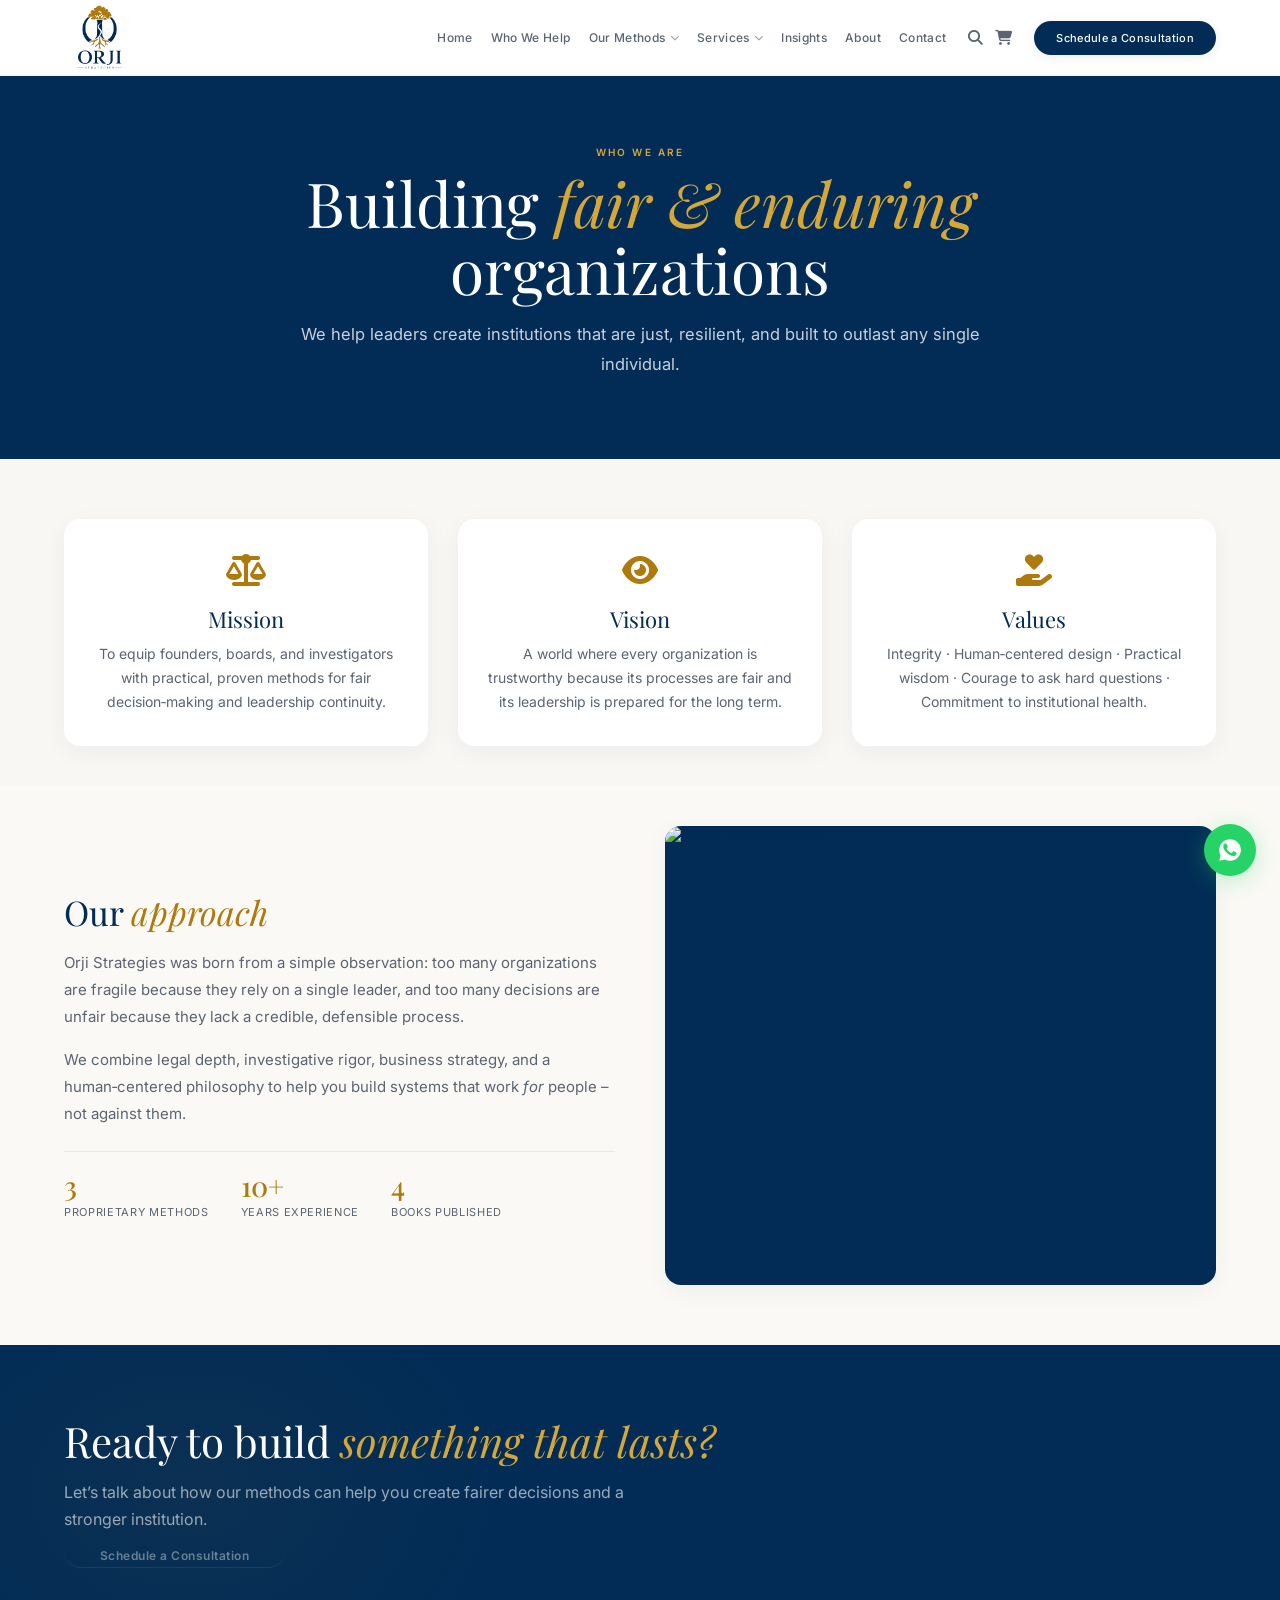
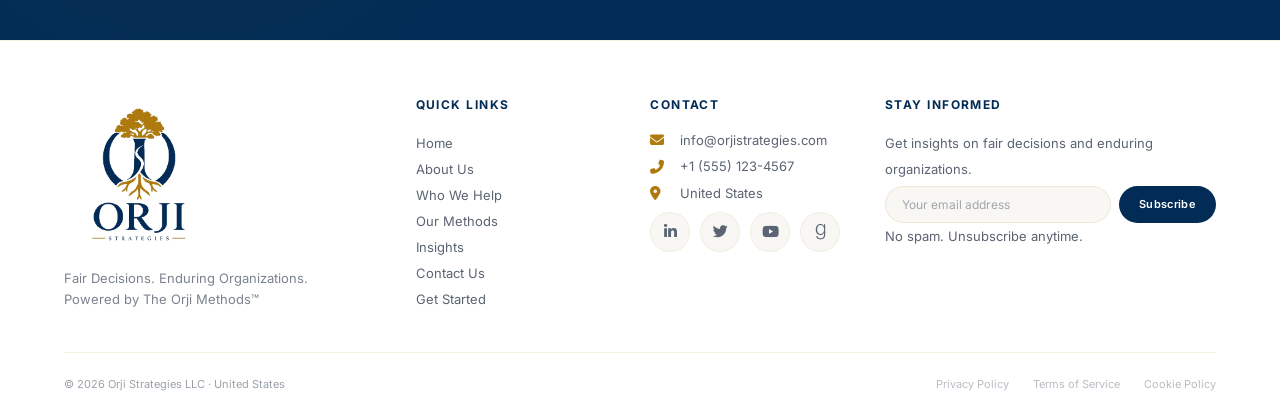
==== commit e94af5aa: "Add files via upload" ====
--- a/about-us.html
+++ b/about-us.html
@@ -161,7 +161,7 @@
         </section>
 
         <!-- ===== FOUNDER (reuse from homepage) ===== -->
-        <section class="about-founder">
+        <!-- <section class="about-founder">
             <div class="wrap founder-grid">
                 <div class="founder-image">
                     <img src="https://images.unsplash.com/photo-1507003211169-0a1dd7228f2d?w=600&h=700&fit=crop&crop=center&q=80" alt="Michael Orji" loading="lazy" />
@@ -183,7 +183,7 @@
                     </div>
                 </div>
             </div>
-        </section>
+        </section> -->
 
         <!-- ===== FINAL CTA ===== -->
         <section class="about-cta">
--- a/css/styles.css
+++ b/css/styles.css
@@ -144,7 +144,7 @@
 }
 
 .brand img {
-    height: 64px;
+    height: 75px;
     width: auto;
     display: block;
 }
@@ -1286,8 +1286,8 @@
 }
 
 .footer-col .footer-logo {
-    height: 90px;
-    width: auto;
+    height: auto;
+    width: 150px;
     margin-bottom: 14px;
     display: block;
 }
@@ -3416,4 +3416,10 @@
         opacity: 1;
         transform: none;
     }
+}
+.book-card-button{
+    margin-top: 30px;
+    display: flex;
+    justify-content: center;
+    align-items: center;
 }
